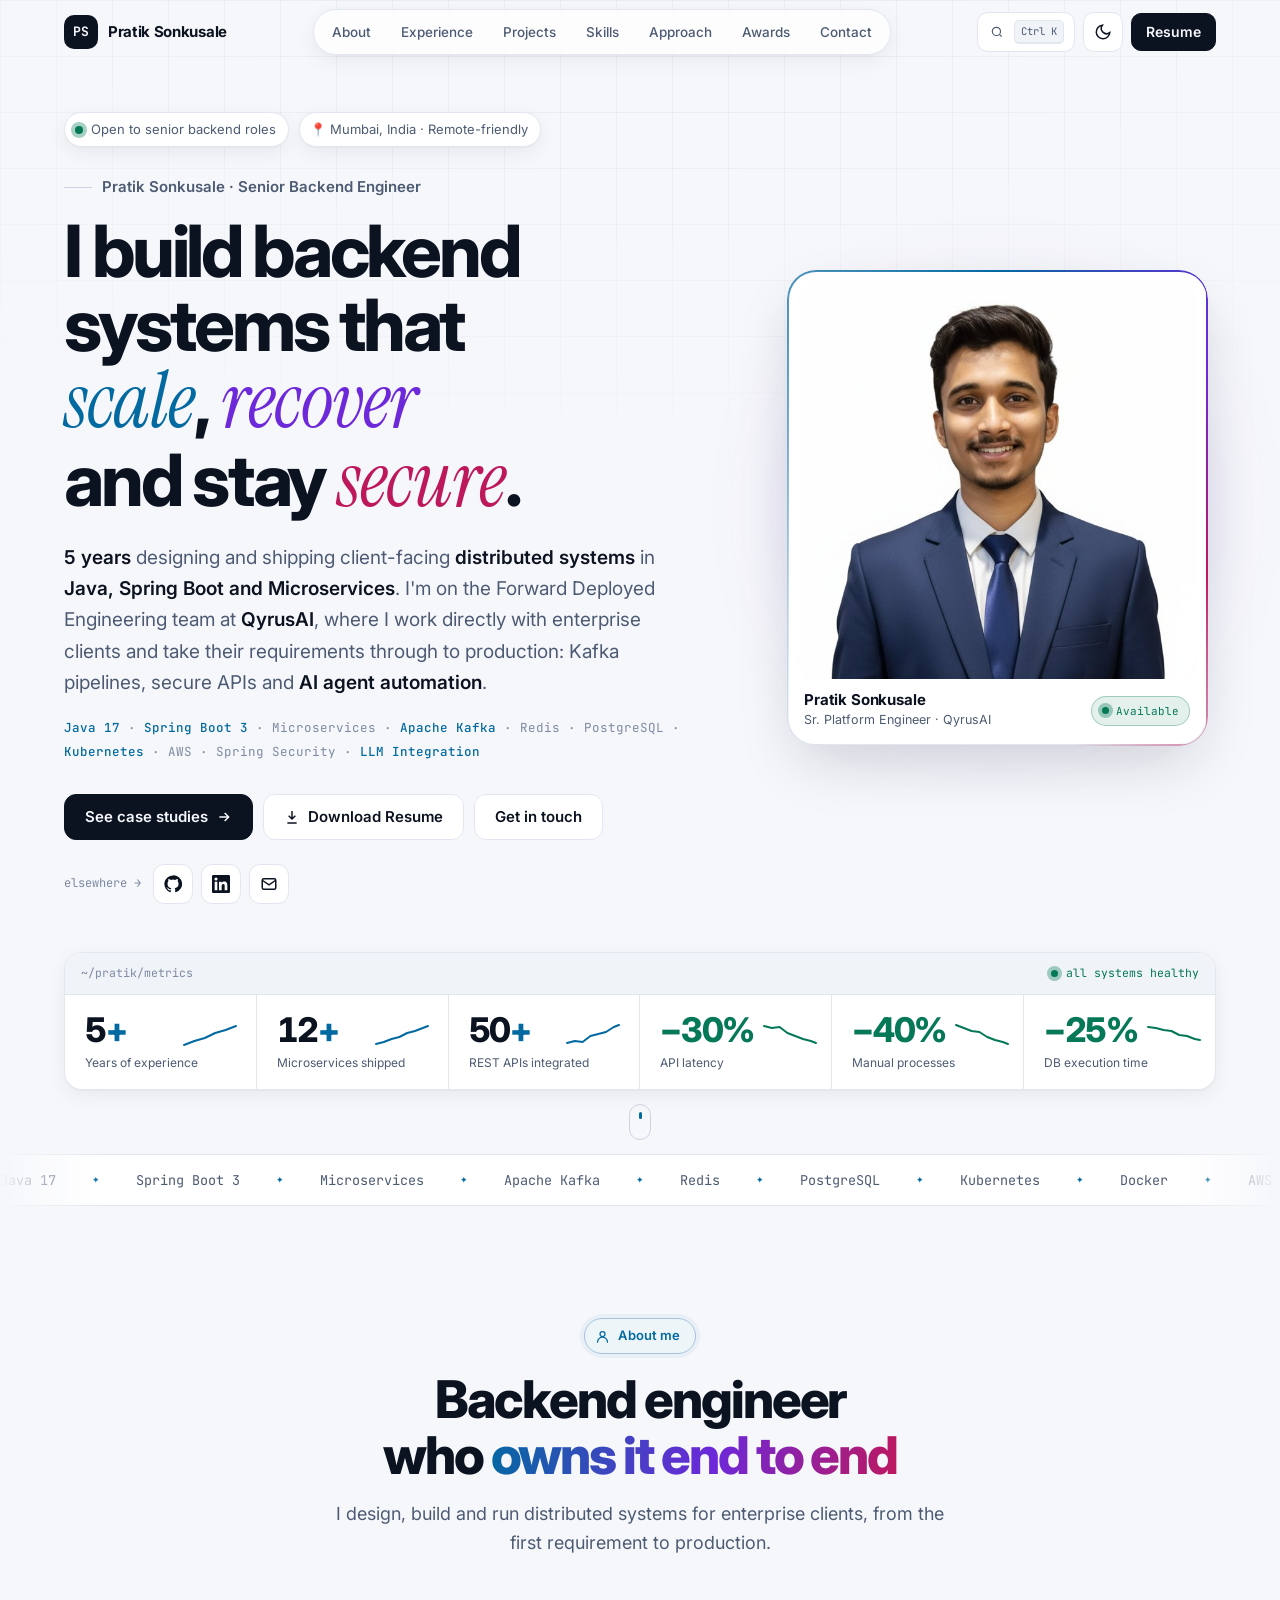
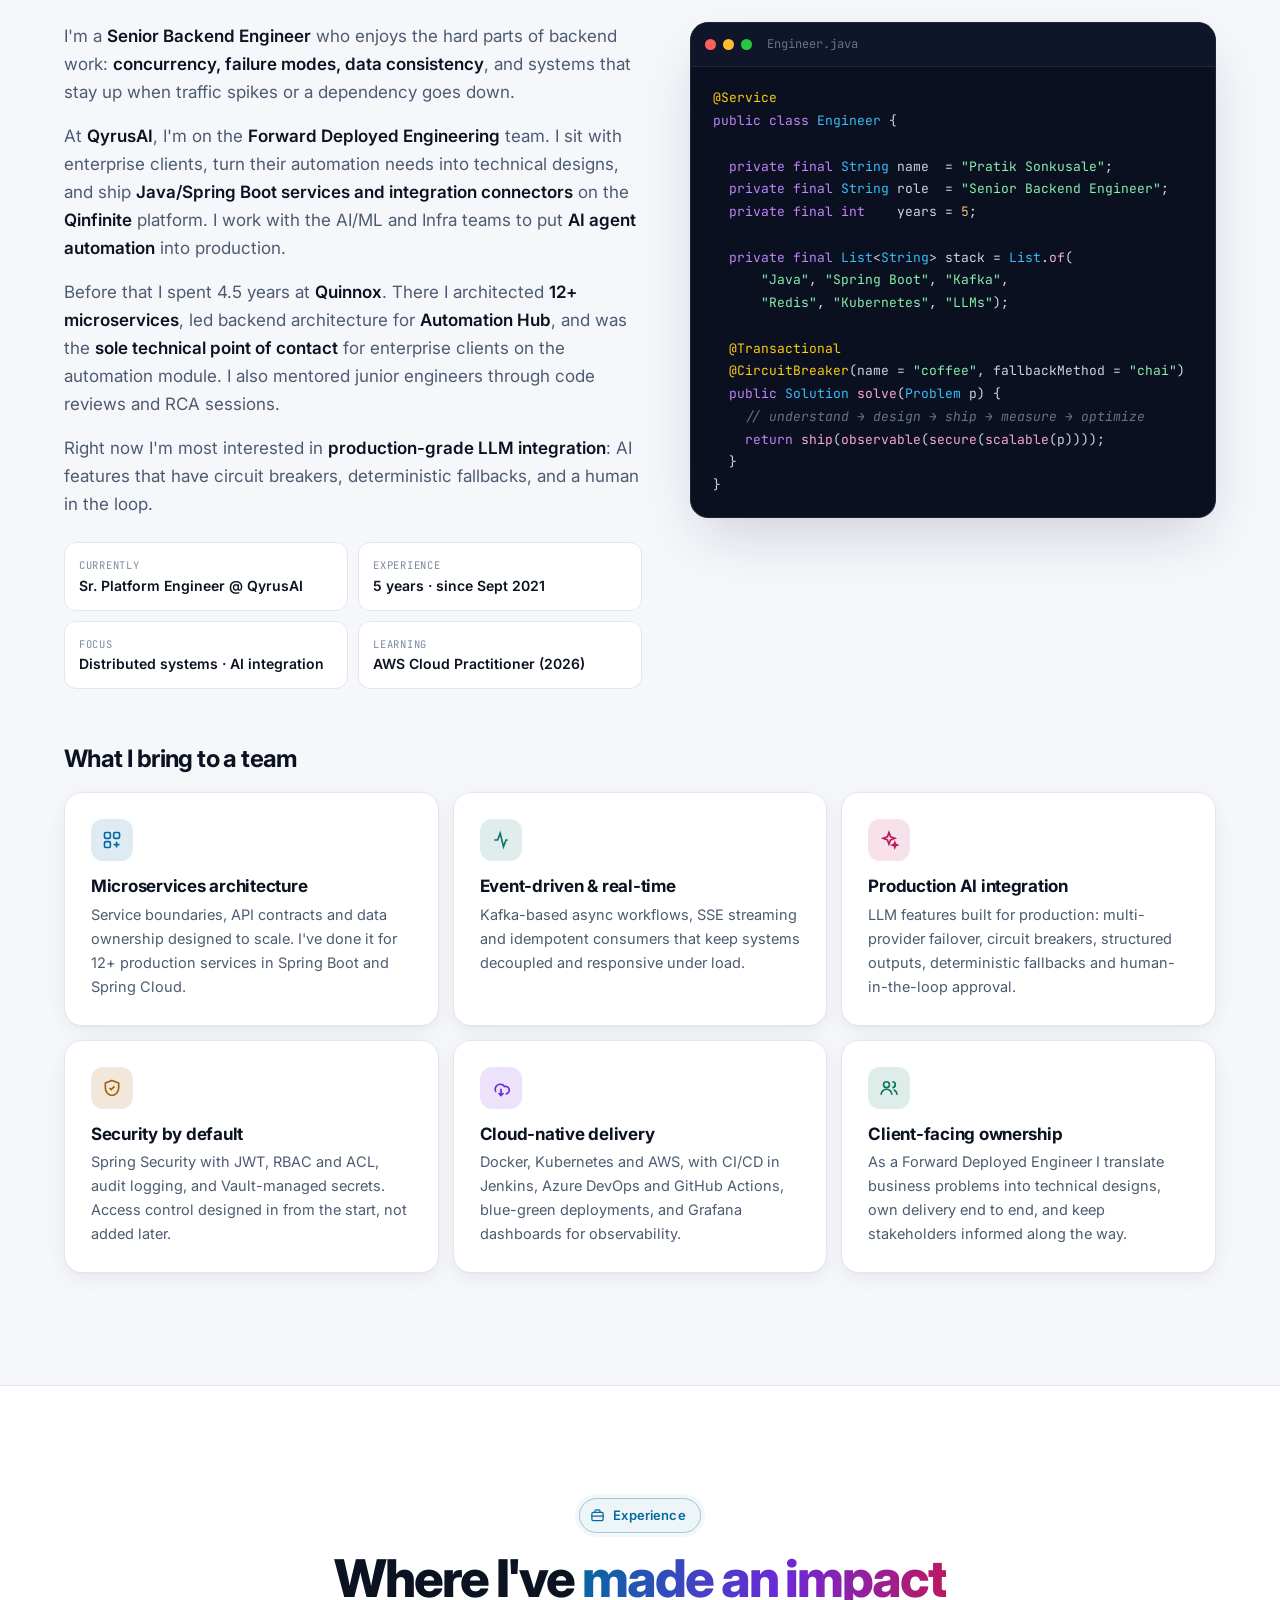
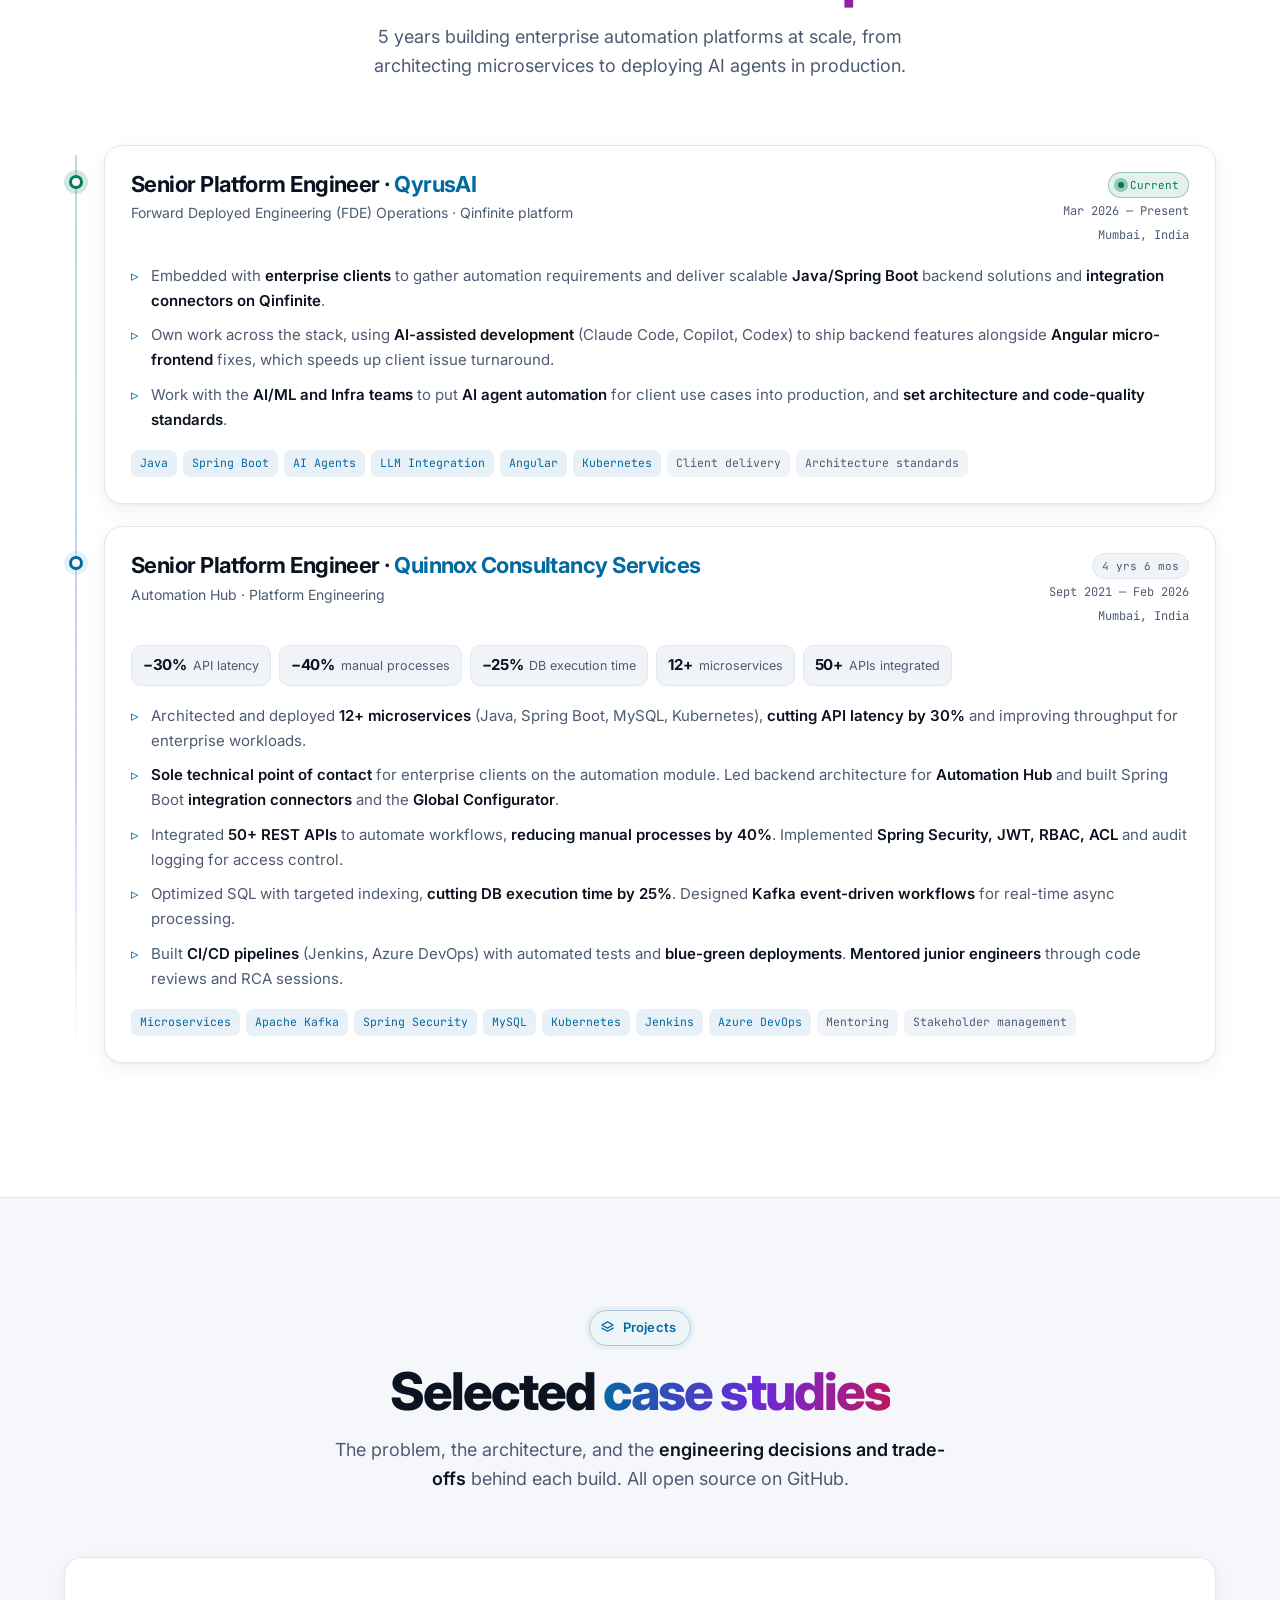
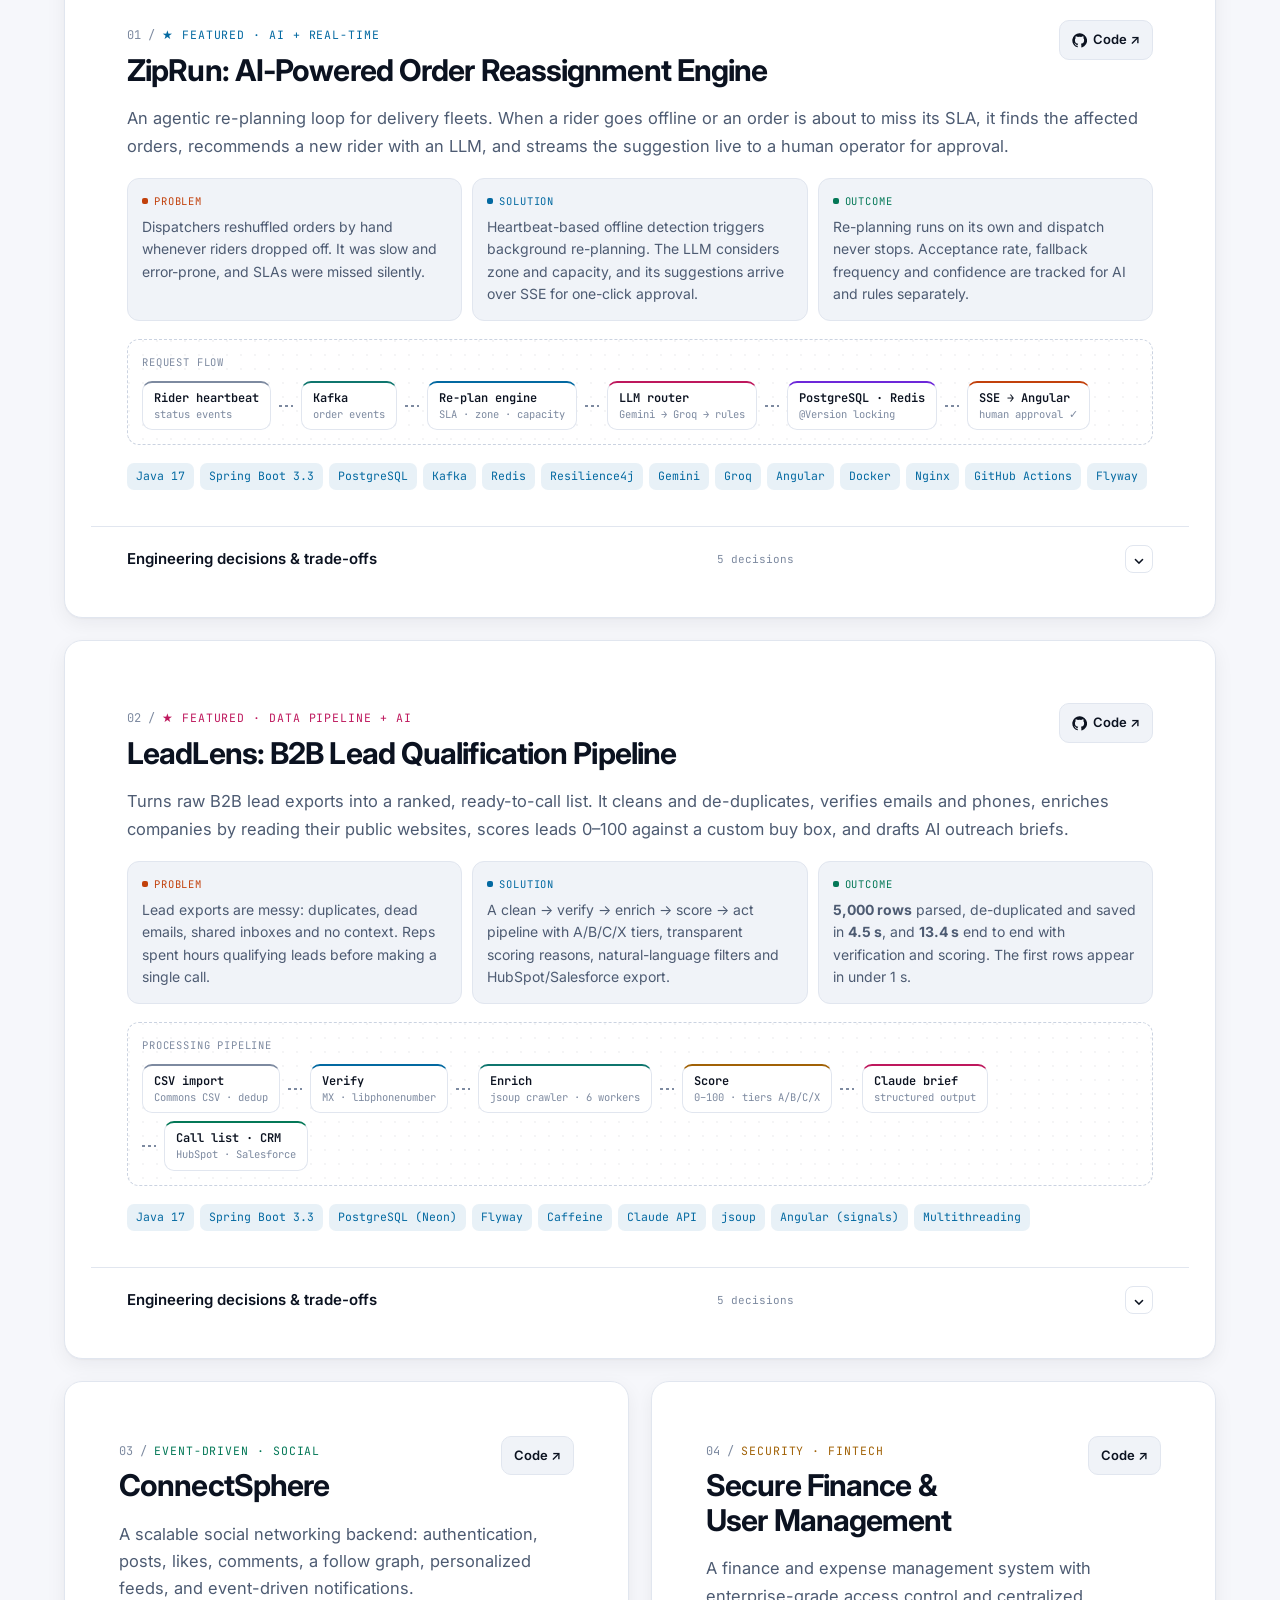
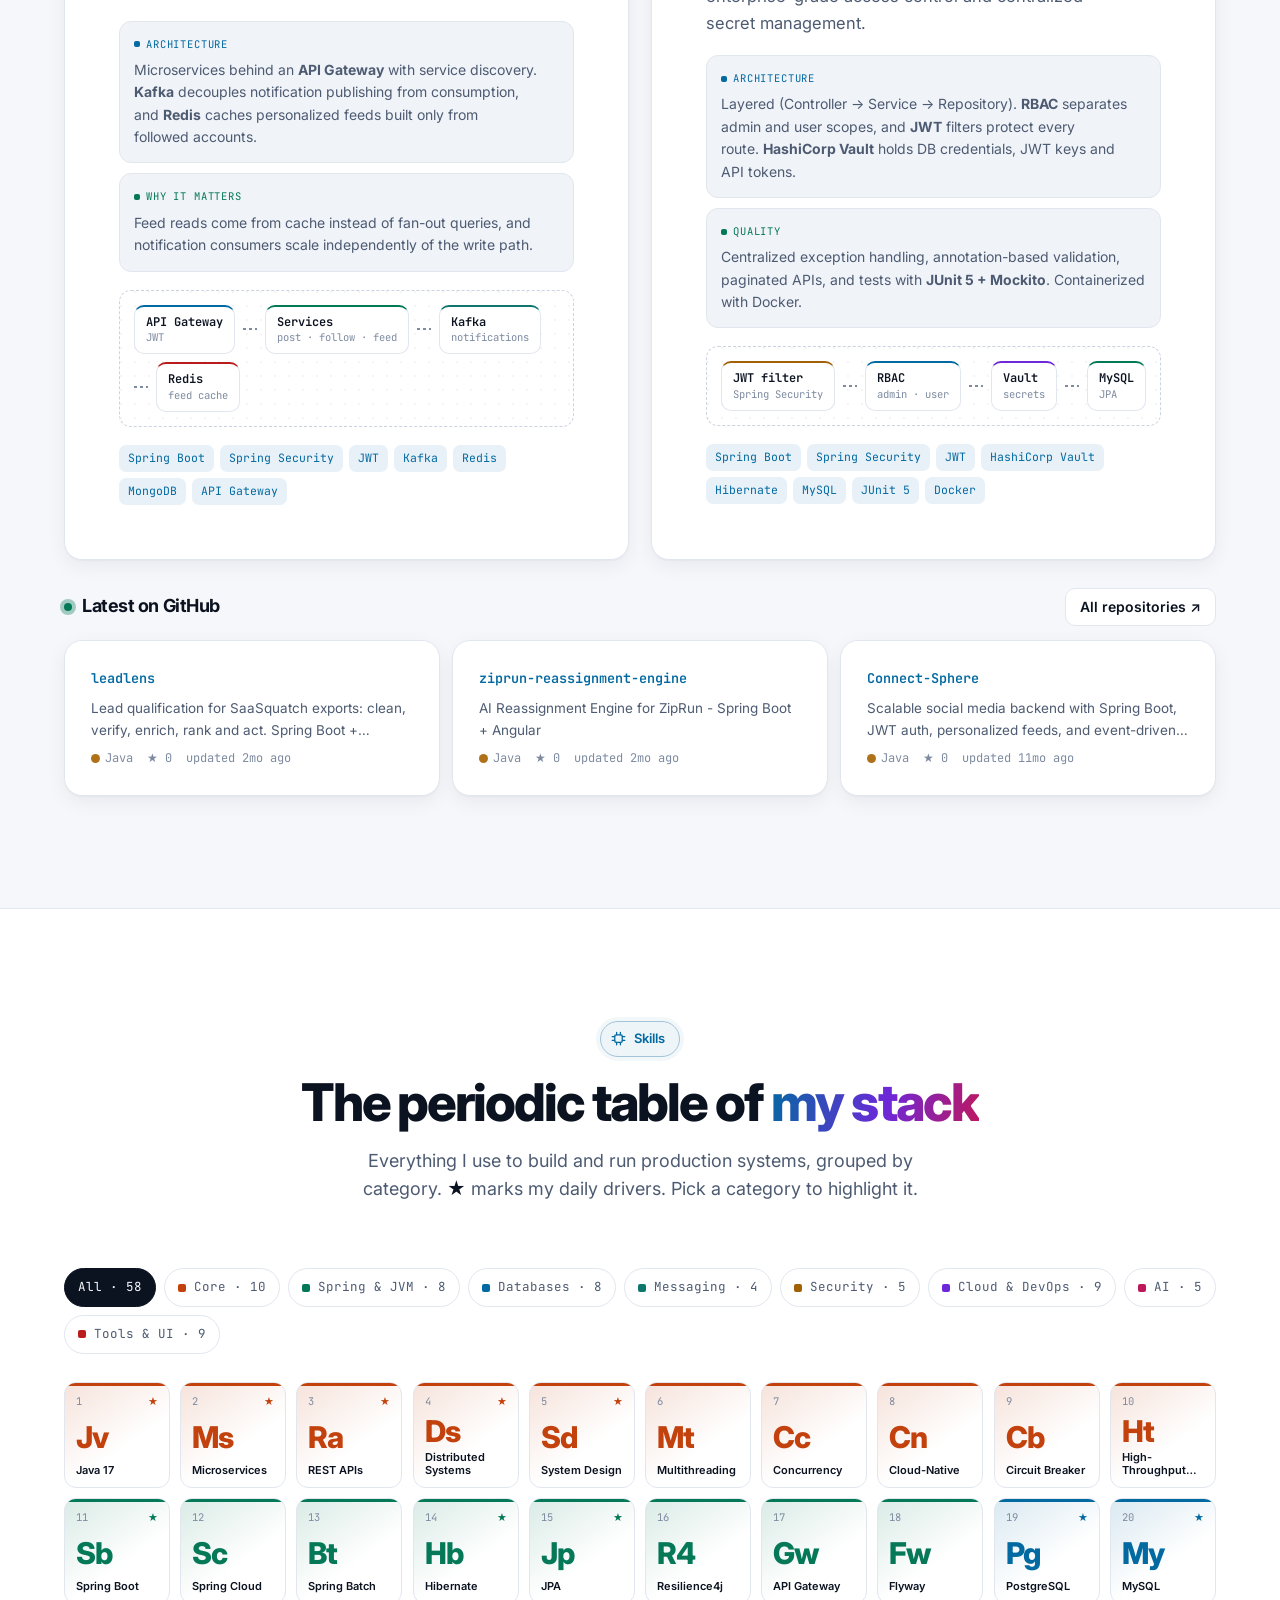
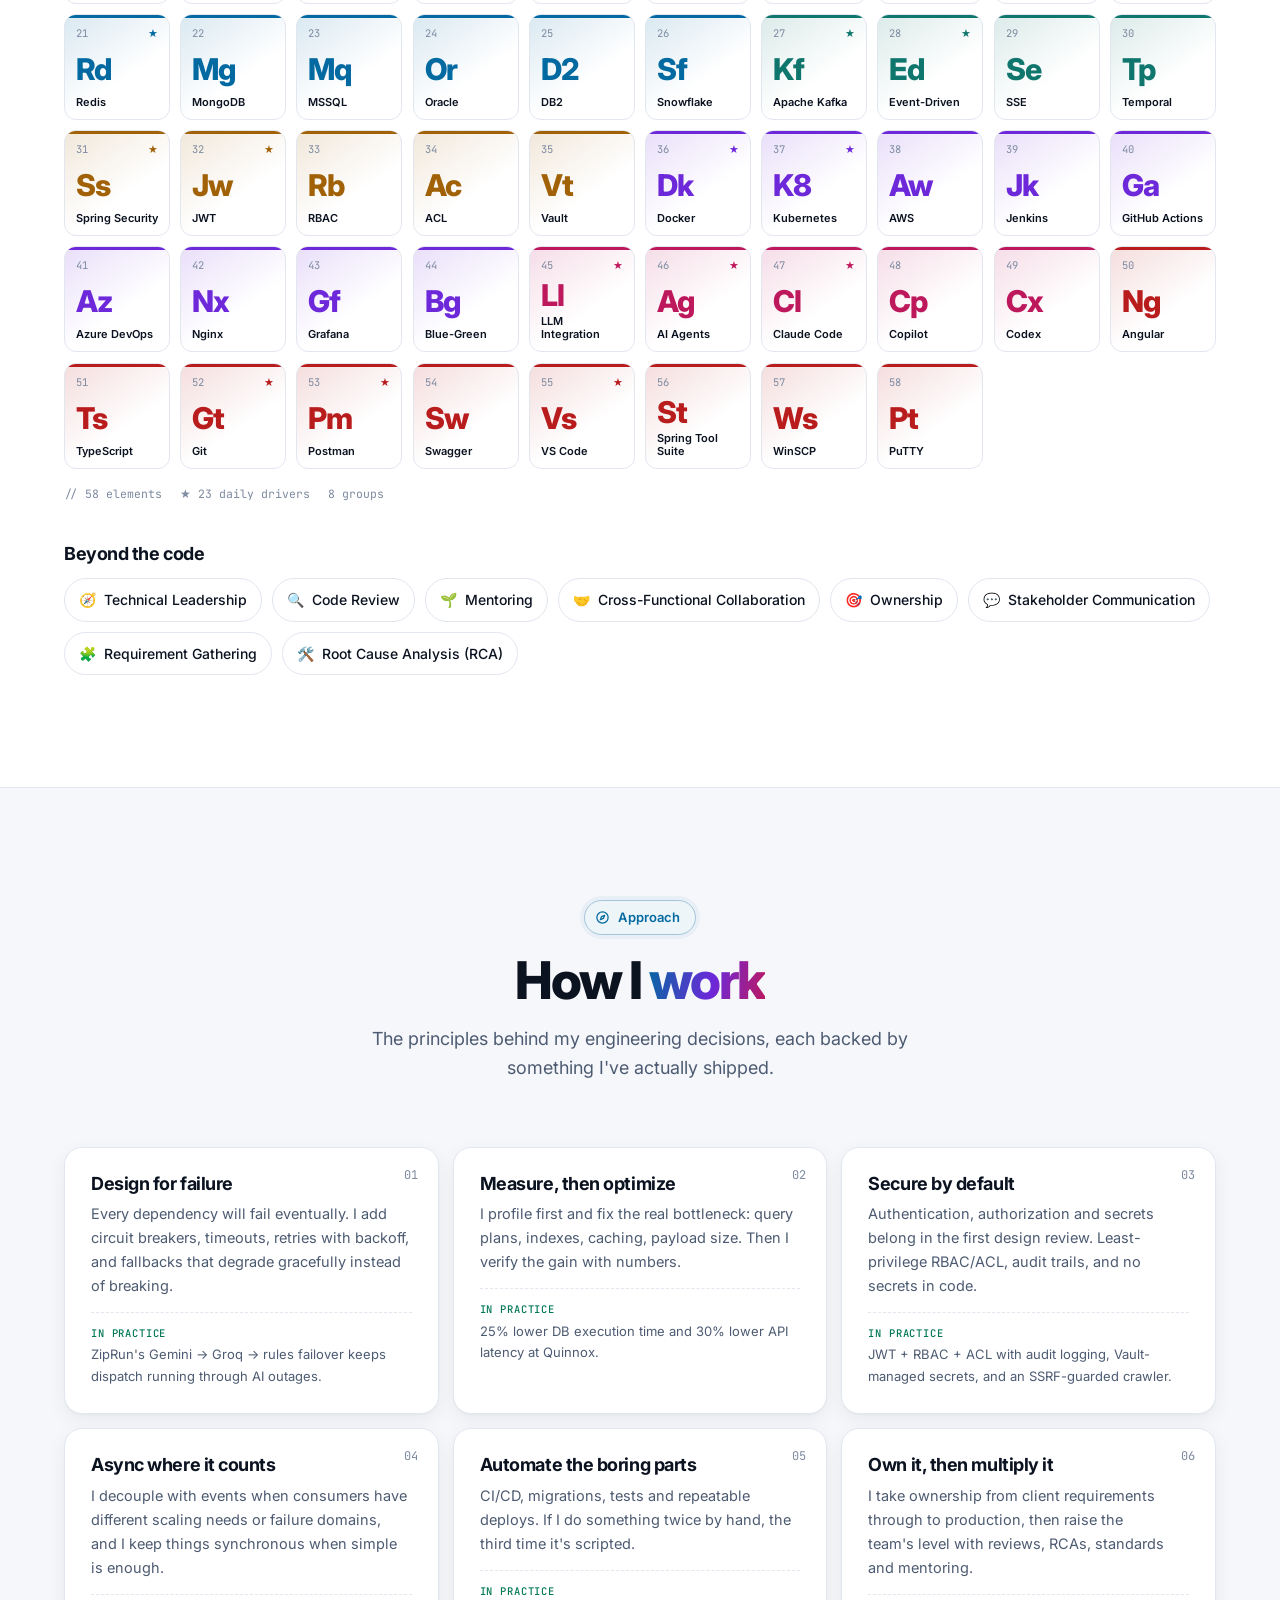
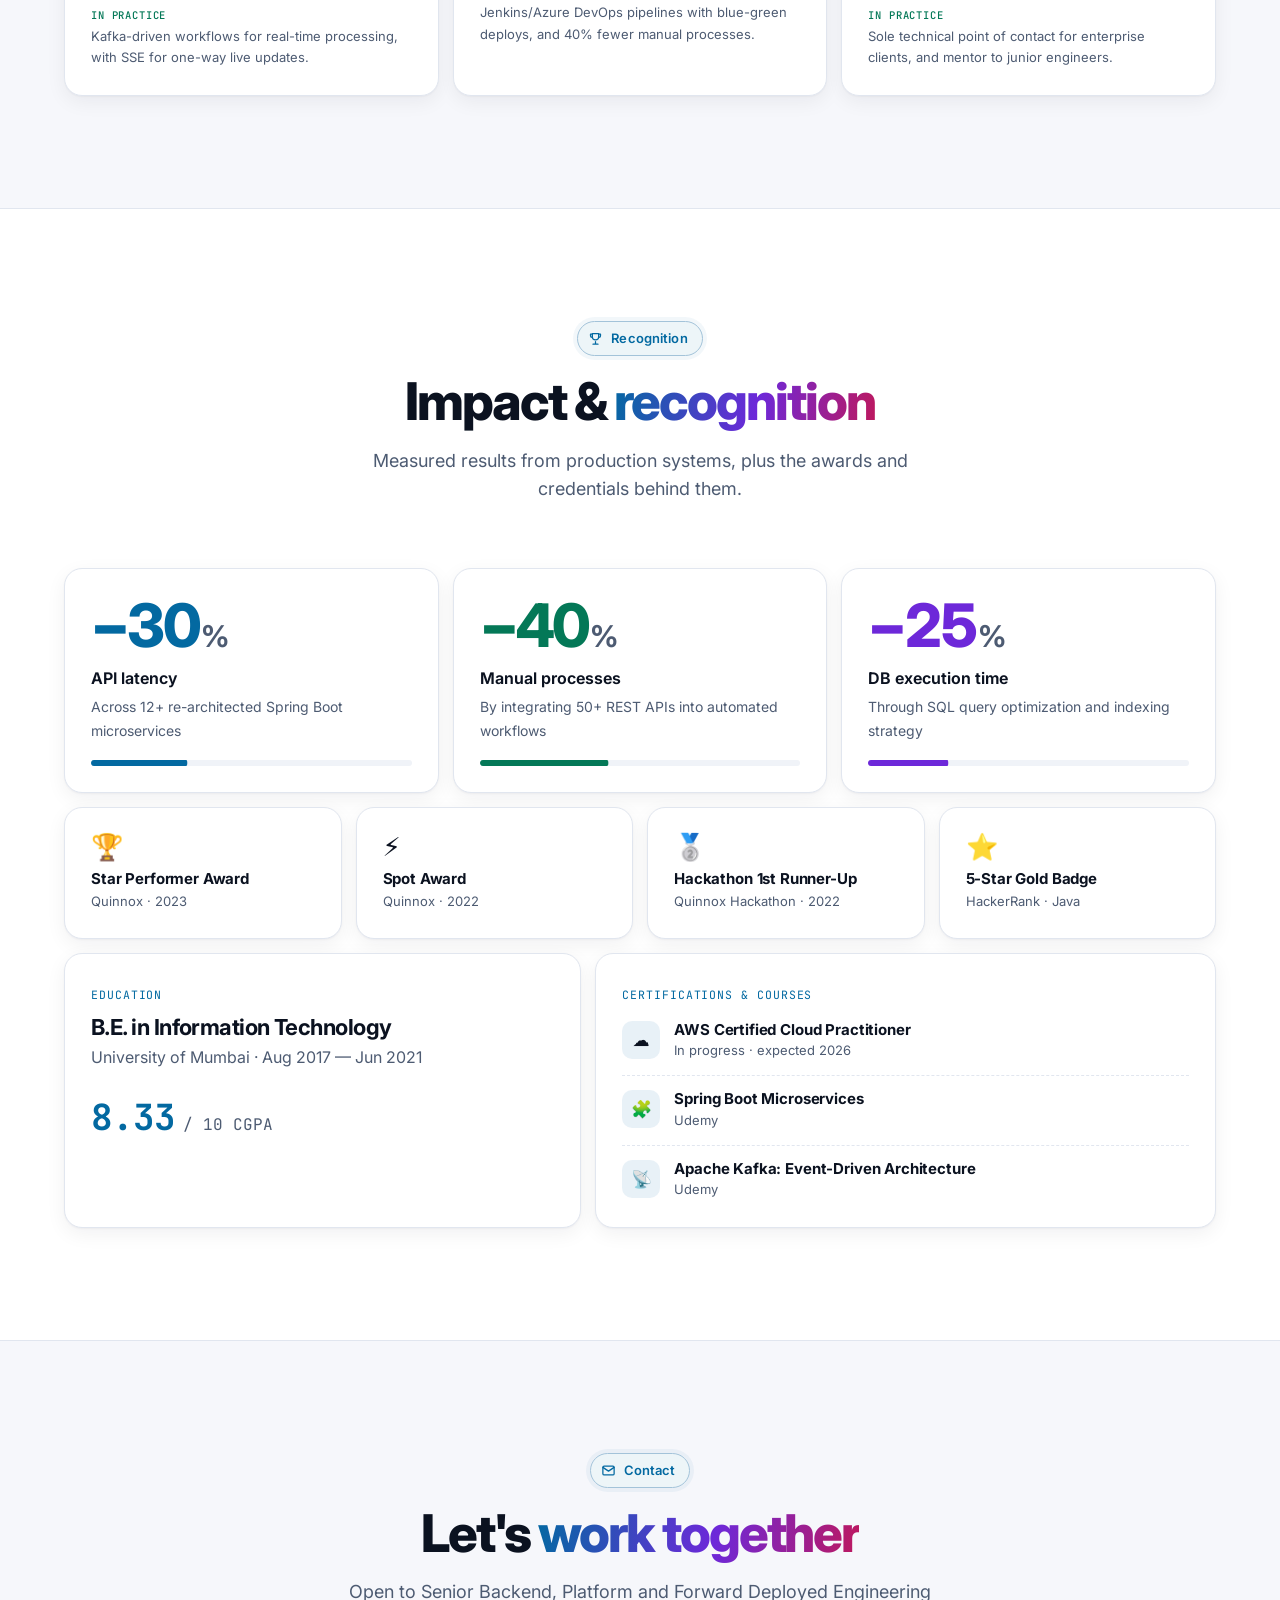
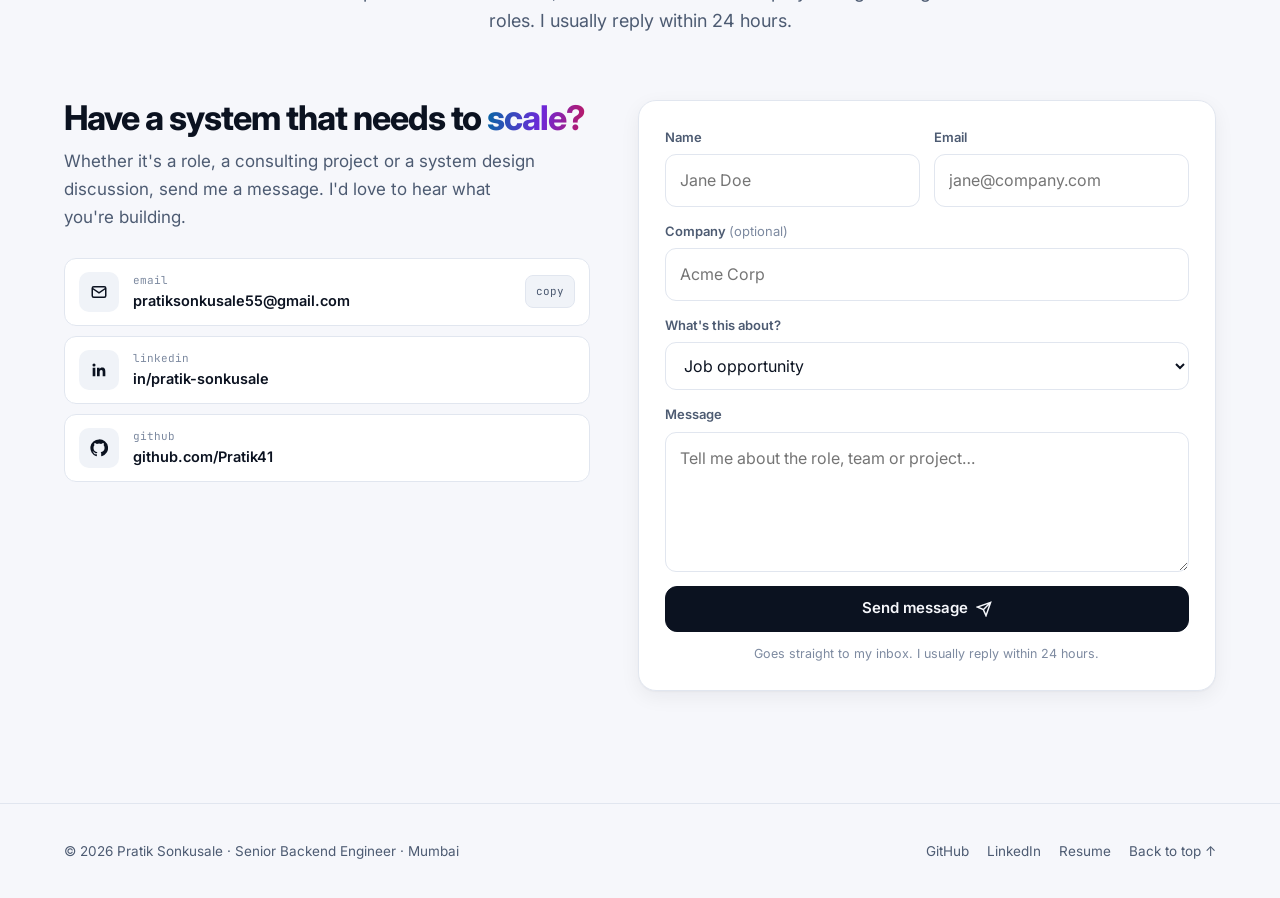
==== index.html @ 1e3109c0 "Portfolio site: Pratik Sonkusale, Senior Backend Engineer Static single-page portfolio (HTML/CSS/van" ====
<!doctype html>
<html lang="en-IN" class="no-js">
<head>
<meta charset="utf-8">
<meta name="viewport" content="width=device-width, initial-scale=1, viewport-fit=cover">
<title>Pratik Sonkusale | Senior Backend Engineer · Java, Spring Boot, Microservices, Kafka</title>
<meta name="description" content="Pratik Sonkusale is a Senior Backend Engineer in Mumbai with 5 years building scalable distributed systems in Java, Spring Boot, Microservices, Apache Kafka, Redis, AWS and Kubernetes. Forward Deployed Engineer at QyrusAI. Open to senior backend roles.">
<meta name="keywords" content="Pratik Sonkusale, Senior Backend Engineer, Senior Software Engineer, Java Developer, Spring Boot, Microservices, Apache Kafka, Redis, Distributed Systems, Event-Driven Architecture, System Design, REST APIs, Spring Security, JWT, RBAC, AWS, Kubernetes, Docker, PostgreSQL, MySQL, LLM Integration, AI Agents, Forward Deployed Engineer, Platform Engineer, Mumbai, India">
<meta name="author" content="Pratik Sonkusale">
<meta name="robots" content="index, follow, max-image-preview:large">
<link rel="canonical" href="https://pratik-sonkusale.vercel.app/">
<meta name="theme-color" content="#f6f7fb" media="(prefers-color-scheme: light)">
<meta name="theme-color" content="#07090f" media="(prefers-color-scheme: dark)">
<meta name="format-detection" content="telephone=no">

<!-- Open Graph / social previews (LinkedIn, WhatsApp, Slack, X) -->
<meta property="og:type" content="profile">
<meta property="og:site_name" content="Pratik Sonkusale">
<meta property="og:title" content="Pratik Sonkusale | Senior Backend Engineer">
<meta property="og:description" content="5 years building scalable distributed systems with Java, Spring Boot, Microservices, Kafka &amp; AI integration. Open to senior backend roles.">
<meta property="og:url" content="https://pratik-sonkusale.vercel.app/">
<meta property="og:image" content="https://pratik-sonkusale.vercel.app/assets/img/og-image.png">
<meta property="og:image:width" content="1200">
<meta property="og:image:height" content="630">
<meta property="og:image:alt" content="Pratik Sonkusale, Senior Backend Engineer">
<meta property="og:locale" content="en_IN">
<meta property="profile:first_name" content="Pratik">
<meta property="profile:last_name" content="Sonkusale">
<meta name="twitter:card" content="summary_large_image">
<meta name="twitter:title" content="Pratik Sonkusale | Senior Backend Engineer">
<meta name="twitter:description" content="Java · Spring Boot · Microservices · Kafka · AI integration. I build backends that scale.">
<meta name="twitter:image" content="https://pratik-sonkusale.vercel.app/assets/img/og-image.png">

<link rel="icon" href="assets/img/favicon.svg" type="image/svg+xml">
<link rel="apple-touch-icon" href="assets/img/apple-touch-icon.png">
<link rel="manifest" href="site.webmanifest">

<link rel="preconnect" href="https://fonts.googleapis.com">
<link rel="preconnect" href="https://fonts.gstatic.com" crossorigin>
<link rel="stylesheet" href="https://fonts.googleapis.com/css2?family=Inter:wght@400;500;600;700;800&family=Instrument+Serif:ital@1&family=JetBrains+Mono:wght@400;500;700&display=swap">
<link rel="preload" as="image" href="assets/img/profile.jpg">
<link rel="stylesheet" href="assets/css/styles.css">

<script>
  // Theme + JS flag before first paint (prevents flash)
  document.documentElement.classList.replace('no-js', 'js');
  try { var t = localStorage.getItem('theme'); if (t === 'light' || t === 'dark') document.documentElement.setAttribute('data-theme', t); } catch (e) {}
</script>
<script src="assets/js/main.js" defer></script>

<script type="application/ld+json">
{
  "@context": "https://schema.org",
  "@graph": [
    {
      "@type": "Person",
      "@id": "https://pratik-sonkusale.vercel.app/#person",
      "name": "Pratik Sonkusale",
      "jobTitle": "Senior Backend Engineer",
      "description": "Senior Backend / Platform Engineer with 5 years building scalable distributed systems using Java, Spring Boot, Microservices, Kafka and AI integration.",
      "image": "https://pratik-sonkusale.vercel.app/assets/img/profile.jpg",
      "url": "https://pratik-sonkusale.vercel.app/",
      "email": "mailto:pratiksonkusale55@gmail.com",
      "address": { "@type": "PostalAddress", "addressLocality": "Mumbai", "addressRegion": "Maharashtra", "addressCountry": "IN" },
      "worksFor": { "@type": "Organization", "name": "QyrusAI" },
      "alumniOf": { "@type": "CollegeOrUniversity", "name": "University of Mumbai" },
      "award": ["Star Performer Award, Quinnox (2023)", "Spot Award, Quinnox (2022)", "First Runner-Up, Quinnox Hackathon (2022)"],
      "sameAs": ["https://github.com/Pratik41", "https://www.linkedin.com/in/pratik-sonkusale-90b287194/"],
      "knowsAbout": ["Java", "Spring Boot", "Spring Cloud", "Spring Security", "Microservices", "Distributed Systems", "System Design", "Event-Driven Architecture", "Apache Kafka", "Redis", "PostgreSQL", "MySQL", "MongoDB", "REST APIs", "JWT", "RBAC", "Resilience4j", "Docker", "Kubernetes", "AWS", "CI/CD", "LLM Integration", "AI Agents"]
    },
    {
      "@type": "WebSite",
      "@id": "https://pratik-sonkusale.vercel.app/#website",
      "url": "https://pratik-sonkusale.vercel.app/",
      "name": "Pratik Sonkusale — Portfolio",
      "author": { "@id": "https://pratik-sonkusale.vercel.app/#person" }
    }
  ]
}
</script>
</head>
<body>
<a class="skip-link" href="#main">Skip to content</a>
<div class="progress" id="progress" aria-hidden="true"></div>
<div class="glow" id="glow" aria-hidden="true"></div>

<!-- ================= NAV ================= -->
<header class="nav" id="nav">
  <nav class="container nav-inner" aria-label="Primary">
    <a href="#top" class="logo" aria-label="Pratik Sonkusale, back to top">
      <span class="logo-mark" aria-hidden="true">PS</span>
      <span class="logo-text">Pratik Sonkusale <span>/ backend</span></span>
    </a>
    <ul class="nav-links" id="navLinks">
      <li class="nav-ind" id="navInd" aria-hidden="true"></li>
      <li><a href="#about"><span class="n">01</span>About</a></li>
      <li><a href="#experience"><span class="n">02</span>Experience</a></li>
      <li><a href="#projects"><span class="n">03</span>Projects</a></li>
      <li><a href="#stack"><span class="n">04</span>Skills</a></li>
      <li><a href="#approach"><span class="n">05</span>Approach</a></li>
      <li><a href="#recognition"><span class="n">06</span>Awards</a></li>
      <li><a href="#contact"><span class="n">07</span>Contact</a></li>
    </ul>
    <div class="nav-actions">
      <button class="kbd-btn" id="openPalette" type="button" aria-label="Open command palette (Ctrl+K)">
        <svg width="14" height="14" viewBox="0 0 24 24" fill="none" stroke="currentColor" stroke-width="2" aria-hidden="true"><circle cx="11" cy="11" r="7"/><path d="m20 20-3.5-3.5"/></svg>
        <span>Search</span><kbd>Ctrl K</kbd>
      </button>
      <button class="icon-btn" id="themeBtn" type="button" aria-label="Toggle dark mode">
        <svg class="theme-icon-moon" viewBox="0 0 24 24" fill="none" stroke="currentColor" stroke-width="2" aria-hidden="true"><path d="M21 12.8A9 9 0 1 1 11.2 3a7 7 0 0 0 9.8 9.8z"/></svg>
        <svg class="theme-icon-sun" viewBox="0 0 24 24" fill="none" stroke="currentColor" stroke-width="2" aria-hidden="true"><circle cx="12" cy="12" r="4"/><path d="M12 2v2M12 20v2M4.9 4.9l1.4 1.4M17.7 17.7l1.4 1.4M2 12h2M20 12h2M4.9 19.1l1.4-1.4M17.7 6.3l1.4-1.4"/></svg>
      </button>
      <a class="btn btn-primary btn-sm nav-cta" href="assets/Pratik_Sonkusale_Resume.pdf" download>Resume</a>
      <button class="icon-btn menu-btn" id="menuBtn" type="button" aria-label="Menu" aria-expanded="false" aria-controls="navLinks">
        <svg class="open-ico" viewBox="0 0 24 24" fill="none" stroke="currentColor" stroke-width="2" aria-hidden="true"><path d="M4 7h16M4 12h16M4 17h16"/></svg>
        <svg class="close-ico" viewBox="0 0 24 24" fill="none" stroke="currentColor" stroke-width="2" aria-hidden="true"><path d="M6 6l12 12M18 6 6 18"/></svg>
      </button>
    </div>
  </nav>
</header>

<main id="main">
<!-- ================= HERO ================= -->
<section class="hero" id="top" aria-label="Introduction">
  <div class="container">
    <div class="hero-grid">
      <div>
        <div class="hero-top reveal">
          <span class="pill"><span class="dot" aria-hidden="true"></span>Open to senior backend roles</span>
          <span class="pill">📍 Mumbai, India · Remote-friendly</span>
        </div>
        <p class="hero-name reveal d1">Pratik Sonkusale · Senior Backend Engineer</p>
        <h1 class="reveal d1">I build backend systems that <span class="serif">scale</span>, <span class="serif v">recover</span> and stay <span class="serif p">secure</span>.</h1>
        <p class="lead reveal d2"><strong>5 years</strong> designing and shipping client-facing <strong>distributed systems</strong> in <strong>Java, Spring Boot and Microservices</strong>. I'm on the Forward Deployed Engineering team at <strong>QyrusAI</strong>, where I work directly with enterprise clients and take their requirements through to production: Kafka pipelines, secure APIs and <strong>AI agent automation</strong>.</p>
        <p class="kw-line reveal d2" aria-label="Core technologies"><b>Java 17</b> · <b>Spring Boot 3</b> · Microservices · <b>Apache Kafka</b> · Redis · PostgreSQL · <b>Kubernetes</b> · AWS · Spring Security · <b>LLM Integration</b></p>
        <div class="cta reveal d3">
          <a href="#projects" class="btn btn-primary">See case studies
            <svg viewBox="0 0 24 24" fill="none" stroke="currentColor" stroke-width="2.2" aria-hidden="true"><path d="M5 12h14M13 6l6 6-6 6"/></svg></a>
          <a href="assets/Pratik_Sonkusale_Resume.pdf" class="btn" download>
            <svg viewBox="0 0 24 24" fill="none" stroke="currentColor" stroke-width="2.2" aria-hidden="true"><path d="M12 3v12M7 10l5 5 5-5M5 21h14"/></svg>Download Resume</a>
          <a href="#contact" class="btn">Get in touch</a>
        </div>
        <div class="socials reveal d3">
          <span class="label">elsewhere →</span>
          <a class="icon-btn" href="https://github.com/Pratik41" target="_blank" rel="noopener noreferrer" aria-label="GitHub profile (opens in new tab)">
            <svg viewBox="0 0 24 24" fill="currentColor" aria-hidden="true"><path d="M12 .5a11.5 11.5 0 0 0-3.64 22.41c.58.1.79-.25.79-.56v-2c-3.2.7-3.88-1.37-3.88-1.37-.52-1.33-1.28-1.69-1.28-1.69-1.05-.71.08-.7.08-.7 1.16.08 1.77 1.19 1.77 1.19 1.03 1.77 2.7 1.26 3.36.96.1-.75.4-1.26.73-1.55-2.55-.29-5.24-1.28-5.24-5.69 0-1.26.45-2.28 1.19-3.09-.12-.29-.52-1.46.11-3.05 0 0 .97-.31 3.17 1.18a10.9 10.9 0 0 1 5.77 0c2.2-1.49 3.17-1.18 3.17-1.18.63 1.59.23 2.76.11 3.05.74.81 1.19 1.83 1.19 3.09 0 4.42-2.69 5.39-5.26 5.68.41.36.78 1.06.78 2.14v3.17c0 .31.21.67.8.56A11.5 11.5 0 0 0 12 .5z"/></svg></a>
          <a class="icon-btn" href="https://www.linkedin.com/in/pratik-sonkusale-90b287194/" target="_blank" rel="noopener noreferrer" aria-label="LinkedIn profile (opens in new tab)">
            <svg viewBox="0 0 24 24" fill="currentColor" aria-hidden="true"><path d="M20.45 20.45h-3.56v-5.57c0-1.33-.02-3.04-1.85-3.04-1.86 0-2.14 1.45-2.14 2.94v5.67H9.34V9h3.42v1.56h.05c.48-.9 1.64-1.85 3.37-1.85 3.6 0 4.27 2.37 4.27 5.46v6.28zM5.34 7.43a2.06 2.06 0 1 1 0-4.13 2.06 2.06 0 0 1 0 4.13zM7.12 20.45H3.56V9h3.56v11.45zM22.22 0H1.77C.79 0 0 .77 0 1.73v20.54C0 23.23.79 24 1.77 24h20.45c.98 0 1.78-.77 1.78-1.73V1.73C24 .77 23.2 0 22.22 0z"/></svg></a>
          <a class="icon-btn" href="mailto:pratiksonkusale55@gmail.com" aria-label="Send email">
            <svg viewBox="0 0 24 24" fill="none" stroke="currentColor" stroke-width="2" aria-hidden="true"><rect x="3" y="5" width="18" height="14" rx="2"/><path d="m3 7 9 6 9-6"/></svg></a>
        </div>
      </div>

      <div class="visual reveal d2">
        <div class="photo-frame" id="tilt">
          <div class="photo-inner">
            <img src="assets/img/profile.jpg" alt="Pratik Sonkusale, Senior Backend Engineer" width="640" height="640" fetchpriority="high" decoding="async">
          </div>
          <div class="photo-foot">
            <div class="who"><span class="nm">Pratik Sonkusale</span><span class="rl">Sr. Platform Engineer · QyrusAI</span></div>
            <span class="avail"><span class="dot" aria-hidden="true"></span>Available</span>
          </div>
        </div>
      </div>
    </div>

    <div class="dash reveal" aria-label="Career metrics">
      <div class="dash-head">
        <span class="mono">~/pratik/metrics</span>
        <span class="dash-ok"><span class="dot" aria-hidden="true"></span>all systems healthy</span>
      </div>
      <dl class="stats">
        <div class="stat"><dt class="lbl">Years of experience</dt><dd><span class="num"><span data-count="5">5</span><em>+</em></span>
          <svg class="spark" viewBox="0 0 100 24" preserveAspectRatio="none" aria-hidden="true"><path d="M0 22 L20 18 L40 15 L60 10 L80 7 L100 3"/></svg></dd></div>
        <div class="stat"><dt class="lbl">Microservices shipped</dt><dd><span class="num"><span data-count="12">12</span><em>+</em></span>
          <svg class="spark" viewBox="0 0 100 24" preserveAspectRatio="none" aria-hidden="true"><path d="M0 21 L15 19 L30 16 L45 14 L60 10 L75 8 L90 5 L100 3"/></svg></dd></div>
        <div class="stat"><dt class="lbl">REST APIs integrated</dt><dd><span class="num"><span data-count="50">50</span><em>+</em></span>
          <svg class="spark" viewBox="0 0 100 24" preserveAspectRatio="none" aria-hidden="true"><path d="M0 20 L15 18 L30 19 L45 13 L60 11 L75 9 L90 4 L100 2"/></svg></dd></div>
        <div class="stat good"><dt class="lbl">API latency</dt><dd><span class="num"><em>−</em><span data-count="30">30</span><em>%</em></span>
          <svg class="spark" viewBox="0 0 100 24" preserveAspectRatio="none" aria-hidden="true"><path d="M0 3 L15 5 L30 4 L45 10 L60 13 L75 16 L90 18 L100 20"/></svg></dd></div>
        <div class="stat good"><dt class="lbl">Manual processes</dt><dd><span class="num"><em>−</em><span data-count="40">40</span><em>%</em></span>
          <svg class="spark" viewBox="0 0 100 24" preserveAspectRatio="none" aria-hidden="true"><path d="M0 2 L15 5 L30 8 L45 9 L60 14 L75 17 L90 19 L100 21"/></svg></dd></div>
        <div class="stat good"><dt class="lbl">DB execution time</dt><dd><span class="num"><em>−</em><span data-count="25">25</span><em>%</em></span>
          <svg class="spark" viewBox="0 0 100 24" preserveAspectRatio="none" aria-hidden="true"><path d="M0 4 L15 5 L30 7 L45 8 L60 12 L75 13 L90 16 L100 17"/></svg></dd></div>
      </dl>
    </div>
    <a href="#about" class="scroll-cue" aria-label="Scroll to About"><span></span></a>
  </div>
</section>

<div class="marquee" aria-hidden="true"><div class="marquee-track" id="marquee"></div></div>

<!-- ================= 01 ABOUT ================= -->
<section class="section" id="about" aria-labelledby="about-h">
  <div class="container">
    <div class="sec-head reveal"><span class="sec-pill"><svg viewBox="0 0 24 24" fill="none" stroke="currentColor" stroke-width="2" stroke-linecap="round" stroke-linejoin="round" aria-hidden="true"><circle cx="12" cy="8" r="4"/><path d="M4 21a8 8 0 0 1 16 0"/></svg>About me</span><h2 id="about-h">Backend engineer who <span class="grad">owns it end to end</span></h2><p class="sec-sub">I design, build and run distributed systems for enterprise clients, from the first requirement to production.</p></div>
    <div class="about-grid">
      <div class="about-text reveal">
        <p>I'm a <strong>Senior Backend Engineer</strong> who enjoys the hard parts of backend work: <strong>concurrency, failure modes, data consistency</strong>, and systems that stay up when traffic spikes or a dependency goes down.</p>
        <p>At <strong>QyrusAI</strong>, I'm on the <strong>Forward Deployed Engineering</strong> team. I sit with enterprise clients, turn their automation needs into technical designs, and ship <strong>Java/Spring Boot services and integration connectors</strong> on the <strong>Qinfinite</strong> platform. I work with the AI/ML and Infra teams to put <strong>AI agent automation</strong> into production.</p>
        <p>Before that I spent 4.5 years at <strong>Quinnox</strong>. There I architected <strong>12+ microservices</strong>, led backend architecture for <strong>Automation Hub</strong>, and was the <strong>sole technical point of contact</strong> for enterprise clients on the automation module. I also mentored junior engineers through code reviews and RCA sessions.</p>
        <p>Right now I'm most interested in <strong>production-grade LLM integration</strong>: AI features that have circuit breakers, deterministic fallbacks, and a human in the loop.</p>
        <div class="facts">
          <div class="fact"><div class="k">Currently</div><div class="v">Sr. Platform Engineer @ QyrusAI</div></div>
          <div class="fact"><div class="k">Experience</div><div class="v">5 years · since Sept 2021</div></div>
          <div class="fact"><div class="k">Focus</div><div class="v">Distributed systems · AI integration</div></div>
          <div class="fact"><div class="k">Learning</div><div class="v">AWS Cloud Practitioner (2026)</div></div>
        </div>
      </div>
      <figure class="terminal reveal d1" style="margin:0">
        <div class="term-bar" aria-hidden="true"><i style="background:#ff5f57"></i><i style="background:#febc2e"></i><i style="background:#28c840"></i><span class="t">Engineer.java</span></div>
<pre class="term-body" aria-label="Java class describing Pratik"><span class="tk-a">@Service</span>
<span class="tk-k">public class</span> <span class="tk-t">Engineer</span> {

  <span class="tk-k">private final</span> <span class="tk-t">String</span> name  = <span class="tk-s">"Pratik Sonkusale"</span>;
  <span class="tk-k">private final</span> <span class="tk-t">String</span> role  = <span class="tk-s">"Senior Backend Engineer"</span>;
  <span class="tk-k">private final int</span>    years = <span class="tk-n">5</span>;

  <span class="tk-k">private final</span> <span class="tk-t">List</span>&lt;<span class="tk-t">String</span>&gt; stack = <span class="tk-t">List</span>.<span class="tk-f">of</span>(
      <span class="tk-s">"Java"</span>, <span class="tk-s">"Spring Boot"</span>, <span class="tk-s">"Kafka"</span>,
      <span class="tk-s">"Redis"</span>, <span class="tk-s">"Kubernetes"</span>, <span class="tk-s">"LLMs"</span>);

  <span class="tk-a">@Transactional</span>
  <span class="tk-a">@CircuitBreaker</span>(name = <span class="tk-s">"coffee"</span>, fallbackMethod = <span class="tk-s">"chai"</span>)
  <span class="tk-k">public</span> <span class="tk-t">Solution</span> <span class="tk-f">solve</span>(<span class="tk-t">Problem</span> p) {
    <span class="tk-c">// understand → design → ship → measure → optimize</span>
    <span class="tk-k">return</span> <span class="tk-f">ship</span>(<span class="tk-f">observable</span>(<span class="tk-f">secure</span>(<span class="tk-f">scalable</span>(p))));
  }
}</pre>
        <figcaption class="visually-hidden">A playful Java class summarising Pratik's role and stack.</figcaption>
      </figure>
    </div>

    <h3 class="bring-head reveal">What I bring to a team</h3>
    <div class="bring">
      <article class="card lift cap reveal">
        <div class="ic" style="background:color-mix(in srgb,var(--accent) 13%,transparent);color:var(--accent)"><svg viewBox="0 0 24 24" fill="none" stroke="currentColor" stroke-width="2" aria-hidden="true"><rect x="3" y="3" width="7" height="7" rx="1.5"/><rect x="14" y="3" width="7" height="7" rx="1.5"/><rect x="3" y="14" width="7" height="7" rx="1.5"/><path d="M17.5 14v7M14 17.5h7"/></svg></div>
        <h3>Microservices architecture</h3>
        <p>Service boundaries, API contracts and data ownership designed to scale. I've done it for 12+ production services in Spring Boot and Spring Cloud.</p>
      </article>
      <article class="card lift cap reveal d1">
        <div class="ic" style="background:color-mix(in srgb,var(--teal) 13%,transparent);color:var(--teal)"><svg viewBox="0 0 24 24" fill="none" stroke="currentColor" stroke-width="2" aria-hidden="true"><path d="M4 12h4l3-8 4 16 3-8h2"/></svg></div>
        <h3>Event-driven &amp; real-time</h3>
        <p>Kafka-based async workflows, SSE streaming and idempotent consumers that keep systems decoupled and responsive under load.</p>
      </article>
      <article class="card lift cap reveal d2">
        <div class="ic" style="background:color-mix(in srgb,var(--pink) 13%,transparent);color:var(--pink)"><svg viewBox="0 0 24 24" fill="none" stroke="currentColor" stroke-width="2" aria-hidden="true"><path d="M12 3l1.9 5.1L19 10l-5.1 1.9L12 17l-1.9-5.1L5 10l5.1-1.9z"/><path d="M19 15l.8 2.2L22 18l-2.2.8L19 21l-.8-2.2L16 18l2.2-.8z"/></svg></div>
        <h3>Production AI integration</h3>
        <p>LLM features built for production: multi-provider failover, circuit breakers, structured outputs, deterministic fallbacks and human-in-the-loop approval.</p>
      </article>
      <article class="card lift cap reveal">
        <div class="ic" style="background:color-mix(in srgb,var(--yellow) 15%,transparent);color:var(--yellow)"><svg viewBox="0 0 24 24" fill="none" stroke="currentColor" stroke-width="2" aria-hidden="true"><path d="M12 3l8 3v6c0 4.5-3.4 8.3-8 9-4.6-.7-8-4.5-8-9V6z"/><path d="m9 12 2 2 4-4"/></svg></div>
        <h3>Security by default</h3>
        <p>Spring Security with JWT, RBAC and ACL, audit logging, and Vault-managed secrets. Access control designed in from the start, not added later.</p>
      </article>
      <article class="card lift cap reveal d1">
        <div class="ic" style="background:color-mix(in srgb,var(--purple) 13%,transparent);color:var(--purple)"><svg viewBox="0 0 24 24" fill="none" stroke="currentColor" stroke-width="2" aria-hidden="true"><path d="M17.5 19a4.5 4.5 0 1 0-1.4-8.8A6 6 0 1 0 6 16.9"/><path d="M12 13v8M9 18l3 3 3-3"/></svg></div>
        <h3>Cloud-native delivery</h3>
        <p>Docker, Kubernetes and AWS, with CI/CD in Jenkins, Azure DevOps and GitHub Actions, blue-green deployments, and Grafana dashboards for observability.</p>
      </article>
      <article class="card lift cap reveal d2">
        <div class="ic" style="background:color-mix(in srgb,var(--green) 13%,transparent);color:var(--green)"><svg viewBox="0 0 24 24" fill="none" stroke="currentColor" stroke-width="2" aria-hidden="true"><circle cx="9" cy="8" r="3.5"/><path d="M2.5 20a6.5 6.5 0 0 1 13 0"/><path d="M16 4.5a3.5 3.5 0 0 1 0 7M21.5 20a6.5 6.5 0 0 0-4-6"/></svg></div>
        <h3>Client-facing ownership</h3>
        <p>As a Forward Deployed Engineer I translate business problems into technical designs, own delivery end to end, and keep stakeholders informed along the way.</p>
      </article>
    </div>
  </div>
</section>

<!-- ================= 02 EXPERIENCE ================= -->
<section class="section alt" id="experience" aria-labelledby="exp-h">
  <div class="container">
    <div class="sec-head reveal"><span class="sec-pill"><svg viewBox="0 0 24 24" fill="none" stroke="currentColor" stroke-width="2" stroke-linecap="round" stroke-linejoin="round" aria-hidden="true"><rect x="3" y="7" width="18" height="13" rx="2"/><path d="M8 7V5a2 2 0 0 1 2-2h4a2 2 0 0 1 2 2v2M3 13h18"/></svg>Experience</span><h2 id="exp-h">Where I've <span class="grad">made an impact</span></h2><p class="sec-sub">5 years building enterprise automation platforms at scale, from architecting microservices to deploying AI agents in production.</p></div>
    <ol class="timeline" style="list-style:none;margin:0">
      <li class="job current reveal">
        <article class="card">
          <div class="job-top">
            <div>
              <h3>Senior Platform Engineer · <span class="co">QyrusAI</span></h3>
              <p class="sub">Forward Deployed Engineering (FDE) Operations · Qinfinite platform</p>
            </div>
            <div class="meta"><span class="badge live"><span class="dot" aria-hidden="true"></span>Current</span><span><time datetime="2026-03">Mar 2026</time> — Present</span><span>Mumbai, India</span></div>
          </div>
          <ul>
            <li>Embedded with <strong>enterprise clients</strong> to gather automation requirements and deliver scalable <strong>Java/Spring Boot</strong> backend solutions and <strong>integration connectors on Qinfinite</strong>.</li>
            <li>Own work across the stack, using <strong>AI-assisted development</strong> (Claude Code, Copilot, Codex) to ship backend features alongside <strong>Angular micro-frontend</strong> fixes, which speeds up client issue turnaround.</li>
            <li>Work with the <strong>AI/ML and Infra teams</strong> to put <strong>AI agent automation</strong> for client use cases into production, and <strong>set architecture and code-quality standards</strong>.</li>
          </ul>
          <div class="tags"><span class="tag">Java</span><span class="tag">Spring Boot</span><span class="tag">AI Agents</span><span class="tag">LLM Integration</span><span class="tag">Angular</span><span class="tag">Kubernetes</span><span class="tag plain">Client delivery</span><span class="tag plain">Architecture standards</span></div>
        </article>
      </li>
      <li class="job reveal">
        <article class="card">
          <div class="job-top">
            <div>
              <h3>Senior Platform Engineer · <span class="co">Quinnox Consultancy Services</span></h3>
              <p class="sub">Automation Hub · Platform Engineering</p>
            </div>
            <div class="meta"><span class="badge">4 yrs 6 mos</span><span><time datetime="2021-09">Sept 2021</time> — <time datetime="2026-02">Feb 2026</time></span><span>Mumbai, India</span></div>
          </div>
          <div class="impact-chips" aria-label="Key results">
            <span class="ichip"><b>−30%</b> API latency</span>
            <span class="ichip"><b>−40%</b> manual processes</span>
            <span class="ichip"><b>−25%</b> DB execution time</span>
            <span class="ichip"><b>12+</b> microservices</span>
            <span class="ichip"><b>50+</b> APIs integrated</span>
          </div>
          <ul>
            <li>Architected and deployed <strong>12+ microservices</strong> (Java, Spring Boot, MySQL, Kubernetes), <strong>cutting API latency by 30%</strong> and improving throughput for enterprise workloads.</li>
            <li><strong>Sole technical point of contact</strong> for enterprise clients on the automation module. Led backend architecture for <strong>Automation Hub</strong> and built Spring Boot <strong>integration connectors</strong> and the <strong>Global Configurator</strong>.</li>
            <li>Integrated <strong>50+ REST APIs</strong> to automate workflows, <strong>reducing manual processes by 40%</strong>. Implemented <strong>Spring Security, JWT, RBAC, ACL</strong> and audit logging for access control.</li>
            <li>Optimized SQL with targeted indexing, <strong>cutting DB execution time by 25%</strong>. Designed <strong>Kafka event-driven workflows</strong> for real-time async processing.</li>
            <li>Built <strong>CI/CD pipelines</strong> (Jenkins, Azure DevOps) with automated tests and <strong>blue-green deployments</strong>. <strong>Mentored junior engineers</strong> through code reviews and RCA sessions.</li>
          </ul>
          <div class="tags"><span class="tag">Microservices</span><span class="tag">Apache Kafka</span><span class="tag">Spring Security</span><span class="tag">MySQL</span><span class="tag">Kubernetes</span><span class="tag">Jenkins</span><span class="tag">Azure DevOps</span><span class="tag plain">Mentoring</span><span class="tag plain">Stakeholder management</span></div>
        </article>
      </li>
    </ol>
  </div>
</section>

<!-- ================= 03 PROJECTS ================= -->
<section class="section" id="projects" aria-labelledby="proj-h">
  <div class="container">
    <div class="sec-head reveal"><span class="sec-pill"><svg viewBox="0 0 24 24" fill="none" stroke="currentColor" stroke-width="2" stroke-linecap="round" stroke-linejoin="round" aria-hidden="true"><path d="m12 3 9 5-9 5-9-5 9-5z"/><path d="m3 13 9 5 9-5"/></svg>Projects</span><h2 id="proj-h">Selected <span class="grad">case studies</span></h2><p class="sec-sub">The problem, the architecture, and the <strong>engineering decisions and trade-offs</strong> behind each build. All open source on GitHub.</p></div>

    <div class="projects">
      <!-- ZipRun -->
      <article class="card proj featured reveal" aria-labelledby="p-ziprun">
        <div class="proj-body">
          <div class="proj-head">
            <div>
              <span class="proj-idx">01 / <span class="eyebrow">★ Featured · AI + real-time</span></span>
              <h3 id="p-ziprun">ZipRun: AI-Powered Order Reassignment Engine</h3>
            </div>
            <a class="gh-link" href="https://github.com/Pratik41/ziprun-reassignment-engine" target="_blank" rel="noopener noreferrer" aria-label="ZipRun source code on GitHub (opens in new tab)">
              <svg viewBox="0 0 24 24" fill="currentColor" aria-hidden="true"><path d="M12 .5a11.5 11.5 0 0 0-3.64 22.41c.58.1.79-.25.79-.56v-2c-3.2.7-3.88-1.37-3.88-1.37-.52-1.33-1.28-1.69-1.28-1.69-1.05-.71.08-.7.08-.7 1.16.08 1.77 1.19 1.77 1.19 1.03 1.77 2.7 1.26 3.36.96.1-.75.4-1.26.73-1.55-2.55-.29-5.24-1.28-5.24-5.69 0-1.26.45-2.28 1.19-3.09-.12-.29-.52-1.46.11-3.05 0 0 .97-.31 3.17 1.18a10.9 10.9 0 0 1 5.77 0c2.2-1.49 3.17-1.18 3.17-1.18.63 1.59.23 2.76.11 3.05.74.81 1.19 1.83 1.19 3.09 0 4.42-2.69 5.39-5.26 5.68.41.36.78 1.06.78 2.14v3.17c0 .31.21.67.8.56A11.5 11.5 0 0 0 12 .5z"/></svg>Code ↗</a>
          </div>
          <p class="one">An agentic re-planning loop for delivery fleets. When a rider goes offline or an order is about to miss its SLA, it finds the affected orders, recommends a new rider with an LLM, and streams the suggestion live to a human operator for approval.</p>
          <div class="psr">
            <div class="p"><div class="lbl">Problem</div><p>Dispatchers reshuffled orders by hand whenever riders dropped off. It was slow and error-prone, and SLAs were missed silently.</p></div>
            <div class="s"><div class="lbl">Solution</div><p>Heartbeat-based offline detection triggers background re-planning. The LLM considers zone and capacity, and its suggestions arrive over SSE for one-click approval.</p></div>
            <div class="r"><div class="lbl">Outcome</div><p>Re-planning runs on its own and dispatch never stops. Acceptance rate, fallback frequency and confidence are tracked for AI and rules separately.</p></div>
          </div>
          <div class="pipeline-wrap">
            <div class="pipeline-title">Request flow</div>
            <ol class="pipeline" aria-label="ZipRun architecture flow">
              <li><span class="node" style="--c:var(--faint)"><b>Rider heartbeat</b><small>status events</small></span></li>
              <li><span class="node" style="--c:var(--teal)"><b>Kafka</b><small>order events</small></span></li>
              <li><span class="node" style="--c:var(--accent)"><b>Re-plan engine</b><small>SLA · zone · capacity</small></span></li>
              <li><span class="node" style="--c:var(--pink)"><b>LLM router</b><small>Gemini → Groq → rules</small></span></li>
              <li><span class="node" style="--c:var(--purple)"><b>PostgreSQL · Redis</b><small>@Version locking</small></span></li>
              <li><span class="node" style="--c:var(--orange)"><b>SSE → Angular</b><small>human approval ✓</small></span></li>
            </ol>
          </div>
          <div class="tags"><span class="tag">Java 17</span><span class="tag">Spring Boot 3.3</span><span class="tag">PostgreSQL</span><span class="tag">Kafka</span><span class="tag">Redis</span><span class="tag">Resilience4j</span><span class="tag">Gemini</span><span class="tag">Groq</span><span class="tag">Angular</span><span class="tag">Docker</span><span class="tag">Nginx</span><span class="tag">GitHub Actions</span><span class="tag">Flyway</span></div>
        </div>
        <details class="decisions">
          <summary>Engineering decisions &amp; trade-offs <span class="hint">5 decisions</span><span class="chev" aria-hidden="true">⌄</span></summary>
          <ol class="dec-list">
            <li><div><strong>Three-tier fallback: Gemini → Groq → deterministic rules</strong>, each behind a Resilience4j circuit breaker, so an AI provider outage never stops dispatch.<span class="tradeoff">rule-based picks are less context-aware, but they're always available</span></div></li>
            <li><div><strong>Human-in-the-loop by design.</strong> The AI recommends and an operator accepts, rejects or reassigns. Every action is logged so AI and rule acceptance rates can be compared.<span class="tradeoff">one extra click per order in exchange for trust and an audit trail</span></div></li>
            <li><div><strong>Optimistic locking (<code>@Version</code>)</strong> stops two concurrent re-plans from double-assigning the same order, without holding row locks.<span class="tradeoff">retries on conflict, which is cheap because contention is rare</span></div></li>
            <li><div><strong>SSE instead of WebSockets</strong> for live suggestions. Server-to-client is the only direction needed, it's simpler to operate, and it passes cleanly through Nginx.<span class="tradeoff">no client→server channel, so REST handles operator actions</span></div></li>
            <li><div><strong>Reproducible from day one.</strong> Flyway migrations, one-command <code>docker compose up</code>, and GitHub Actions CI.<span class="tradeoff">more setup up front, but no environment drift</span></div></li>
          </ol>
        </details>
      </article>

      <!-- LeadLens -->
      <article class="card proj featured reveal" aria-labelledby="p-leadlens">
        <div class="proj-body">
          <div class="proj-head">
            <div>
              <span class="proj-idx">02 / <span class="eyebrow" style="color:var(--pink)">★ Featured · data pipeline + AI</span></span>
              <h3 id="p-leadlens">LeadLens: B2B Lead Qualification Pipeline</h3>
            </div>
            <a class="gh-link" href="https://github.com/Pratik41/leadlens" target="_blank" rel="noopener noreferrer" aria-label="LeadLens source code on GitHub (opens in new tab)">
              <svg viewBox="0 0 24 24" fill="currentColor" aria-hidden="true"><path d="M12 .5a11.5 11.5 0 0 0-3.64 22.41c.58.1.79-.25.79-.56v-2c-3.2.7-3.88-1.37-3.88-1.37-.52-1.33-1.28-1.69-1.28-1.69-1.05-.71.08-.7.08-.7 1.16.08 1.77 1.19 1.77 1.19 1.03 1.77 2.7 1.26 3.36.96.1-.75.4-1.26.73-1.55-2.55-.29-5.24-1.28-5.24-5.69 0-1.26.45-2.28 1.19-3.09-.12-.29-.52-1.46.11-3.05 0 0 .97-.31 3.17 1.18a10.9 10.9 0 0 1 5.77 0c2.2-1.49 3.17-1.18 3.17-1.18.63 1.59.23 2.76.11 3.05.74.81 1.19 1.83 1.19 3.09 0 4.42-2.69 5.39-5.26 5.68.41.36.78 1.06.78 2.14v3.17c0 .31.21.67.8.56A11.5 11.5 0 0 0 12 .5z"/></svg>Code ↗</a>
          </div>
          <p class="one">Turns raw B2B lead exports into a ranked, ready-to-call list. It cleans and de-duplicates, verifies emails and phones, enriches companies by reading their public websites, scores leads 0–100 against a custom buy box, and drafts AI outreach briefs.</p>
          <div class="psr">
            <div class="p"><div class="lbl">Problem</div><p>Lead exports are messy: duplicates, dead emails, shared inboxes and no context. Reps spent hours qualifying leads before making a single call.</p></div>
            <div class="s"><div class="lbl">Solution</div><p>A clean → verify → enrich → score → act pipeline with A/B/C/X tiers, transparent scoring reasons, natural-language filters and HubSpot/Salesforce export.</p></div>
            <div class="r"><div class="lbl">Outcome</div><p><b>5,000 rows</b> parsed, de-duplicated and saved in <b>4.5 s</b>, and <b>13.4 s</b> end to end with verification and scoring. The first rows appear in under 1 s.</p></div>
          </div>
          <div class="pipeline-wrap">
            <div class="pipeline-title">Processing pipeline</div>
            <ol class="pipeline" aria-label="LeadLens pipeline">
              <li><span class="node" style="--c:var(--faint)"><b>CSV import</b><small>Commons CSV · dedup</small></span></li>
              <li><span class="node" style="--c:var(--accent)"><b>Verify</b><small>MX · libphonenumber</small></span></li>
              <li><span class="node" style="--c:var(--teal)"><b>Enrich</b><small>jsoup crawler · 6 workers</small></span></li>
              <li><span class="node" style="--c:var(--yellow)"><b>Score</b><small>0–100 · tiers A/B/C/X</small></span></li>
              <li><span class="node" style="--c:var(--pink)"><b>Claude brief</b><small>structured output</small></span></li>
              <li><span class="node" style="--c:var(--green)"><b>Call list · CRM</b><small>HubSpot · Salesforce</small></span></li>
            </ol>
          </div>
          <div class="tags"><span class="tag">Java 17</span><span class="tag">Spring Boot 3.3</span><span class="tag">PostgreSQL (Neon)</span><span class="tag">Flyway</span><span class="tag">Caffeine</span><span class="tag">Claude API</span><span class="tag">jsoup</span><span class="tag">Angular (signals)</span><span class="tag">Multithreading</span></div>
        </div>
        <details class="decisions">
          <summary>Engineering decisions &amp; trade-offs <span class="hint">5 decisions</span><span class="chev" aria-hidden="true">⌄</span></summary>
          <ol class="dec-list">
            <li><div><strong>Fixed worker pool (6 threads), with network I/O kept outside DB transactions</strong>, so slow websites never hold database connections or block imports.<span class="tradeoff">bounded throughput, but predictable resource usage</span></div></li>
            <li><div><strong>Tiered Caffeine caching:</strong> MX results 24h, robots.txt 6h, enrichment 24h per domain. This removes repeated network calls for leads that share a company.<span class="tradeoff">data can be up to a day old, which is fine for qualification</span></div></li>
            <li><div><strong>LLM with structured outputs plus a template fallback.</strong> Briefs are always generated, even when the AI call fails or returns malformed output.<span class="tradeoff">fallback briefs are generic but never block the user</span></div></li>
            <li><div><strong>An ethical, secure crawler.</strong> It respects robots.txt and <code>Retry-After</code>, never bypasses bot challenges, verifies email by DNS only (no SMTP probing), and guards against <strong>SSRF</strong>.<span class="tradeoff">some sites can't be enriched, which is the right call</span></div></li>
            <li><div><strong>Single deployable.</strong> The Angular SPA (~93 kB gzipped) is bundled into the Spring Boot jar and served from the same origin. That means no CORS and one artifact to ship.<span class="tradeoff">frontend and backend release together</span></div></li>
          </ol>
        </details>
      </article>

      <!-- ConnectSphere -->
      <article class="card proj reveal" aria-labelledby="p-connect">
        <div class="proj-body">
          <div class="proj-head">
            <div>
              <span class="proj-idx">03 / <span class="eyebrow" style="color:var(--green)">Event-driven · social</span></span>
              <h3 id="p-connect">ConnectSphere</h3>
            </div>
            <a class="gh-link" href="https://github.com/Pratik41/Connect-Sphere" target="_blank" rel="noopener noreferrer" aria-label="ConnectSphere source code on GitHub (opens in new tab)">Code ↗</a>
          </div>
          <p class="one">A scalable social networking backend: authentication, posts, likes, comments, a follow graph, personalized feeds, and event-driven notifications.</p>
          <div class="psr">
            <div class="s"><div class="lbl">Architecture</div><p>Microservices behind an <strong>API Gateway</strong> with service discovery. <strong>Kafka</strong> decouples notification publishing from consumption, and <strong>Redis</strong> caches personalized feeds built only from followed accounts.</p></div>
            <div class="r"><div class="lbl">Why it matters</div><p>Feed reads come from cache instead of fan-out queries, and notification consumers scale independently of the write path.</p></div>
          </div>
          <div class="pipeline-wrap">
            <ol class="pipeline" aria-label="ConnectSphere flow">
              <li><span class="node" style="--c:var(--accent)"><b>API Gateway</b><small>JWT</small></span></li>
              <li><span class="node" style="--c:var(--green)"><b>Services</b><small>post · follow · feed</small></span></li>
              <li><span class="node" style="--c:var(--teal)"><b>Kafka</b><small>notifications</small></span></li>
              <li><span class="node" style="--c:var(--red)"><b>Redis</b><small>feed cache</small></span></li>
            </ol>
          </div>
          <div class="tags"><span class="tag">Spring Boot</span><span class="tag">Spring Security</span><span class="tag">JWT</span><span class="tag">Kafka</span><span class="tag">Redis</span><span class="tag">MongoDB</span><span class="tag">API Gateway</span></div>
        </div>
      </article>

      <!-- Secure Finance -->
      <article class="card proj reveal d1" aria-labelledby="p-finance">
        <div class="proj-body">
          <div class="proj-head">
            <div>
              <span class="proj-idx">04 / <span class="eyebrow" style="color:var(--yellow)">Security · fintech</span></span>
              <h3 id="p-finance">Secure Finance &amp; User Management</h3>
            </div>
            <a class="gh-link" href="https://github.com/Pratik41/secure-finance-user-management" target="_blank" rel="noopener noreferrer" aria-label="Secure Finance source code on GitHub (opens in new tab)">Code ↗</a>
          </div>
          <p class="one">A finance and expense management system with enterprise-grade access control and centralized secret management.</p>
          <div class="psr">
            <div class="s"><div class="lbl">Architecture</div><p>Layered (Controller → Service → Repository). <strong>RBAC</strong> separates admin and user scopes, and <strong>JWT</strong> filters protect every route. <strong>HashiCorp Vault</strong> holds DB credentials, JWT keys and API tokens.</p></div>
            <div class="r"><div class="lbl">Quality</div><p>Centralized exception handling, annotation-based validation, paginated APIs, and tests with <strong>JUnit 5 + Mockito</strong>. Containerized with Docker.</p></div>
          </div>
          <div class="pipeline-wrap">
            <ol class="pipeline" aria-label="Secure Finance request flow">
              <li><span class="node" style="--c:var(--yellow)"><b>JWT filter</b><small>Spring Security</small></span></li>
              <li><span class="node" style="--c:var(--accent)"><b>RBAC</b><small>admin · user</small></span></li>
              <li><span class="node" style="--c:var(--purple)"><b>Vault</b><small>secrets</small></span></li>
              <li><span class="node" style="--c:var(--green)"><b>MySQL</b><small>JPA</small></span></li>
            </ol>
          </div>
          <div class="tags"><span class="tag">Spring Boot</span><span class="tag">Spring Security</span><span class="tag">JWT</span><span class="tag">HashiCorp Vault</span><span class="tag">Hibernate</span><span class="tag">MySQL</span><span class="tag">JUnit 5</span><span class="tag">Docker</span></div>
        </div>
      </article>
    </div>

    <!-- Live GitHub repos -->
    <div class="gh-live" aria-labelledby="gh-h">
      <div class="gh-live-head reveal">
        <h3 id="gh-h"><span class="dot" aria-hidden="true"></span>Latest on GitHub</h3>
        <a class="btn btn-sm" href="https://github.com/Pratik41?tab=repositories" target="_blank" rel="noopener noreferrer">All repositories ↗</a>
      </div>
      <div class="repo-grid" id="repoGrid" aria-live="polite">
        <div class="skeleton"></div><div class="skeleton"></div><div class="skeleton"></div>
      </div>
    </div>
  </div>
</section>

<!-- ================= 04 STACK ================= -->
<section class="section alt" id="stack" aria-labelledby="stack-h">
  <div class="container">
    <div class="sec-head reveal"><span class="sec-pill"><svg viewBox="0 0 24 24" fill="none" stroke="currentColor" stroke-width="2" stroke-linecap="round" stroke-linejoin="round" aria-hidden="true"><rect x="6" y="6" width="12" height="12" rx="2"/><path d="M9 2v4M15 2v4M9 18v4M15 18v4M2 9h4M2 15h4M18 9h4M18 15h4"/></svg>Skills</span><h2 id="stack-h">The periodic table of <span class="grad">my stack</span></h2><p class="sec-sub">Everything I use to build and run production systems, grouped by category. <strong>★</strong> marks my daily drivers. Pick a category to highlight it.</p></div>
    <div class="filters reveal" id="filters" role="toolbar" aria-label="Filter skills by category"></div>
    <ul class="ptable reveal" id="ptable" style="list-style:none;margin:0;padding:0" aria-label="Technical skills">
      <!-- Rendered by JS; static fallback for no-JS/SEO crawlers below -->
    </ul>
    <noscript><p class="sec-sub">Java 17, Spring Boot, Spring Cloud, Spring Batch, Spring Security, Hibernate, JPA, Microservices, REST APIs, Distributed Systems, System Design, Multithreading, Concurrency, Resilience4j, API Gateway, Flyway, PostgreSQL, MySQL, MongoDB, Redis, MSSQL, Oracle, DB2, Snowflake, Apache Kafka, Event-Driven Architecture, SSE, Temporal, JWT, RBAC, ACL, HashiCorp Vault, AWS, Docker, Kubernetes, Jenkins, GitHub Actions, Azure DevOps, Nginx, Grafana, Blue-Green Deployments, LLM Integration, AI Agents, Claude Code, GitHub Copilot, Codex, Angular, TypeScript, Git, Postman, Swagger, VS Code, Spring Tool Suite, WinSCP, PuTTY, Cloud-Native, Circuit Breaker Pattern, High-Throughput Systems.</p></noscript>
    <div class="legend" id="legend"></div>

    <div class="soft reveal">
      <h3 class="soft-h">Beyond the code</h3>
      <ul class="soft-list">
        <li><span aria-hidden="true">🧭</span>Technical Leadership</li>
        <li><span aria-hidden="true">🔍</span>Code Review</li>
        <li><span aria-hidden="true">🌱</span>Mentoring</li>
        <li><span aria-hidden="true">🤝</span>Cross-Functional Collaboration</li>
        <li><span aria-hidden="true">🎯</span>Ownership</li>
        <li><span aria-hidden="true">💬</span>Stakeholder Communication</li>
        <li><span aria-hidden="true">🧩</span>Requirement Gathering</li>
        <li><span aria-hidden="true">🛠️</span>Root Cause Analysis (RCA)</li>
      </ul>
    </div>
  </div>
</section>

<!-- ================= 05 APPROACH ================= -->
<section class="section" id="approach" aria-labelledby="appr-h">
  <div class="container">
    <div class="sec-head reveal"><span class="sec-pill"><svg viewBox="0 0 24 24" fill="none" stroke="currentColor" stroke-width="2" stroke-linecap="round" stroke-linejoin="round" aria-hidden="true"><circle cx="12" cy="12" r="9"/><path d="m15.5 8.5-2 5-5 2 2-5 5-2z"/></svg>Approach</span><h2 id="appr-h">How I <span class="grad">work</span></h2><p class="sec-sub">The principles behind my engineering decisions, each backed by something I've actually shipped.</p></div>
    <div class="principles">
      <article class="card principle reveal">
        <h3>Design for failure</h3>
        <p>Every dependency will fail eventually. I add circuit breakers, timeouts, retries with backoff, and fallbacks that degrade gracefully instead of breaking.</p>
        <p class="proof"><b>In practice</b>ZipRun's Gemini → Groq → rules failover keeps dispatch running through AI outages.</p>
      </article>
      <article class="card principle reveal d1">
        <h3>Measure, then optimize</h3>
        <p>I profile first and fix the real bottleneck: query plans, indexes, caching, payload size. Then I verify the gain with numbers.</p>
        <p class="proof"><b>In practice</b>25% lower DB execution time and 30% lower API latency at Quinnox.</p>
      </article>
      <article class="card principle reveal d2">
        <h3>Secure by default</h3>
        <p>Authentication, authorization and secrets belong in the first design review. Least-privilege RBAC/ACL, audit trails, and no secrets in code.</p>
        <p class="proof"><b>In practice</b>JWT + RBAC + ACL with audit logging, Vault-managed secrets, and an SSRF-guarded crawler.</p>
      </article>
      <article class="card principle reveal">
        <h3>Async where it counts</h3>
        <p>I decouple with events when consumers have different scaling needs or failure domains, and I keep things synchronous when simple is enough.</p>
        <p class="proof"><b>In practice</b>Kafka-driven workflows for real-time processing, with SSE for one-way live updates.</p>
      </article>
      <article class="card principle reveal d1">
        <h3>Automate the boring parts</h3>
        <p>CI/CD, migrations, tests and repeatable deploys. If I do something twice by hand, the third time it's scripted.</p>
        <p class="proof"><b>In practice</b>Jenkins/Azure DevOps pipelines with blue-green deploys, and 40% fewer manual processes.</p>
      </article>
      <article class="card principle reveal d2">
        <h3>Own it, then multiply it</h3>
        <p>I take ownership from client requirements through to production, then raise the team's level with reviews, RCAs, standards and mentoring.</p>
        <p class="proof"><b>In practice</b>Sole technical point of contact for enterprise clients, and mentor to junior engineers.</p>
      </article>
    </div>
  </div>
</section>

<!-- ================= 06 RECOGNITION ================= -->
<section class="section alt" id="recognition" aria-labelledby="rec-h">
  <div class="container">
    <div class="sec-head reveal"><span class="sec-pill"><svg viewBox="0 0 24 24" fill="none" stroke="currentColor" stroke-width="2" stroke-linecap="round" stroke-linejoin="round" aria-hidden="true"><path d="M8 21h8M12 17v4M7 4h10v5a5 5 0 0 1-10 0V4z"/><path d="M17 5h3v2a3 3 0 0 1-3 3M7 5H4v2a3 3 0 0 0 3 3"/></svg>Recognition</span><h2 id="rec-h">Impact &amp; <span class="grad">recognition</span></h2><p class="sec-sub">Measured results from production systems, plus the awards and credentials behind them.</p></div>
    <div class="impact">
      <div class="card metric reveal">
        <div class="big" style="color:var(--accent)">−<span data-count="30">30</span><small>%</small></div>
        <div class="what">API latency</div>
        <div class="how">Across 12+ re-architected Spring Boot microservices</div>
        <div class="bar" aria-hidden="true"><span data-w="30" style="background:var(--accent)"></span></div>
      </div>
      <div class="card metric reveal d1">
        <div class="big" style="color:var(--green)">−<span data-count="40">40</span><small>%</small></div>
        <div class="what">Manual processes</div>
        <div class="how">By integrating 50+ REST APIs into automated workflows</div>
        <div class="bar" aria-hidden="true"><span data-w="40" style="background:var(--green)"></span></div>
      </div>
      <div class="card metric reveal d2">
        <div class="big" style="color:var(--purple)">−<span data-count="25">25</span><small>%</small></div>
        <div class="what">DB execution time</div>
        <div class="how">Through SQL query optimization and indexing strategy</div>
        <div class="bar" aria-hidden="true"><span data-w="25" style="background:var(--purple)"></span></div>
      </div>
    </div>
    <div class="awards">
      <div class="card lift award reveal"><div class="em" aria-hidden="true">🏆</div><h3>Star Performer Award</h3><p>Quinnox · 2023</p></div>
      <div class="card lift award reveal d1"><div class="em" aria-hidden="true">⚡</div><h3>Spot Award</h3><p>Quinnox · 2022</p></div>
      <div class="card lift award reveal d2"><div class="em" aria-hidden="true">🥈</div><h3>Hackathon 1st Runner-Up</h3><p>Quinnox Hackathon · 2022</p></div>
      <div class="card lift award reveal d3"><div class="em" aria-hidden="true">⭐</div><h3>5-Star Gold Badge</h3><p>HackerRank · Java</p></div>
    </div>
    <div class="creds">
      <div class="card edu reveal">
        <span class="eyebrow">Education</span>
        <h3>B.E. in Information Technology</h3>
        <p style="color:var(--muted)">University of Mumbai · <time datetime="2017-08">Aug 2017</time> — <time datetime="2021-06">Jun 2021</time></p>
        <div class="gpa"><b>8.33</b><span style="color:var(--muted)">/ 10 CGPA</span></div>
      </div>
      <div class="card reveal d1">
        <span class="eyebrow">Certifications &amp; courses</span>
        <div class="cert"><div class="ci" aria-hidden="true">☁️</div><div><h4>AWS Certified Cloud Practitioner</h4><p>In progress · expected 2026</p></div></div>
        <div class="cert"><div class="ci" aria-hidden="true">🧩</div><div><h4>Spring Boot Microservices</h4><p>Udemy</p></div></div>
        <div class="cert"><div class="ci" aria-hidden="true">📡</div><div><h4>Apache Kafka: Event-Driven Architecture</h4><p>Udemy</p></div></div>
      </div>
    </div>
  </div>
</section>

<!-- ================= 07 CONTACT ================= -->
<section class="section" id="contact" aria-labelledby="contact-h">
  <div class="container">
    <div class="sec-head reveal"><span class="sec-pill"><svg viewBox="0 0 24 24" fill="none" stroke="currentColor" stroke-width="2" stroke-linecap="round" stroke-linejoin="round" aria-hidden="true"><rect x="3" y="5" width="18" height="14" rx="2"/><path d="m3 7 9 6 9-6"/></svg>Contact</span><h2 id="contact-h">Let's <span class="grad">work together</span></h2><p class="sec-sub">Open to Senior Backend, Platform and Forward Deployed Engineering roles. I usually reply within 24 hours.</p></div>
    <div class="contact-grid">
      <div class="reveal">
        <p class="contact-big">Have a system that needs to <span class="grad">scale?</span></p>
        <p class="contact-lead">Whether it's a role, a consulting project or a system design discussion, send me a message. I'd love to hear what you're building.</p>
        <div class="c-list">
          <div class="c-item">
            <span class="ci" aria-hidden="true"><svg viewBox="0 0 24 24" fill="none" stroke="currentColor" stroke-width="2"><rect x="3" y="5" width="18" height="14" rx="2"/><path d="m3 7 9 6 9-6"/></svg></span>
            <a class="txt" href="mailto:pratiksonkusale55@gmail.com"><span class="k">email</span><span class="v">pratiksonkusale55@gmail.com</span></a>
            <button class="copy-btn" type="button" data-copy="pratiksonkusale55@gmail.com" aria-label="Copy email address">copy</button>
          </div>
          <a class="c-item" href="https://www.linkedin.com/in/pratik-sonkusale-90b287194/" target="_blank" rel="noopener noreferrer">
            <span class="ci" aria-hidden="true"><svg viewBox="0 0 24 24" fill="currentColor"><path d="M20.45 20.45h-3.56v-5.57c0-1.33-.02-3.04-1.85-3.04-1.86 0-2.14 1.45-2.14 2.94v5.67H9.34V9h3.42v1.56h.05c.48-.9 1.64-1.85 3.37-1.85 3.6 0 4.27 2.37 4.27 5.46v6.28zM5.34 7.43a2.06 2.06 0 1 1 0-4.13 2.06 2.06 0 0 1 0 4.13zM7.12 20.45H3.56V9h3.56v11.45z"/></svg></span>
            <span class="txt"><span class="k">linkedin</span><span class="v">in/pratik-sonkusale</span></span>
          </a>
          <a class="c-item" href="https://github.com/Pratik41" target="_blank" rel="noopener noreferrer">
            <span class="ci" aria-hidden="true"><svg viewBox="0 0 24 24" fill="currentColor"><path d="M12 .5a11.5 11.5 0 0 0-3.64 22.41c.58.1.79-.25.79-.56v-2c-3.2.7-3.88-1.37-3.88-1.37-.52-1.33-1.28-1.69-1.28-1.69-1.05-.71.08-.7.08-.7 1.16.08 1.77 1.19 1.77 1.19 1.03 1.77 2.7 1.26 3.36.96.1-.75.4-1.26.73-1.55-2.55-.29-5.24-1.28-5.24-5.69 0-1.26.45-2.28 1.19-3.09-.12-.29-.52-1.46.11-3.05 0 0 .97-.31 3.17 1.18a10.9 10.9 0 0 1 5.77 0c2.2-1.49 3.17-1.18 3.17-1.18.63 1.59.23 2.76.11 3.05.74.81 1.19 1.83 1.19 3.09 0 4.42-2.69 5.39-5.26 5.68.41.36.78 1.06.78 2.14v3.17c0 .31.21.67.8.56A11.5 11.5 0 0 0 12 .5z"/></svg></span>
            <span class="txt"><span class="k">github</span><span class="v">github.com/Pratik41</span></span>
          </a>
        </div>
      </div>
      <form class="card reveal d1" id="contactForm" action="https://formsubmit.co/pratiksonkusale55@gmail.com" method="POST" novalidate>
        <!-- Delivered by FormSubmit (formsubmit.co); these hidden fields configure the email you receive -->
        <input type="hidden" name="_subject" value="New message from your portfolio">
        <input type="hidden" name="_template" value="table">
        <input type="hidden" name="_captcha" value="false">
        <!-- Spam trap: hidden from people, bots fill it in and get dropped -->
        <input type="text" name="_honey" class="visually-hidden" tabindex="-1" autocomplete="off" aria-hidden="true">
        <div class="form-row">
          <div class="field"><label for="fName">Name</label><input id="fName" name="name" required placeholder="Jane Doe" autocomplete="name"></div>
          <div class="field"><label for="fEmail">Email</label><input id="fEmail" name="email" type="email" required placeholder="jane@company.com" autocomplete="email" inputmode="email"></div>
        </div>
        <div class="field"><label for="fCompany">Company <span style="color:var(--faint);font-weight:400">(optional)</span></label><input id="fCompany" name="company" placeholder="Acme Corp" autocomplete="organization"></div>
        <div class="field"><label for="fTopic">What's this about?</label>
          <select id="fTopic" name="topic">
            <option>Job opportunity</option><option>Freelance / consulting</option><option>Collaboration</option><option>Just saying hi</option>
          </select>
        </div>
        <div class="field"><label for="fMsg">Message</label><textarea id="fMsg" name="message" required placeholder="Tell me about the role, team or project…"></textarea></div>
        <button class="btn btn-primary" type="submit" id="sendBtn" style="width:100%"><span class="send-label">Send message</span>
          <svg viewBox="0 0 24 24" fill="none" stroke="currentColor" stroke-width="2.2" aria-hidden="true"><path d="M22 2 11 13M22 2l-7 20-4-9-9-4 20-7z"/></svg></button>
        <div class="form-status" id="formStatus" role="status" aria-live="polite" hidden></div>
        <p class="form-note">Goes straight to my inbox. I usually reply within 24 hours.</p>
      </form>
    </div>
  </div>
</section>
</main>

<footer class="footer">
  <div class="container foot">
    <span>© <span id="year">2026</span> Pratik Sonkusale · Senior Backend Engineer · Mumbai</span>
    <nav class="foot-links" aria-label="Footer">
      <a href="https://github.com/Pratik41" target="_blank" rel="noopener noreferrer">GitHub</a>
      <a href="https://www.linkedin.com/in/pratik-sonkusale-90b287194/" target="_blank" rel="noopener noreferrer">LinkedIn</a>
      <a href="assets/Pratik_Sonkusale_Resume.pdf" download>Resume</a>
      <a href="#top">Back to top ↑</a>
    </nav>
  </div>
</footer>

<!-- Command palette -->
<div class="palette-bg" id="paletteBg">
  <div class="palette" role="dialog" aria-modal="true" aria-label="Command palette">
    <div class="palette-search">
      <svg viewBox="0 0 24 24" fill="none" stroke="currentColor" stroke-width="2" aria-hidden="true"><circle cx="11" cy="11" r="7"/><path d="m20 20-3.5-3.5"/></svg>
      <input id="paletteInput" placeholder="Jump to a section, copy email, download resume…" autocomplete="off" role="combobox" aria-expanded="true" aria-controls="paletteList" aria-label="Search commands">
    </div>
    <ul id="paletteList" role="listbox"></ul>
    <div class="palette-foot"><span><kbd>↑</kbd> <kbd>↓</kbd> navigate</span><span><kbd>↵</kbd> select</span><span><kbd>esc</kbd> close</span></div>
  </div>
</div>
<div class="toast" id="toast" role="status" aria-live="polite"></div>
</body>
</html>
---- assets/css/styles.css ----
/* =========================================================
   Pratik Sonkusale — Portfolio
   Mobile-first. Breakpoints: 640 · 900 · 1100 · 1600
   ========================================================= */

/* ---------- Design tokens ---------- */
:root {
  --bg: #f6f7fb;
  --bg-2: #ffffff;
  --surface: #ffffff;
  --surface-2: #f0f3f8;
  --border: #e1e6ef;
  --border-strong: #cbd3e1;
  --text: #0b1220;
  --muted: #4d5b72;
  --faint: #7d8aa0;
  --accent: #0369a1;
  --accent-2: #6d28d9;
  --accent-soft: rgba(3,105,161,.09);
  --green: #047857; --purple: #6d28d9; --orange: #c2410c; --pink: #be185d;
  --yellow: #a16207; --red: #b91c1c; --teal: #0f766e;
  --shadow: 0 1px 2px rgba(15,23,42,.04), 0 6px 20px rgba(15,23,42,.06);
  --shadow-lg: 0 24px 60px -12px rgba(15,23,42,.18);
  --grid-line: rgba(15,23,42,.045);
  --term-bg: #0b1020;
  --radius: 18px;
  --radius-sm: 12px;
  --maxw: 1200px;
  --gutter: 16px;
  --nav-h: 64px;
  --sans: 'Inter', system-ui, -apple-system, 'Segoe UI', Roboto, sans-serif;
  --serif: 'Instrument Serif', Georgia, 'Times New Roman', serif;
  --mono: 'JetBrains Mono', ui-monospace, SFMono-Regular, Menlo, Consolas, monospace;
  --ease: cubic-bezier(.2,.8,.2,1);
  color-scheme: light;
}
@media (prefers-color-scheme: dark) {
  :root:not([data-theme="light"]) {
    --bg: #07090f; --bg-2: #0b0f19; --surface: #0f1522; --surface-2: #151d2e;
    --border: #1c2639; --border-strong: #2a3750;
    --text: #e8eef8; --muted: #9eabc2; --faint: #6b7a93;
    --accent: #38bdf8; --accent-2: #a78bfa; --accent-soft: rgba(56,189,248,.11);
    --green: #34d399; --purple: #a78bfa; --orange: #fb923c; --pink: #f472b6;
    --yellow: #facc15; --red: #f87171; --teal: #2dd4bf;
    --shadow: 0 1px 2px rgba(0,0,0,.35), 0 8px 24px rgba(0,0,0,.25);
    --shadow-lg: 0 30px 70px -15px rgba(0,0,0,.6);
    --grid-line: rgba(148,163,184,.055);
    color-scheme: dark;
  }
}
:root[data-theme="dark"] {
  --bg: #07090f; --bg-2: #0b0f19; --surface: #0f1522; --surface-2: #151d2e;
  --border: #1c2639; --border-strong: #2a3750;
  --text: #e8eef8; --muted: #9eabc2; --faint: #6b7a93;
  --accent: #38bdf8; --accent-2: #a78bfa; --accent-soft: rgba(56,189,248,.11);
  --green: #34d399; --purple: #a78bfa; --orange: #fb923c; --pink: #f472b6;
  --yellow: #facc15; --red: #f87171; --teal: #2dd4bf;
  --shadow: 0 1px 2px rgba(0,0,0,.35), 0 8px 24px rgba(0,0,0,.25);
  --shadow-lg: 0 30px 70px -15px rgba(0,0,0,.6);
  --grid-line: rgba(148,163,184,.055);
  color-scheme: dark;
}

/* ---------- Base ---------- */
*, *::before, *::after { box-sizing: border-box; }
html { -webkit-text-size-adjust: 100%; text-size-adjust: 100%; scroll-behavior: smooth; scroll-padding-top: calc(var(--nav-h) + 16px); }
body {
  margin: 0; min-height: 100vh; background: var(--bg); color: var(--text);
  font-family: var(--sans); font-size: 16px; line-height: 1.65;
  -webkit-font-smoothing: antialiased; -moz-osx-font-smoothing: grayscale;
  overflow-x: hidden; overflow-x: clip; text-rendering: optimizeLegibility;
}
body::before {
  content: ""; position: fixed; inset: 0; z-index: -2; pointer-events: none;
  background-image: linear-gradient(var(--grid-line) 1px, transparent 1px), linear-gradient(90deg, var(--grid-line) 1px, transparent 1px);
  background-size: 56px 56px;
  -webkit-mask-image: radial-gradient(ellipse 90% 55% at 50% 0%, #000 25%, transparent 100%);
  mask-image: radial-gradient(ellipse 90% 55% at 50% 0%, #000 25%, transparent 100%);
}
h1, h2, h3, h4 { margin: 0; line-height: 1.15; letter-spacing: -.025em; text-wrap: balance; }
p { margin: 0; text-wrap: pretty; }
a { color: inherit; text-decoration: none; }
img, svg { max-width: 100%; display: block; }
button { font: inherit; }
::selection { background: var(--accent); color: #fff; }
:focus-visible { outline: 2px solid var(--accent); outline-offset: 3px; border-radius: 6px; }
.container { width: 100%; max-width: var(--maxw); margin-inline: auto; padding-inline: max(var(--gutter), env(safe-area-inset-left)) max(var(--gutter), env(safe-area-inset-right)); }
.mono { font-family: var(--mono); }
.serif { font-family: var(--serif); font-style: italic; font-weight: 400; letter-spacing: -.01em; }
.visually-hidden { position: absolute !important; width: 1px; height: 1px; padding: 0; margin: -1px; overflow: hidden; clip: rect(0,0,0,0); white-space: nowrap; border: 0; }
.skip-link { position: fixed; top: -100px; left: 16px; z-index: 1000; background: var(--text); color: var(--bg); padding: 10px 16px; border-radius: 10px; font-weight: 600; }
.skip-link:focus { top: 12px; }

/* ---------- Ambient ---------- */
.progress { position: fixed; top: 0; left: 0; height: 2px; width: 100%; transform: scaleX(0); transform-origin: 0 50%; z-index: 120;
  background: linear-gradient(90deg, var(--accent), var(--accent-2), var(--pink)); }
.glow { position: fixed; z-index: -1; pointer-events: none; width: 600px; height: 600px; border-radius: 50%; top: 0; left: 0;
  background: radial-gradient(circle, var(--accent-soft), transparent 62%); transform: translate3d(-50%,-50%,0); opacity: 0; transition: opacity .4s; }
.glow.on { opacity: 1; }

/* ---------- Nav ---------- */
.nav { position: fixed; inset: 0 0 auto 0; z-index: 100; height: var(--nav-h); border-bottom: 1px solid transparent; transition: background .3s, border-color .3s; padding-top: env(safe-area-inset-top); }
.nav.scrolled, .nav.menu-open { background: color-mix(in srgb, var(--bg) 82%, transparent); -webkit-backdrop-filter: saturate(160%) blur(16px); backdrop-filter: saturate(160%) blur(16px); border-bottom-color: var(--border); }
.nav-inner { display: flex; align-items: center; justify-content: space-between; height: var(--nav-h); gap: 12px; }
.logo { display: inline-flex; align-items: center; gap: 10px; font-weight: 700; letter-spacing: -.02em; white-space: nowrap; flex: none; }
.logo-mark { width: 34px; height: 34px; border-radius: 10px; display: grid; place-items: center; font-family: var(--mono); font-size: 13px; font-weight: 700;
  background: var(--text); color: var(--bg); }
.logo-text { font-size: 15px; display: none; }
.logo-text span { color: var(--faint); font-weight: 500; display: none; }
.nav-links { list-style: none; margin: 0; padding: 0; }
.nav-links a { display: block; color: var(--muted); font-size: 14px; font-weight: 500; padding: 8px 10px; border-radius: 8px; transition: color .2s, background .2s; }
.nav-links a:hover, .nav-links a.active { color: var(--text); background: var(--surface-2); }
.nav-links .n { font-family: var(--mono); font-size: 10.5px; color: var(--accent); margin-right: 5px; }
.nav-actions { display: flex; align-items: center; gap: 8px; }
.icon-btn { width: 40px; height: 40px; border-radius: 11px; border: 1px solid var(--border); background: var(--surface); color: var(--text);
  display: inline-grid; place-items: center; cursor: pointer; transition: border-color .2s, transform .2s, background .2s; flex: none; }
.icon-btn:hover { border-color: var(--border-strong); background: var(--surface-2); }
.icon-btn svg { width: 18px; height: 18px; }
.kbd-btn { display: none; align-items: center; gap: 10px; height: 40px; padding: 0 10px 0 12px; border-radius: 11px; border: 1px solid var(--border);
  background: var(--surface); color: var(--muted); font-size: 13px; cursor: pointer; transition: border-color .2s, color .2s; }
.kbd-btn:hover { border-color: var(--border-strong); color: var(--text); }
kbd { white-space: nowrap; font-family: var(--mono); font-size: 10.5px; padding: 2px 6px; border-radius: 5px; border: 1px solid var(--border); border-bottom-width: 2px; background: var(--surface-2); color: var(--muted); }
.nav-actions .nav-cta { display: none; }
.theme-icon-sun { display: none; }
:root[data-theme="dark"] .theme-icon-sun { display: block; }
:root[data-theme="dark"] .theme-icon-moon { display: none; }
@media (prefers-color-scheme: dark) {
  :root:not([data-theme="light"]) .theme-icon-sun { display: block; }
  :root:not([data-theme="light"]) .theme-icon-moon { display: none; }
}

/* mobile drawer */
.nav-links { position: fixed; top: calc(var(--nav-h) + env(safe-area-inset-top)); left: 0; right: 0; background: var(--bg); border-bottom: 1px solid var(--border);
  padding: 8px var(--gutter) 20px; display: grid; gap: 2px; transform: translateY(-8px); opacity: 0; visibility: hidden; transition: opacity .25s, transform .25s, visibility .25s;
  max-height: calc(100dvh - var(--nav-h)); overflow-y: auto; box-shadow: var(--shadow-lg); }
.nav-links.open { transform: none; opacity: 1; visibility: visible; }
.nav-links a { padding: 13px 12px; font-size: 16px; }
.menu-btn .close-ico { display: none; }
.menu-btn[aria-expanded="true"] .close-ico { display: block; }
.menu-btn[aria-expanded="true"] .open-ico { display: none; }

/* ---------- Buttons ---------- */
.btn { display: inline-flex; align-items: center; justify-content: center; gap: 8px; min-height: 46px; padding: 0 20px; border-radius: 12px;
  font-weight: 600; font-size: 15px; border: 1px solid var(--border); background: var(--surface); color: var(--text); cursor: pointer;
  transition: transform .2s var(--ease), box-shadow .2s, border-color .2s, background .2s, color .2s; white-space: nowrap; }
.btn:hover { border-color: var(--border-strong); box-shadow: var(--shadow); }
.btn svg { width: 16px; height: 16px; flex: none; }
.btn-primary { background: var(--text); color: var(--bg); border-color: var(--text); }
.btn-primary:hover { background: var(--accent); border-color: var(--accent); color: #fff; }
.btn-sm { min-height: 38px; padding: 0 14px; font-size: 14px; border-radius: 10px; }
@media (hover: hover) { .btn:hover { transform: translateY(-2px); } }

/* ---------- Hero ---------- */
.hero { position: relative; padding: calc(var(--nav-h) + 40px) 0 56px; }
.hero-grid { display: grid; gap: 40px; align-items: center; }
.hero-top { display: flex; flex-wrap: wrap; gap: 10px; align-items: center; }
.pill { display: inline-flex; align-items: center; gap: 8px; padding: 6px 12px 6px 10px; border-radius: 999px; border: 1px solid var(--border);
  background: var(--surface); font-size: 13px; color: var(--muted); box-shadow: var(--shadow); }
.dot { width: 8px; height: 8px; border-radius: 50%; background: var(--green); position: relative; flex: none; }
.dot::after { content: ""; position: absolute; inset: -4px; border-radius: 50%; background: var(--green); opacity: .35; animation: ping 2s infinite; }
@keyframes ping { 0% { transform: scale(.6); opacity: .55; } 100% { transform: scale(1.9); opacity: 0; } }
.hero-name { font-size: 15px; font-weight: 600; color: var(--muted); margin-top: 28px; display: flex; align-items: center; gap: 10px; }
.hero-name::before { content: ""; width: 28px; height: 1px; background: var(--border-strong); }
.hero h1 { font-size: clamp(34px, min(8.4vw, 9.2vh), 72px); font-weight: 750; line-height: 1.02; letter-spacing: -.045em; margin-top: 14px; }
.hero h1 .serif { font-size: 1.08em; color: var(--accent); }
.hero h1 .serif.v { color: var(--accent-2); }
.hero h1 .serif.p { color: var(--pink); }
.hero .lead { font-size: clamp(16px, 2.2vw, 19px); color: var(--muted); max-width: 600px; margin-top: 22px; }
.hero .lead strong { color: var(--text); font-weight: 600; }
.kw-line { font-family: var(--mono); font-size: 12.5px; color: var(--faint); margin-top: 18px; line-height: 1.9; }
.kw-line b { color: var(--accent); font-weight: 500; }
.cta { display: grid; grid-template-columns: 1fr; gap: 10px; margin-top: 30px; }
.socials { display: flex; gap: 8px; margin-top: 24px; align-items: center; flex-wrap: wrap; }
.socials .label { font-size: 12px; color: var(--faint); font-family: var(--mono); margin-right: 4px; }

/* profile visual */

/* stats */

/* marquee */
.marquee { border-block: 1px solid var(--border); background: var(--bg-2); overflow: hidden; padding: 14px 0; position: relative;
  -webkit-mask-image: linear-gradient(90deg, transparent, #000 8%, #000 92%, transparent); mask-image: linear-gradient(90deg, transparent, #000 8%, #000 92%, transparent); }
.marquee-track { display: flex; width: max-content; animation: marquee 50s linear infinite; }
.marquee:hover .marquee-track { animation-play-state: paused; }
.marquee-track span { font-family: var(--mono); font-size: 13.5px; color: var(--muted); white-space: nowrap; display: inline-flex; align-items: center; gap: 36px; padding-right: 36px; }
.marquee-track span::after { content: "✦"; color: var(--accent); font-size: 9px; }
@keyframes marquee { to { transform: translateX(-50%); } }

/* ---------- Sections ---------- */
.section { padding: 80px 0; position: relative; }
.section.alt { background: var(--bg-2); border-block: 1px solid var(--border); }
.sec-head { display: flex; align-items: baseline; gap: 14px; margin-bottom: 14px; }
.sec-num { font-family: var(--mono); color: var(--accent); font-size: 13px; flex: none; }
.sec-head h2 { font-size: clamp(28px, 5.5vw, 48px); font-weight: 750; letter-spacing: -.04em; }
.sec-head .line { flex: 1; height: 1px; background: linear-gradient(90deg, var(--border-strong), transparent); min-width: 24px; align-self: center; }
.sec-sub { color: var(--muted); font-size: clamp(15.5px, 2vw, 17.5px); max-width: 680px; margin-bottom: 40px; }
.eyebrow { font-family: var(--mono); font-size: 11.5px; color: var(--accent); letter-spacing: .08em; text-transform: uppercase; }
.card { border: 1px solid var(--border); background: var(--surface); border-radius: var(--radius); padding: 22px; box-shadow: var(--shadow); transition: border-color .25s, transform .3s var(--ease), box-shadow .3s; }
@media (hover: hover) { .card.lift:hover { transform: translateY(-4px); border-color: var(--border-strong); box-shadow: var(--shadow-lg); } }
.tags { display: flex; flex-wrap: wrap; gap: 6px; }
.tag { font-family: var(--mono); font-size: 11.5px; padding: 4px 9px; border-radius: 7px; background: var(--accent-soft); color: var(--accent); white-space: nowrap; }
.tag.plain { background: var(--surface-2); color: var(--muted); }

/* ---------- About ---------- */
.about-grid { display: grid; gap: 32px; }
.about-text p { color: var(--muted); font-size: clamp(15.5px, 1.8vw, 17px); margin-bottom: 16px; }
.about-text p strong { color: var(--text); font-weight: 600; }
.facts { display: grid; grid-template-columns: 1fr 1fr; gap: 10px; margin-top: 24px; }
.fact { padding: 14px; border: 1px solid var(--border); border-radius: var(--radius-sm); background: var(--surface); }
.fact .k { font-family: var(--mono); font-size: 10.5px; color: var(--faint); text-transform: uppercase; letter-spacing: .07em; }
.fact .v { font-weight: 600; margin-top: 2px; font-size: 14px; line-height: 1.35; }
.terminal { border-radius: var(--radius); border: 1px solid #1c2639; background: var(--term-bg); box-shadow: var(--shadow-lg); overflow: hidden; color: #cbd5e1; min-width: 0; }
.term-bar { display: flex; align-items: center; gap: 7px; padding: 12px 14px; background: #0f1629; border-bottom: 1px solid #1d2742; }
.term-bar i { width: 11px; height: 11px; border-radius: 50%; display: inline-block; }
.term-bar .t { margin-left: 8px; font-family: var(--mono); font-size: 12px; color: #64748b; }
.term-body { margin: 0; padding: 18px; font-family: var(--mono); font-size: 12px; line-height: 1.75; overflow-x: auto; white-space: pre; -webkit-overflow-scrolling: touch; }
.tk-k { color: #c084fc; } .tk-t { color: #38bdf8; } .tk-s { color: #86efac; } .tk-n { color: #fdba74; } .tk-c { color: #64748b; font-style: italic; } .tk-a { color: #facc15; } .tk-f { color: #f9a8d4; }

.bring-head { margin: 56px 0 20px; font-size: clamp(20px, 3vw, 24px); font-weight: 700; }
.bring { display: grid; gap: 14px; }
.cap { position: relative; overflow: hidden; }
.cap .ic { width: 42px; height: 42px; border-radius: 12px; display: grid; place-items: center; margin-bottom: 16px; }
.cap .ic svg { width: 20px; height: 20px; }
.cap h3 { font-size: 17px; margin-bottom: 6px; letter-spacing: -.015em; }
.cap p { color: var(--muted); font-size: 14.5px; }

/* ---------- Experience ---------- */
.timeline { position: relative; padding-left: 26px; }
.timeline::before { content: ""; position: absolute; left: 6px; top: 10px; bottom: 10px; width: 2px; border-radius: 2px; background: linear-gradient(var(--green), var(--accent) 40%, var(--accent-2), transparent); }
.job { position: relative; margin-bottom: 22px; }
.job::before { content: ""; position: absolute; left: -26px; top: 26px; width: 14px; height: 14px; border-radius: 50%; background: var(--bg); border: 3px solid var(--accent); box-shadow: 0 0 0 5px var(--accent-soft); }
.job.current::before { border-color: var(--green); box-shadow: 0 0 0 5px color-mix(in srgb, var(--green) 18%, transparent); }
.job-top { display: flex; flex-direction: column; gap: 10px; }
.job h3 { font-size: clamp(18px, 2.6vw, 22px); }
.job .co { color: var(--accent); }
.job .sub { color: var(--muted); font-size: 14px; margin-top: 4px; }
.job .meta { font-family: var(--mono); font-size: 12px; color: var(--muted); display: flex; flex-wrap: wrap; gap: 6px 12px; align-items: center; }
.badge { display: inline-flex; align-items: center; gap: 6px; font-family: var(--mono); font-size: 11px; padding: 3px 9px; border-radius: 999px; border: 1px solid var(--border); color: var(--muted); background: var(--surface-2); white-space: nowrap; }
.badge.live { color: var(--green); border-color: color-mix(in srgb, var(--green) 35%, transparent); background: color-mix(in srgb, var(--green) 10%, transparent); }
.badge .dot { width: 6px; height: 6px; }
.impact-chips { display: flex; flex-wrap: wrap; gap: 8px; margin-top: 18px; }
.ichip { display: inline-flex; align-items: baseline; gap: 6px; padding: 7px 11px; border-radius: 10px; border: 1px solid var(--border); background: var(--surface-2); font-size: 12.5px; color: var(--muted); }
.ichip b { font-size: 15px; color: var(--text); letter-spacing: -.02em; }
.job ul { margin: 18px 0; padding: 0; list-style: none; }
.job li { position: relative; padding-left: 20px; color: var(--muted); margin-bottom: 10px; font-size: 15px; }
.job li::before { content: "▹"; position: absolute; left: 0; color: var(--accent); }
.job li strong { color: var(--text); font-weight: 600; }

/* ---------- Projects / case studies ---------- */
.projects { display: grid; gap: 22px; }
.proj { padding: 0; overflow: hidden; display: flex; flex-direction: column; }
.proj-body { padding: 22px; display: flex; flex-direction: column; gap: 18px; flex: 1; }
.proj-head { display: flex; justify-content: space-between; gap: 12px; align-items: flex-start; }
.proj-idx { font-family: var(--mono); font-size: 12px; color: var(--faint); }
.proj h3 { font-size: clamp(21px, 3.4vw, 30px); letter-spacing: -.03em; margin-top: 6px; }
.proj .one { color: var(--muted); font-size: clamp(15px, 1.8vw, 16.5px); }
.gh-link { display: inline-flex; align-items: center; gap: 6px; font-size: 13px; font-weight: 600; padding: 8px 12px; border-radius: 10px; border: 1px solid var(--border); background: var(--surface-2); white-space: nowrap; transition: border-color .2s, color .2s; flex: none; }
.gh-link:hover { border-color: var(--accent); color: var(--accent); }
.gh-link svg { width: 15px; height: 15px; }
.psr { display: grid; gap: 10px; }
.psr > div { padding: 14px; border-radius: var(--radius-sm); background: var(--surface-2); border: 1px solid var(--border); }
.psr .lbl { font-family: var(--mono); font-size: 10.5px; text-transform: uppercase; letter-spacing: .08em; margin-bottom: 6px; display: flex; align-items: center; gap: 6px; }
.psr .lbl::before { content: ""; width: 6px; height: 6px; border-radius: 2px; background: currentColor; }
.psr p { font-size: 14px; color: var(--muted); line-height: 1.6; }
.psr .p .lbl { color: var(--orange); } .psr .s .lbl { color: var(--accent); } .psr .r .lbl { color: var(--green); }

/* pipeline (architecture flow) */
.pipeline-wrap { border-radius: var(--radius-sm); border: 1px dashed var(--border-strong); padding: 14px; background:
  radial-gradient(circle at 1px 1px, var(--grid-line) 1px, transparent 0) 0 0 / 14px 14px, var(--bg-2); }
.pipeline-title { font-family: var(--mono); font-size: 10.5px; color: var(--faint); text-transform: uppercase; letter-spacing: .08em; margin-bottom: 10px; }
.pipeline { display: flex; flex-wrap: wrap; align-items: stretch; gap: 8px; list-style: none; margin: 0; padding: 0; }
.pipeline li { position: relative; display: flex; align-items: center; gap: 8px; }
.pipeline li + li::before { content: ""; width: 14px; height: 2px; background: linear-gradient(90deg, var(--faint) 50%, transparent 0) 0 0 / 6px 2px; animation: flow 1s linear infinite; flex: none; }
@keyframes flow { to { background-position: 6px 0; } }
.node { padding: 8px 11px; border-radius: 10px; background: var(--surface); border: 1px solid var(--border); font-family: var(--mono); font-size: 11.5px; line-height: 1.3; --c: var(--accent); border-top: 2px solid var(--c); }
.node b { display: block; font-weight: 600; color: var(--text); font-size: 12px; }
.node small { color: var(--faint); font-size: 10.5px; }

/* decisions */
details.decisions { border-top: 1px solid var(--border); }
details.decisions summary { list-style: none; cursor: pointer; padding: 16px 22px; display: flex; align-items: center; justify-content: space-between; gap: 12px; font-weight: 600; font-size: 15px; transition: background .2s; }
details.decisions summary::-webkit-details-marker { display: none; }
details.decisions summary:hover { background: var(--surface-2); }
details.decisions summary .chev { width: 28px; height: 28px; border-radius: 8px; border: 1px solid var(--border); display: grid; place-items: center; transition: transform .3s var(--ease); flex: none; }
details.decisions[open] summary .chev { transform: rotate(180deg); }
details.decisions summary .hint { font-family: var(--mono); font-size: 11px; color: var(--faint); font-weight: 400; margin-left: 8px; }
.dec-list { padding: 4px 22px 22px; display: grid; gap: 12px; margin: 0; list-style: none; counter-reset: dec; }
.dec-list li { counter-increment: dec; display: grid; grid-template-columns: 30px 1fr; gap: 10px; font-size: 14.5px; color: var(--muted); }
.dec-list li::before { content: counter(dec, decimal-leading-zero); font-family: var(--mono); font-size: 12px; color: var(--accent); padding-top: 2px; }
.dec-list li strong { color: var(--text); font-weight: 600; }
.dec-list .tradeoff { display: block; margin-top: 4px; font-size: 13px; color: var(--faint); }
.dec-list .tradeoff::before { content: "trade-off → "; font-family: var(--mono); color: var(--orange); font-size: 11.5px; }

.gh-live { margin-top: 28px; }
.gh-live-head { display: flex; justify-content: space-between; align-items: center; gap: 12px; flex-wrap: wrap; margin-bottom: 14px; }
.gh-live-head h3 { font-size: 18px; display: flex; align-items: center; gap: 10px; }
.repo-grid { display: grid; gap: 12px; }
.repo { display: flex; flex-direction: column; gap: 8px; padding: 16px; }
.repo .rn { font-family: var(--mono); font-size: 13.5px; font-weight: 600; color: var(--accent); word-break: break-word; }
.repo .rd { font-size: 13.5px; color: var(--muted); flex: 1; display: -webkit-box; -webkit-line-clamp: 2; -webkit-box-orient: vertical; overflow: hidden; }
.repo .rm { display: flex; gap: 14px; font-size: 12px; color: var(--faint); font-family: var(--mono); align-items: center; }
.repo .lang-dot { width: 9px; height: 9px; border-radius: 50%; display: inline-block; margin-right: 5px; vertical-align: -1px; }
.skeleton { height: 112px; border-radius: var(--radius); background: linear-gradient(90deg, var(--surface) 25%, var(--surface-2) 50%, var(--surface) 75%) 0 0 / 200% 100%; animation: shimmer 1.4s infinite; border: 1px solid var(--border); }
@keyframes shimmer { to { background-position: -200% 0; } }

/* ---------- Stack: periodic table ---------- */
.filters { display: flex; gap: 8px; margin-bottom: 22px; overflow-x: auto; padding-bottom: 6px; scrollbar-width: none; -webkit-overflow-scrolling: touch; margin-inline: calc(var(--gutter) * -1); padding-inline: var(--gutter); }
.filters::-webkit-scrollbar { display: none; }
.filter { font-family: var(--mono); font-size: 12.5px; padding: 8px 13px; border-radius: 999px; border: 1px solid var(--border); background: var(--surface); color: var(--muted);
  cursor: pointer; transition: all .2s; display: inline-flex; align-items: center; gap: 8px; white-space: nowrap; flex: none; min-height: 38px; }
.filter i { width: 8px; height: 8px; border-radius: 2px; display: inline-block; }
.filter:hover { color: var(--text); border-color: var(--border-strong); }
.filter[aria-pressed="true"] { background: var(--text); color: var(--bg); border-color: var(--text); }
.ptable { display: grid; grid-template-columns: repeat(auto-fill, minmax(78px, 1fr)); gap: 8px; }
.el { --c: var(--accent); position: relative; aspect-ratio: 1; border-radius: 12px; border: 1px solid var(--border); background: var(--surface); padding: 8px 9px;
  display: flex; flex-direction: column; justify-content: space-between; transition: transform .25s var(--ease), opacity .3s, border-color .25s, box-shadow .25s, filter .3s; overflow: hidden; min-width: 0; }
.el::before { content: ""; position: absolute; inset: 0; background: linear-gradient(145deg, color-mix(in srgb, var(--c) 15%, transparent), transparent 60%); }
.el::after { content: ""; position: absolute; left: 0; right: 0; top: 0; height: 3px; background: var(--c); }
.el > * { position: relative; }
.el .no { font-family: var(--mono); font-size: 9.5px; color: var(--faint); display: flex; justify-content: space-between; }
.el .no .core { color: var(--c); }
.el .sym { font-size: 22px; font-weight: 800; letter-spacing: -.04em; color: var(--c); line-height: 1; }
.el .nm { font-size: 10px; font-weight: 600; line-height: 1.2; color: var(--text); overflow: hidden; text-overflow: ellipsis; display: -webkit-box; -webkit-line-clamp: 2; -webkit-box-orient: vertical; }
@media (hover: hover) { .el:hover { transform: translateY(-4px) scale(1.04); border-color: var(--c); box-shadow: 0 14px 30px -6px color-mix(in srgb, var(--c) 35%, transparent); z-index: 2; } }
.el.dim { opacity: .13; filter: grayscale(1); transform: scale(.95); }
.legend { display: flex; flex-wrap: wrap; gap: 8px 18px; margin-top: 16px; font-family: var(--mono); font-size: 11.5px; color: var(--faint); }

/* ---------- Approach ---------- */
.principles { display: grid; gap: 14px; counter-reset: pr; }
.principle { counter-increment: pr; position: relative; }
.principle::before { content: counter(pr, decimal-leading-zero); position: absolute; top: 18px; right: 20px; font-family: var(--mono); font-size: 12px; color: var(--faint); }
.principle h3 { font-size: 18px; margin-bottom: 8px; padding-right: 30px; }
.principle p { color: var(--muted); font-size: 14.5px; }
.principle .proof { margin-top: 14px; padding-top: 12px; border-top: 1px dashed var(--border); font-size: 13px; color: var(--muted); }
.principle .proof b { font-family: var(--mono); font-size: 10.5px; text-transform: uppercase; letter-spacing: .08em; color: var(--green); display: block; margin-bottom: 2px; font-weight: 500; }

/* ---------- Recognition ---------- */
.impact { display: grid; gap: 14px; margin-bottom: 14px; }
.metric .big { font-size: clamp(44px, 9vw, 60px); font-weight: 800; letter-spacing: -.05em; line-height: 1; font-variant-numeric: tabular-nums; }
.metric .big small { font-size: .5em; color: var(--muted); font-weight: 700; margin-left: 2px; }
.metric .what { font-weight: 650; margin-top: 10px; }
.metric .how { color: var(--muted); font-size: 14px; margin-top: 4px; }
.metric .bar { height: 6px; border-radius: 6px; background: var(--surface-2); margin-top: 18px; overflow: hidden; }
.metric .bar span { display: block; height: 100%; width: 100%; transform: scaleX(0); transform-origin: left; border-radius: 6px; transition: transform 1.6s var(--ease); }
.awards { display: grid; grid-template-columns: 1fr 1fr; gap: 14px; margin-bottom: 14px; }
.award { padding: 18px; }
.award .em { font-size: 26px; margin-bottom: 10px; line-height: 1; }
.award h3 { font-size: 15px; margin-bottom: 4px; letter-spacing: -.01em; }
.award p { color: var(--muted); font-size: 13px; }
.creds { display: grid; gap: 14px; }
.edu h3 { margin: 8px 0 4px; font-size: clamp(19px, 2.6vw, 22px); }
.edu .gpa { display: flex; align-items: baseline; gap: 8px; margin-top: 18px; font-family: var(--mono); }
.edu .gpa b { font-size: 36px; color: var(--accent); letter-spacing: -.03em; }
.cert { display: flex; gap: 14px; align-items: flex-start; padding: 14px 0; border-bottom: 1px dashed var(--border); }
.cert:last-child { border-bottom: 0; padding-bottom: 0; }
.cert .ci { width: 38px; height: 38px; flex: none; border-radius: 10px; display: grid; place-items: center; background: var(--accent-soft); font-size: 17px; }
.cert h4 { font-size: 15px; letter-spacing: -.01em; }
.cert p { margin-top: 2px; font-size: 13px; color: var(--muted); }

/* ---------- Contact ---------- */
.contact-grid { display: grid; gap: 28px; }
.contact-big { font-size: clamp(32px, 6.5vw, 58px); font-weight: 780; letter-spacing: -.045em; line-height: 1.04; margin-bottom: 18px; }
.contact-big .serif { color: var(--accent); }
.contact-lead { color: var(--muted); font-size: clamp(15.5px, 2vw, 17px); }
.c-list { display: grid; gap: 10px; margin-top: 26px; }
.c-item { display: flex; align-items: center; gap: 14px; padding: 12px 14px; border: 1px solid var(--border); border-radius: var(--radius-sm); background: var(--surface); transition: border-color .2s, transform .2s; min-width: 0; }
.c-item:hover { border-color: var(--accent); }
@media (hover: hover) { .c-item:hover { transform: translateX(4px); } }
.c-item .ci { width: 40px; height: 40px; border-radius: 10px; display: grid; place-items: center; background: var(--surface-2); flex: none; }
.c-item .ci svg { width: 18px; height: 18px; }
.c-item .txt { min-width: 0; flex: 1; }
.c-item .k { font-size: 11px; color: var(--faint); font-family: var(--mono); display: block; }
.c-item .v { font-weight: 600; font-size: 14.5px; display: block; overflow: hidden; text-overflow: ellipsis; white-space: nowrap; }
.copy-btn { font-family: var(--mono); font-size: 11px; color: var(--muted); border: 1px solid var(--border); background: var(--surface-2); padding: 6px 10px; border-radius: 8px; cursor: pointer; flex: none; min-height: 32px; }
.copy-btn:hover { color: var(--text); border-color: var(--border-strong); }
.form-row { display: grid; gap: 0 14px; }
.field { display: flex; flex-direction: column; gap: 6px; margin-bottom: 14px; }
.field label { font-size: 13px; font-weight: 600; color: var(--muted); }
.field input, .field textarea, .field select { font: inherit; font-size: 16px; padding: 12px 14px; border-radius: 11px; border: 1px solid var(--border); background: var(--bg-2); color: var(--text); width: 100%; transition: border-color .2s, box-shadow .2s; min-height: 48px; }
.field textarea { min-height: 140px; resize: vertical; }
.field input:focus, .field textarea:focus, .field select:focus { outline: none; border-color: var(--accent); box-shadow: 0 0 0 4px var(--accent-soft); }
.field input:user-invalid, .field textarea:user-invalid { border-color: var(--red); }
.form-note { font-size: 12.5px; color: var(--faint); margin-top: 12px; text-align: center; }

/* ---------- Footer ---------- */
.footer { border-top: 1px solid var(--border); padding: 36px 0 calc(36px + env(safe-area-inset-bottom)); color: var(--muted); font-size: 13.5px; }
.foot { display: flex; flex-direction: column; gap: 14px; }
.foot-links { display: flex; flex-wrap: wrap; gap: 6px 18px; }
.foot-links a:hover { color: var(--accent); }

/* ---------- Command palette ---------- */
.palette-bg { position: fixed; inset: 0; z-index: 200; background: rgba(2,6,23,.55); -webkit-backdrop-filter: blur(4px); backdrop-filter: blur(4px); display: none; align-items: flex-start; justify-content: center; padding: 12vh 16px 16px; }
.palette-bg.open { display: flex; }
.palette { width: 100%; max-width: 580px; background: var(--surface); border: 1px solid var(--border); border-radius: 16px; box-shadow: var(--shadow-lg); overflow: hidden; animation: pop .18s var(--ease); }
@keyframes pop { from { transform: translateY(-8px) scale(.98); opacity: 0; } }
.palette-search { display: flex; align-items: center; gap: 10px; padding: 0 16px; border-bottom: 1px solid var(--border); }
.palette-search svg { width: 18px; height: 18px; color: var(--faint); flex: none; }
.palette input { width: 100%; border: 0; background: transparent; color: var(--text); font: inherit; font-size: 16px; padding: 16px 0; outline: none; }
.palette ul { list-style: none; margin: 0; padding: 8px; max-height: min(360px, 55vh); overflow-y: auto; }
.palette li { display: flex; align-items: center; gap: 12px; padding: 11px 12px; border-radius: 10px; cursor: pointer; font-size: 14.5px; }
.palette li .pi { width: 26px; text-align: center; }
.palette li .hint { margin-left: auto; font-family: var(--mono); font-size: 11px; color: var(--faint); }
.palette li[aria-selected="true"] { background: var(--accent-soft); color: var(--accent); }
.palette-foot { display: flex; gap: 14px; padding: 10px 16px; border-top: 1px solid var(--border); font-size: 11.5px; color: var(--faint); }
.toast { position: fixed; bottom: calc(24px + env(safe-area-inset-bottom)); left: 50%; transform: translate(-50%, 20px); opacity: 0; z-index: 300; background: var(--text); color: var(--bg);
  padding: 10px 18px; border-radius: 10px; font-size: 14px; font-weight: 600; transition: all .3s var(--ease); pointer-events: none; max-width: calc(100vw - 32px); text-align: center; }
.toast.show { opacity: 1; transform: translate(-50%, 0); }

/* ---------- Reveal ---------- */
.js .reveal { opacity: 0; transform: translateY(22px); transition: opacity .8s var(--ease), transform .8s var(--ease); }
.js .reveal.in { opacity: 1; transform: none; }
.js .reveal.d1 { transition-delay: .07s; } .js .reveal.d2 { transition-delay: .14s; } .js .reveal.d3 { transition-delay: .21s; }

/* =========================================================
   ≥ 640px — large phones landscape / small tablets
   ========================================================= */
@media (min-width: 640px) {
  :root { --gutter: 24px; }
  .logo-text { display: inline; }
  .cta { display: flex; flex-wrap: wrap; }
  .bring, .repo-grid, .principles, .impact { grid-template-columns: repeat(2, 1fr); }
  .awards { grid-template-columns: repeat(4, 1fr); }
  .psr { grid-template-columns: repeat(3, 1fr); }
  .form-row { grid-template-columns: 1fr 1fr; }
  .card { padding: 26px; }
  .proj-body { padding: 28px; }
  details.decisions summary { padding: 18px 28px; }
  .dec-list { padding: 4px 28px 26px; }
  .ptable { grid-template-columns: repeat(auto-fill, minmax(96px, 1fr)); gap: 10px; }
  .el { padding: 10px 11px; }
  .el .sym { font-size: 28px; }
  .el .nm { font-size: 11px; }
  .el .no { font-size: 10.5px; }
  .term-body { font-size: 13px; padding: 20px 22px; }
  .job-top { flex-direction: row; justify-content: space-between; align-items: flex-start; }
  .job .meta { flex-direction: column; align-items: flex-end; text-align: right; gap: 4px; flex: none; }
  .foot { flex-direction: row; justify-content: space-between; align-items: center; flex-wrap: wrap; }
  .filters { flex-wrap: wrap; overflow: visible; margin-inline: 0; padding-inline: 0; }
}

/* =========================================================
   ≥ 900px — tablets landscape / small laptops
   ========================================================= */
@media (min-width: 900px) {
  .section { padding: 112px 0; }
  .hero { min-height: 100vh; min-height: 100svh; display: flex; align-items: center; padding: calc(var(--nav-h) + 48px) 0 64px; }
  .hero > .container { width: 100%; }
  .hero-grid { grid-template-columns: minmax(0, 1.35fr) minmax(0, .9fr); gap: 56px; }
  .visual { max-width: 420px; margin-right: 0; }
  .about-grid { grid-template-columns: minmax(0, 1.1fr) minmax(0, 1fr); gap: 48px; align-items: start; }
  .terminal { position: sticky; top: calc(var(--nav-h) + 24px); }
  .bring { grid-template-columns: repeat(3, 1fr); }
  .principles { grid-template-columns: repeat(3, 1fr); }
  .impact { grid-template-columns: repeat(3, 1fr); }
  .repo-grid { grid-template-columns: repeat(3, 1fr); }
  .creds { grid-template-columns: 1fr 1.2fr; }
  .contact-grid { grid-template-columns: minmax(0, 1fr) minmax(0, 1.1fr); gap: 48px; align-items: start; }
  .timeline { padding-left: 40px; }
  .timeline::before { left: 11px; }
  .job::before { left: -35px; top: 30px; }
  .projects { grid-template-columns: 1fr 1fr; }
  .proj.featured { grid-column: 1 / -1; }
  .proj.featured .proj-body { padding: 36px; }
  .proj.featured details.decisions summary { padding: 18px 36px; }
  .proj.featured .dec-list { padding: 4px 36px 30px; grid-template-columns: 1fr 1fr; column-gap: 32px; }
  .proj:not(.featured) .psr { grid-template-columns: 1fr; }
}

/* =========================================================
   ≥ 1100px — laptops / desktops: full nav
   ========================================================= */
@media (min-width: 1100px) {
  .menu-btn { display: none; }
  .nav-links { position: static; display: flex; gap: 2px; padding: 0; background: none; border: 0; box-shadow: none; transform: none; opacity: 1; visibility: visible; max-height: none; overflow: visible; }
  .nav-links a { padding: 8px 10px; font-size: 13.5px; }
  .kbd-btn { display: inline-flex; }
  .nav-actions .nav-cta { display: inline-flex; }
  .ptable { grid-template-columns: repeat(auto-fill, minmax(104px, 1fr)); }
  .el .sym { font-size: 30px; }
}

/* =========================================================
   ≥ 1600px — large monitors
   ========================================================= */
@media (min-width: 1600px) {
  :root { --maxw: 1320px; }
  html { font-size: 17px; }
  body { font-size: 17px; }
}

/* short landscape phones */
@media (max-height: 520px) and (orientation: landscape) and (max-width: 900px) {
  .hero { padding-top: calc(var(--nav-h) + 24px); }
  .visual { max-width: 280px; }
}

/* ---------- Motion & print ---------- */
@media (prefers-reduced-motion: reduce) {
  *, *::before, *::after { animation-duration: .001ms !important; animation-iteration-count: 1 !important; transition-duration: .001ms !important; }
  html { scroll-behavior: auto; }
  .js .reveal { opacity: 1; transform: none; }
}
@media print {
  .nav, .progress, .glow, .marquee, .palette-bg, .toast, .socials, form, .gh-live, .menu-btn { display: none !important; }
  body { background: #fff; color: #000; }
  .section { padding: 24px 0; }
  .card { box-shadow: none; break-inside: avoid; }
  details.decisions > *:not(summary) { display: block; }
  .js .reveal { opacity: 1; transform: none; }
}

/* wide desktops: show logo subtitle */
@media (min-width: 1280px) { .logo-text span { display: inline; } }

/* small phones: tighten density */
@media (max-width: 639px) {
  .visual { max-width: 330px; }
  .timeline { padding-left: 20px; }
  .timeline::before { left: 4px; }
  .job::before { left: -22px; width: 12px; height: 12px; border-width: 2.5px; box-shadow: 0 0 0 4px var(--accent-soft); }
  .job .card { padding: 18px; }
  .impact-chips { display: grid; grid-template-columns: 1fr 1fr; gap: 6px; }
  .ichip { padding: 7px 9px; font-size: 11.5px; flex-direction: column; gap: 0; }
  .ichip b { font-size: 16px; }
  .cap { padding: 18px; }
  .cap .ic { margin-bottom: 12px; }
  .job li { font-size: 14.5px; }
}

/* =========================================================
   v3: hero visual, metrics dashboard, nav pill, motion
   ========================================================= */

/* ---------- Photo frame (no overlays on the face) ---------- */
@property --ang { syntax: "<angle>"; initial-value: 0deg; inherits: false; }
.visual { position: relative; width: 100%; margin-inline: auto; perspective: 1000px; padding: 18px 0; }
.photo-frame { position: relative; border-radius: 28px; padding: 10px; background: var(--surface); border: 1px solid var(--border);
  box-shadow: var(--shadow-lg); transform-style: preserve-3d; transition: transform .5s var(--ease); will-change: transform; }
.photo-frame::before { content: ""; position: absolute; inset: -1.5px; border-radius: 29px; z-index: -1;
  background: conic-gradient(from var(--ang), var(--accent), var(--accent-2), var(--pink), transparent 45%, transparent 60%, var(--accent));
  animation: ang 6s linear infinite; }
.photo-frame::after { content: ""; position: absolute; inset: 10%; z-index: -2; border-radius: 50%; filter: blur(60px); opacity: .45;
  background: radial-gradient(circle, var(--accent), var(--accent-2) 60%, transparent 70%); }
@keyframes ang { to { --ang: 360deg; } }
.photo-inner { position: relative; border-radius: 20px; overflow: hidden; aspect-ratio: 1 / 1; background: linear-gradient(180deg, #f3f6fb, #e3eaf4); }
.photo-inner img { width: 100%; height: 100%; object-fit: cover; object-position: center 18%; transition: transform .8s var(--ease); }
.photo-frame:hover .photo-inner img { transform: scale(1.03); }
.photo-foot { display: flex; align-items: center; justify-content: space-between; gap: 10px; padding: 12px 6px 4px; }
.photo-foot .who { display: flex; flex-direction: column; min-width: 0; }
.photo-foot .nm { font-weight: 700; font-size: 15px; letter-spacing: -.01em; line-height: 1.25; }
.photo-foot .rl { font-size: 12.5px; color: var(--muted); white-space: nowrap; overflow: hidden; text-overflow: ellipsis; }
.avail { display: inline-flex; align-items: center; gap: 7px; flex: none; font-family: var(--mono); font-size: 11px; padding: 5px 10px; border-radius: 999px;
  color: var(--green); background: color-mix(in srgb, var(--green) 11%, transparent); border: 1px solid color-mix(in srgb, var(--green) 30%, transparent); }
.avail .dot { width: 7px; height: 7px; }

/* ---------- Metrics dashboard ---------- */
.dash { margin-top: 48px; border: 1px solid var(--border); border-radius: var(--radius); background: var(--surface); box-shadow: var(--shadow); overflow: hidden; }
.dash-head { display: flex; justify-content: space-between; align-items: center; gap: 10px; padding: 11px 16px; border-bottom: 1px solid var(--border);
  font-size: 11.5px; color: var(--faint); background: var(--surface-2); }
.dash-ok { display: inline-flex; align-items: center; gap: 8px; color: var(--green); font-family: var(--mono); }
.dash-ok .dot { width: 7px; height: 7px; }
.stats { display: grid; grid-template-columns: repeat(2, 1fr); gap: 1px; background: var(--border); margin: 0; }
.stat { background: var(--surface); padding: 16px; display: flex; flex-direction: column; gap: 8px; transition: background .25s; }
.stat:hover { background: var(--surface-2); }
.stat dd { margin: 0; display: flex; align-items: flex-end; justify-content: space-between; gap: 10px; order: 1; }
.stat dt { order: 2; font-size: 12px; color: var(--muted); line-height: 1.35; }
.stat .num { font-size: clamp(26px, 5vw, 34px); font-weight: 800; letter-spacing: -.04em; line-height: 1; font-variant-numeric: tabular-nums; }
.stat .num em { font-style: normal; color: var(--accent); }
.stat.good .num, .stat.good .num em { color: var(--green); }
.spark { width: 56px; height: 24px; flex: none; overflow: visible; }
.spark path { fill: none; stroke: var(--accent); stroke-width: 2; stroke-linecap: round; stroke-linejoin: round; stroke-dasharray: 160; stroke-dashoffset: 160;
  transition: stroke-dashoffset 1.8s var(--ease) .3s; vector-effect: non-scaling-stroke; }
.stat.good .spark path { stroke: var(--green); }
.dash.in .spark path, .no-js .spark path { stroke-dashoffset: 0; }
@media (min-width: 640px) { .stats { grid-template-columns: repeat(3, 1fr); } .stat { padding: 18px 20px; } .spark { width: 70px; } }
@media (min-width: 1100px) { .stats { grid-template-columns: repeat(6, 1fr); } .spark { width: 52px; } }

.scroll-cue { display: none; }
@media (min-width: 900px) and (min-height: 760px) {
  .scroll-cue { display: block; position: absolute; left: 50%; bottom: 14px; width: 22px; height: 36px; margin-left: -11px; border-radius: 12px; border: 1.5px solid var(--border-strong); }
  .scroll-cue span { position: absolute; left: 50%; top: 7px; width: 3px; height: 7px; margin-left: -1.5px; border-radius: 2px; background: var(--accent); animation: wheel 1.8s ease-in-out infinite; }
}
@keyframes wheel { 0% { opacity: 0; transform: translateY(0); } 30% { opacity: 1; } 100% { opacity: 0; transform: translateY(12px); } }

/* ---------- Nav: floating pill with sliding indicator ---------- */
.nav-ind { display: none; }
@media (min-width: 1100px) {
  .nav-links { position: relative; padding: 4px; border-radius: 999px; border: 1px solid var(--border);
    background: color-mix(in srgb, var(--surface) 72%, transparent); -webkit-backdrop-filter: blur(12px); backdrop-filter: blur(12px); box-shadow: var(--shadow); }
  .nav-links li { position: relative; z-index: 1; }
  .nav-links a { border-radius: 999px; padding: 7px 14px; font-size: 13.5px; color: var(--muted); transition: color .25s; }
  .nav-links a:hover, .nav-links a.active { background: transparent; color: var(--text); }
  .nav-links .n { display: none; }
  .nav-links .nav-ind { display: block; position: absolute; z-index: 0; top: 4px; bottom: 4px; left: 0; width: 0; border-radius: 999px; list-style: none;
    background: var(--surface-2); border: 1px solid var(--border-strong); opacity: 0;
    transition: transform .4s var(--ease), width .4s var(--ease), opacity .25s; }
  .nav-links .nav-ind.on { opacity: 1; }
}
@media (min-width: 1100px) and (max-width: 1279px) { .nav-links a { padding: 7px 11px; font-size: 13px; } }

/* ---------- Headline word reveal ---------- */
.hero h1 .w { display: inline-block; opacity: 0; transform: translateY(.45em) rotate(2deg); filter: blur(6px);
  animation: wordIn .9s var(--ease) forwards; animation-delay: calc(var(--i) * 70ms + 150ms); }
@keyframes wordIn { to { opacity: 1; transform: none; filter: blur(0); } }
.js .hero h1.split { opacity: 1; transform: none; }

/* ---------- Buttons: shine sweep ---------- */
.btn { position: relative; overflow: hidden; isolation: isolate; }
.btn-primary::after { content: ""; position: absolute; inset: 0; z-index: -1; transform: translateX(-120%) skewX(-20deg);
  background: linear-gradient(90deg, transparent, rgba(255,255,255,.35), transparent); transition: transform .7s var(--ease); }
.btn-primary:hover::after { transform: translateX(120%) skewX(-20deg); }

/* ---------- Card spotlight following the cursor ---------- */
@media (hover: hover) and (pointer: fine) {
  .card { background-image: radial-gradient(420px circle at var(--mx, -999px) var(--my, -999px), var(--accent-soft), transparent 45%); }
}

/* ---------- Section heading line draws in ---------- */
.js .sec-head.reveal .line { transform: scaleX(0); transform-origin: left; transition: transform 1.2s var(--ease) .25s; }
.js .sec-head.reveal.in .line { transform: scaleX(1); }

/* ---------- Timeline fills as you scroll ---------- */
.timeline::before { opacity: .25; }
.timeline::after { content: ""; position: absolute; left: 6px; top: 10px; width: 2px; height: calc((100% - 20px) * var(--tl, 0)); border-radius: 2px;
  background: linear-gradient(var(--green), var(--accent) 50%, var(--accent-2)); }
@media (min-width: 900px) { .timeline::after { left: 11px; } }
@media (max-width: 639px) { .timeline::after { left: 4px; } }

/* ---------- Periodic table stagger ---------- */
.js .ptable.reveal { opacity: 1; transform: none; }
.js .ptable .el { opacity: 0; transform: translateY(14px) scale(.94); }
.js .ptable.in .el { animation: tileIn .55s var(--ease) forwards; animation-delay: calc(var(--n) * 18ms); }
@keyframes tileIn { to { opacity: 1; transform: none; } }
.js .ptable.in .el.dim { animation: none; opacity: .13; transform: scale(.95); }

/* ---------- Soft skills ---------- */
.soft { margin-top: 40px; }
.soft-h { font-size: 18px; margin-bottom: 14px; }
.soft-list { list-style: none; margin: 0; padding: 0; display: flex; flex-wrap: wrap; gap: 10px; }
.soft-list li { display: inline-flex; align-items: center; gap: 8px; padding: 9px 14px; border-radius: 999px; border: 1px solid var(--border);
  background: var(--surface); font-size: 14px; font-weight: 500; transition: transform .25s var(--ease), border-color .25s; }
@media (hover: hover) { .soft-list li:hover { transform: translateY(-3px); border-color: var(--accent); } }

/* ---------- Micro-interactions ---------- */
.tag { transition: transform .2s var(--ease); }
@media (hover: hover) {
  .tag:hover { transform: translateY(-2px); }
  .node { transition: transform .25s var(--ease), box-shadow .25s; }
  .node:hover { transform: translateY(-3px); box-shadow: var(--shadow); }
}

@media (prefers-reduced-motion: reduce) {
  .hero h1 .w { opacity: 1; transform: none; filter: none; }
  .js .ptable .el { opacity: 1; transform: none; }
  .photo-frame { transform: none !important; }
  .spark path { stroke-dashoffset: 0; }
}

/* v3 fixes */
@media (min-width: 1100px) {
  .nav-links { top: auto; left: auto; right: auto; }
}
@media (min-width: 1100px) and (max-width: 1439px) {
  .logo-text span { display: none; }
  .kbd-btn > span { display: none; }
}
.photo-frame::before {
  z-index: 3; pointer-events: none; padding: 1.5px;
  -webkit-mask: linear-gradient(#000 0 0) content-box, linear-gradient(#000 0 0);
  -webkit-mask-composite: xor; mask-composite: exclude;
}
.photo-frame::after { display: none; }
.visual::before { content: ""; position: absolute; inset: 15%; z-index: -1; border-radius: 50%; filter: blur(70px); opacity: .35; pointer-events: none;
  background: radial-gradient(circle, var(--accent), var(--accent-2) 60%, transparent 72%); }
/* reserve space for live repo cards to avoid layout shift */
.repo { min-height: 156px; }
.skeleton { height: 156px; }

/* Section headings: eyebrow label above a descriptive headline */
.sec-head { flex-direction: column; align-items: flex-start; gap: 12px; margin-bottom: 18px; }
.sec-head .sec-num { display: inline-flex; align-items: center; gap: 12px; margin: 0; font-family: var(--mono); font-size: 12px; font-weight: 500;
  letter-spacing: .14em; text-transform: uppercase; color: var(--accent); }
.sec-head .sec-num::before { content: ""; width: 28px; height: 1.5px; border-radius: 2px; background: currentColor; transform-origin: left; }
.js .sec-head.reveal .sec-num::before { transform: scaleX(0); transition: transform .9s var(--ease) .2s; }
.js .sec-head.reveal.in .sec-num::before { transform: scaleX(1); }
.sec-head h2 { max-width: 900px; }
.sec-head h2 .serif { color: var(--accent); font-size: 1.04em; }

/* Never let grid children force the page wider than the viewport */
.hero-grid { grid-template-columns: minmax(0, 1fr); }
.hero-grid > *, .about-grid > *, .contact-grid > *, .creds > *, .projects > * { min-width: 0; }
@media (min-width: 900px) { .hero-grid { grid-template-columns: minmax(0, 1.35fr) minmax(0, .9fr); } }
@media (max-width: 359px) {
  :root { --gutter: 14px; }
  .hero h1 { font-size: 31px; }
  .pill { font-size: 12px; }
  .btn { padding: 0 14px; }
  .stat .num { font-size: 24px; }
  .spark { width: 40px; }
}

/* =========================================================
   Section headers: centered pill + short headline + subtitle
   ========================================================= */
.sec-head { display: flex; flex-direction: column; align-items: center; text-align: center; gap: 0; max-width: 760px; margin: 0 auto 48px; }
.sec-pill { display: inline-flex; align-items: center; gap: 8px; padding: 6px 14px 6px 10px; border-radius: 999px;
  border: 1px solid color-mix(in srgb, var(--accent) 28%, var(--border)); background: color-mix(in srgb, var(--accent) 7%, var(--surface));
  color: var(--accent); font-size: 13px; font-weight: 600; letter-spacing: .01em; box-shadow: 0 0 0 4px color-mix(in srgb, var(--accent) 5%, transparent); }
.sec-pill svg { width: 15px; height: 15px; flex: none; }
.sec-head h2 { margin-top: 18px; font-size: clamp(30px, 5.2vw, 52px); font-weight: 800; letter-spacing: -.04em; line-height: 1.08; max-width: 720px; }
.grad { background: linear-gradient(100deg, var(--accent) 0%, var(--accent-2) 55%, var(--pink) 100%); -webkit-background-clip: text; background-clip: text;
  color: transparent; -webkit-box-decoration-break: clone; box-decoration-break: clone; padding-bottom: .06em; }
.sec-head .sec-sub { margin: 16px auto 0; max-width: 620px; font-size: clamp(15.5px, 1.9vw, 18px); color: var(--muted); line-height: 1.6; }
.sec-head .sec-sub strong { color: var(--text); font-weight: 600; }
@media (min-width: 900px) { .sec-head { margin-bottom: 64px; } }

/* entrance: pill drops in, headline rises */
.js .sec-head.reveal { opacity: 1; transform: none; }
.js .sec-head.reveal > * { opacity: 0; transform: translateY(16px); transition: opacity .7s var(--ease), transform .7s var(--ease); }
.js .sec-head.reveal .sec-pill { transform: translateY(-8px) scale(.96); }
.js .sec-head.reveal > h2 { transition-delay: .08s; }
.js .sec-head.reveal > .sec-sub { transition-delay: .16s; }
.js .sec-head.reveal.in > * { opacity: 1; transform: none; }

/* contact lead-in sits under the centered header, so keep it modest */
.contact-big { font-size: clamp(24px, 3.4vw, 34px); font-weight: 750; letter-spacing: -.03em; margin-bottom: 12px; }

@media (prefers-reduced-motion: reduce) { .js .sec-head.reveal > * { opacity: 1; transform: none; } }
/* show the full email on narrow screens instead of truncating */
.c-item .v { white-space: normal; overflow-wrap: anywhere; text-overflow: clip; }

/* Contact form status */
.form-status { margin-top: 12px; padding: 12px 14px; border-radius: 11px; font-size: 14px; line-height: 1.5; border: 1px solid; animation: pop .25s var(--ease); }
.form-status.ok { color: var(--green); border-color: color-mix(in srgb, var(--green) 35%, transparent); background: color-mix(in srgb, var(--green) 9%, transparent); }
.form-status.err { color: var(--red); border-color: color-mix(in srgb, var(--red) 35%, transparent); background: color-mix(in srgb, var(--red) 8%, transparent); }
.form-status a { text-decoration: underline; color: inherit; font-weight: 600; }
.btn[disabled] { opacity: .7; cursor: progress; transform: none; }
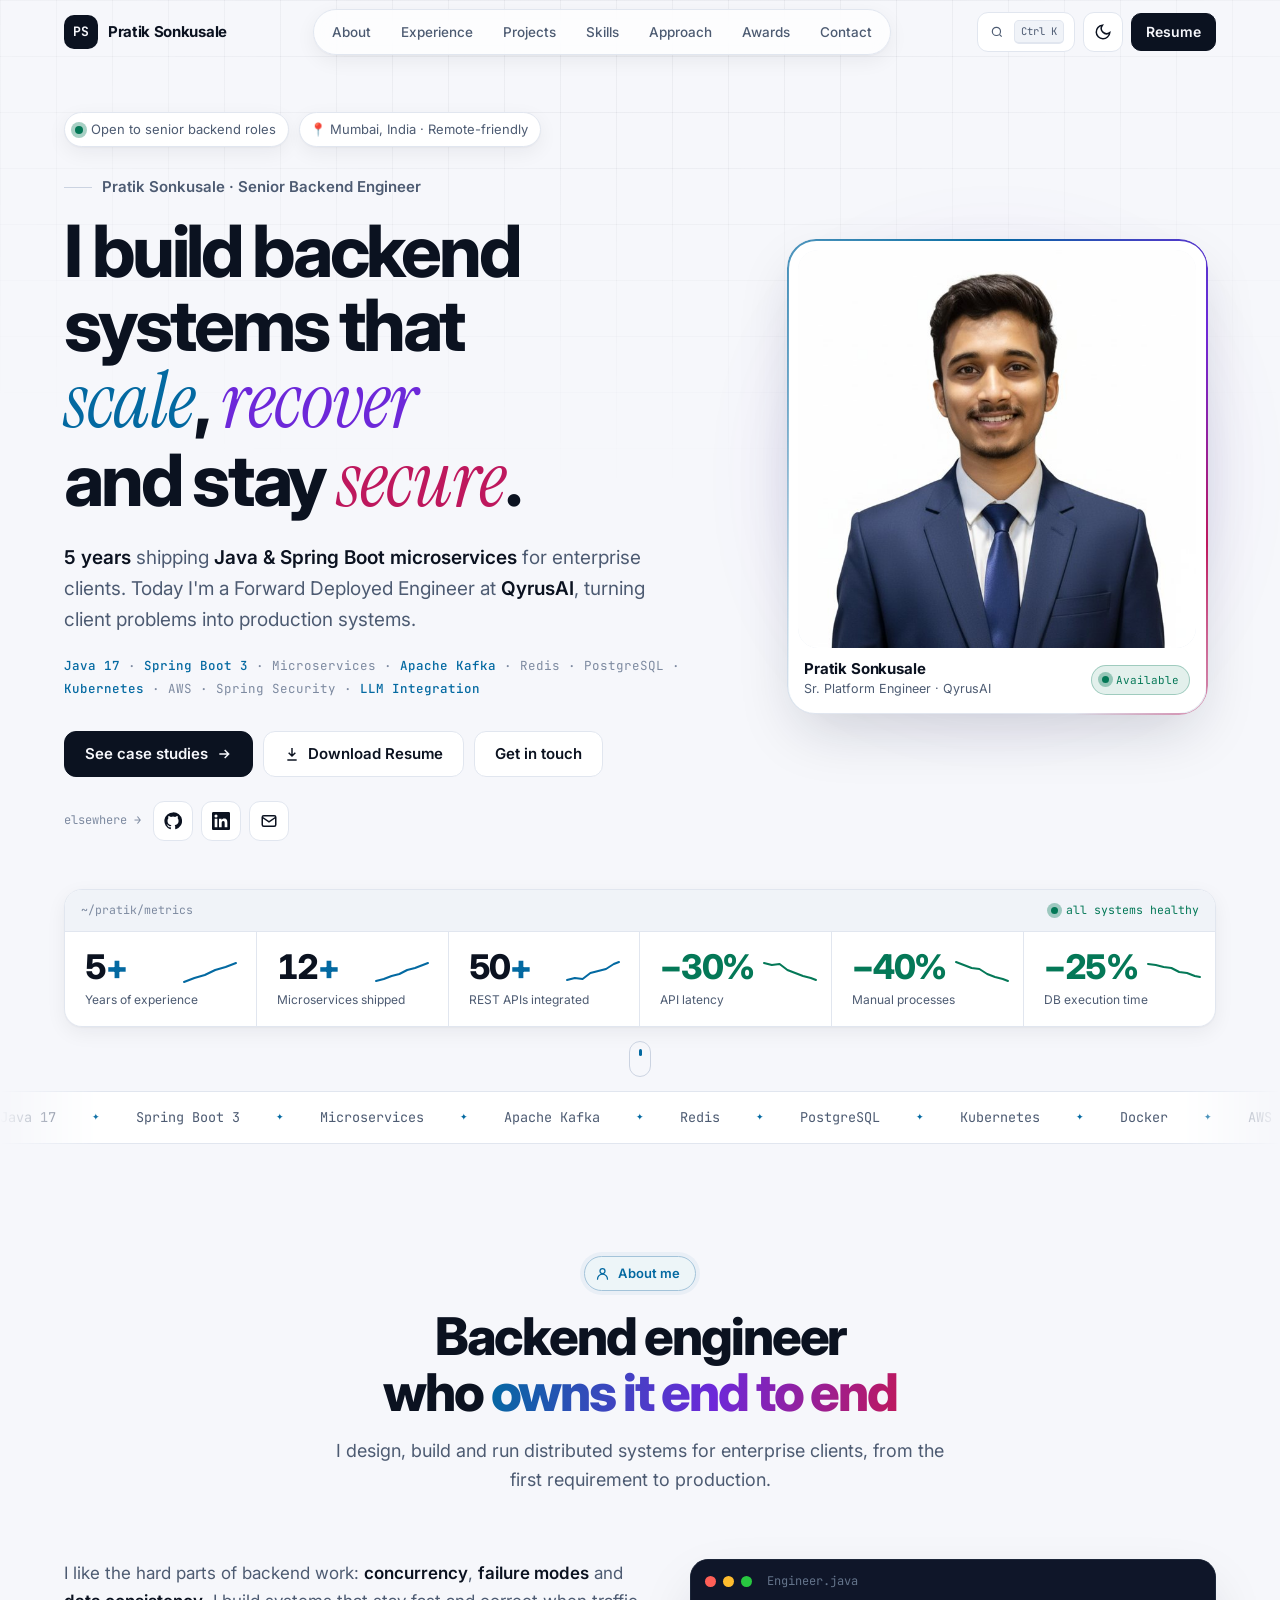
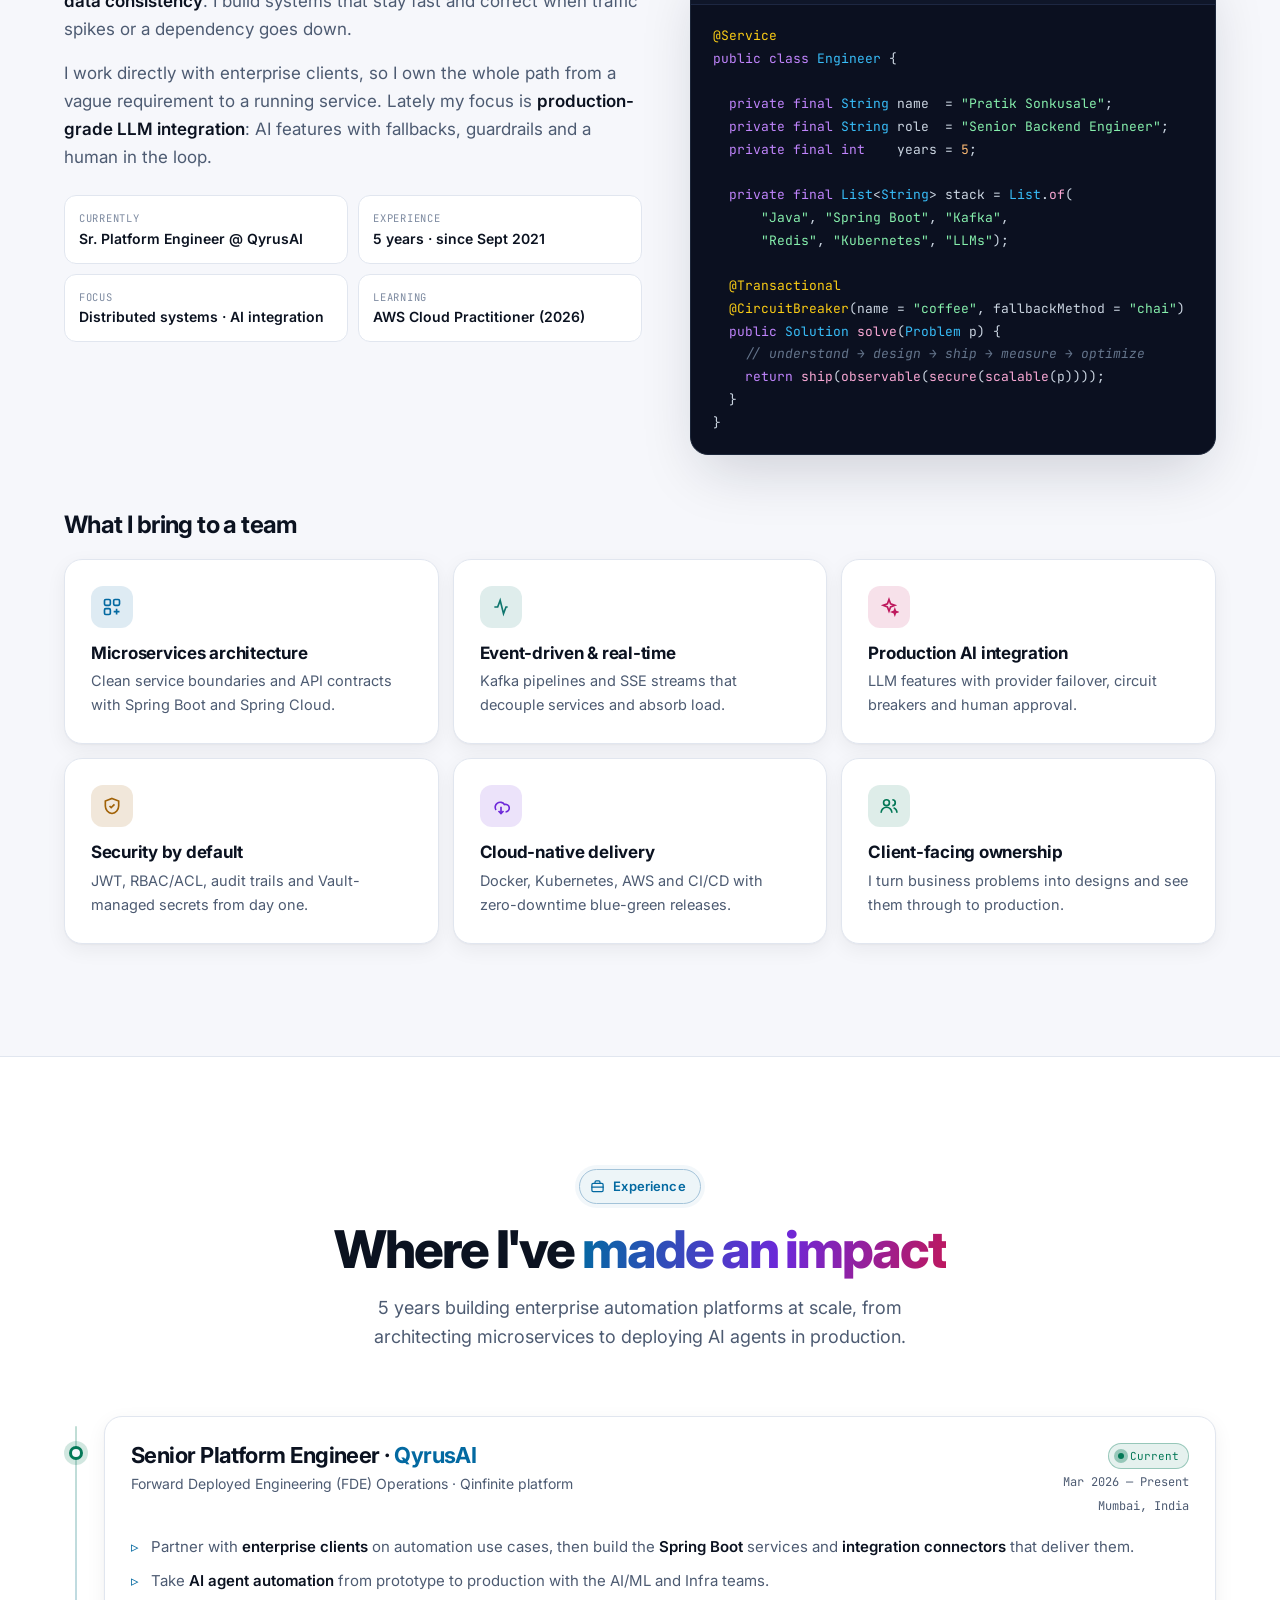
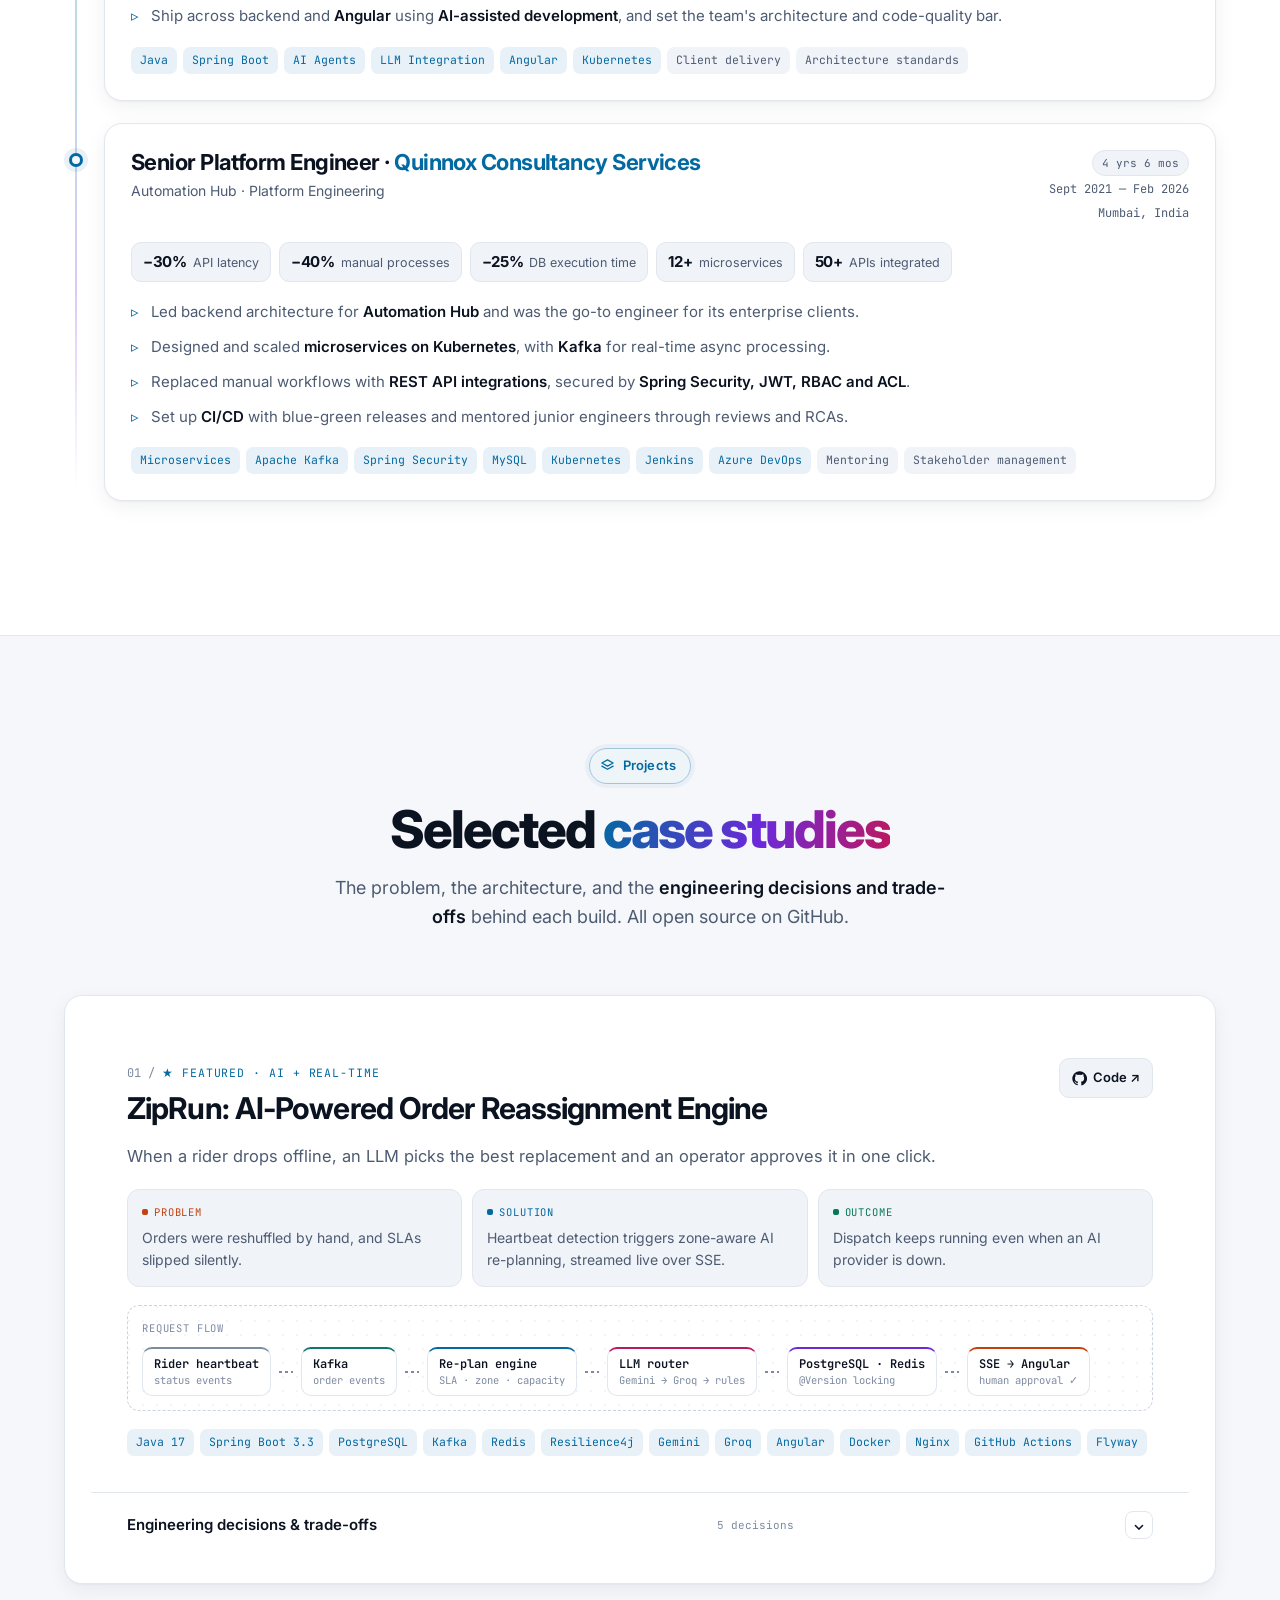
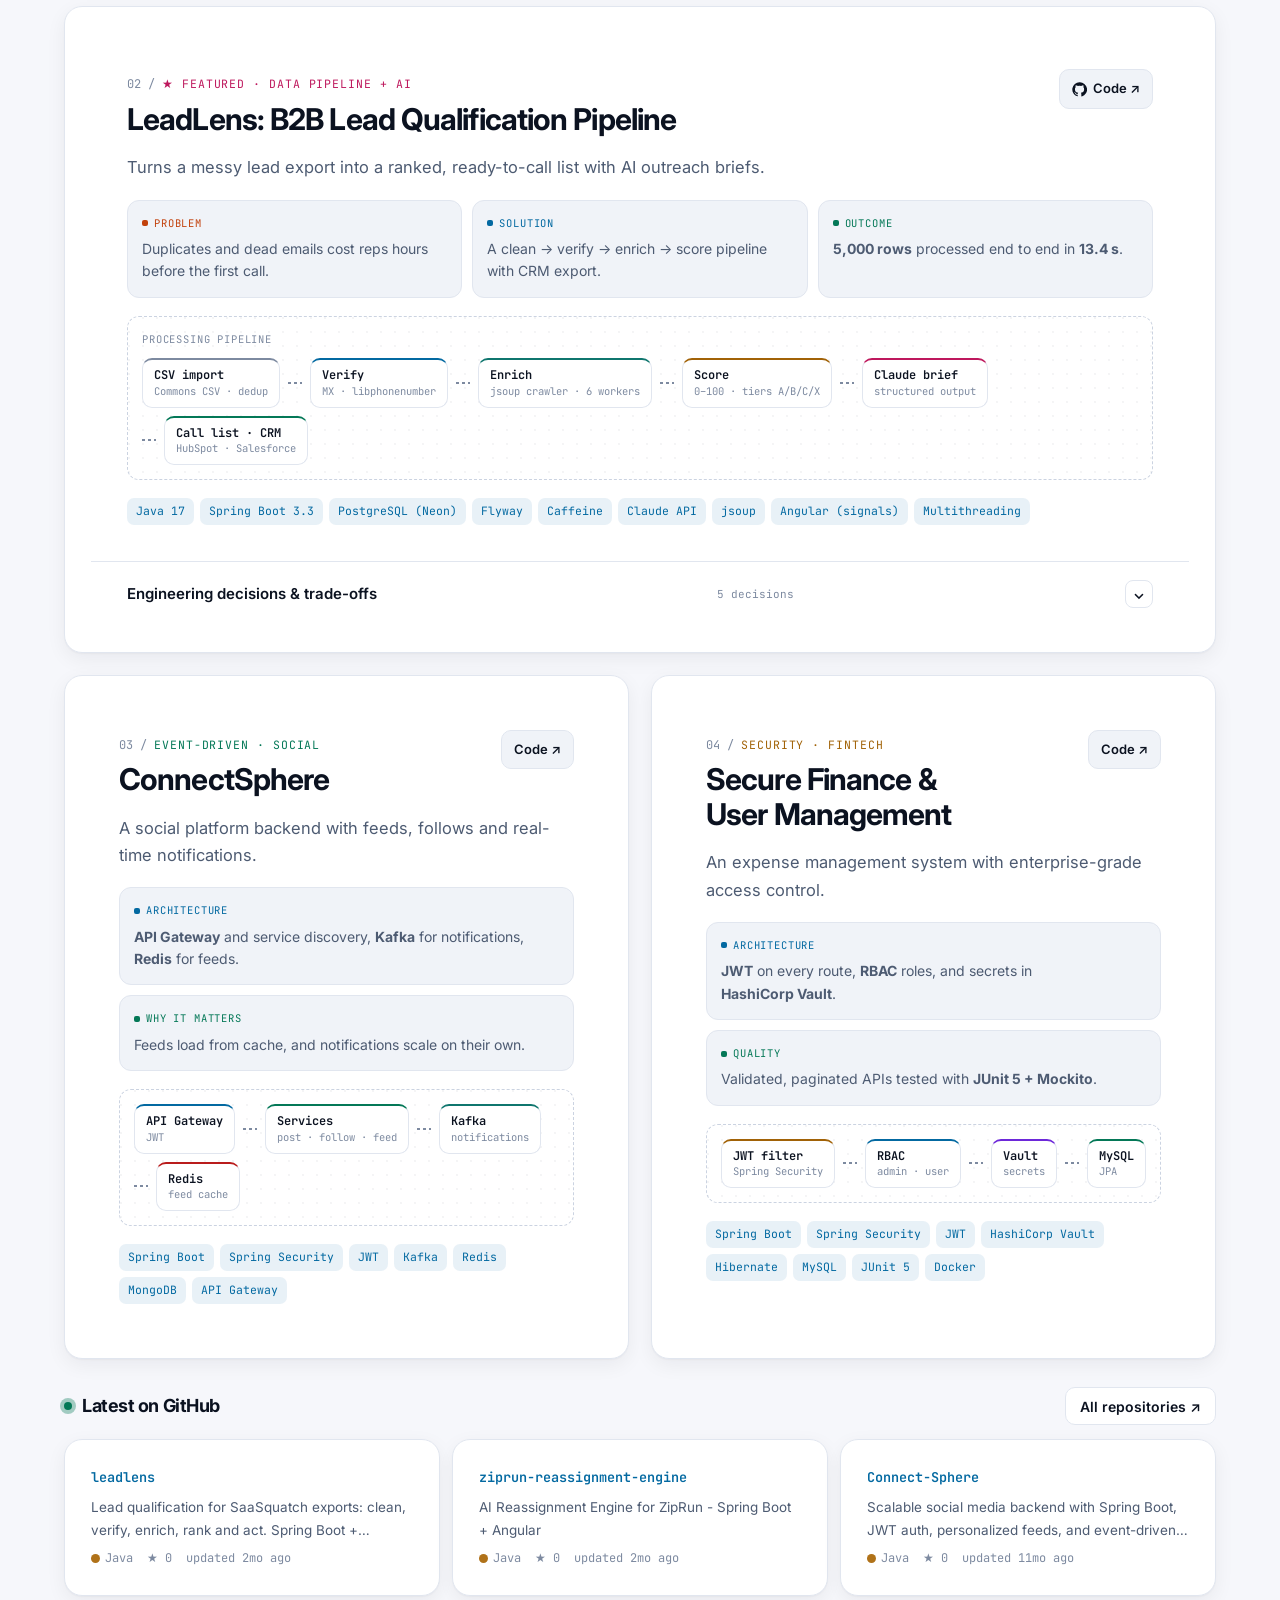
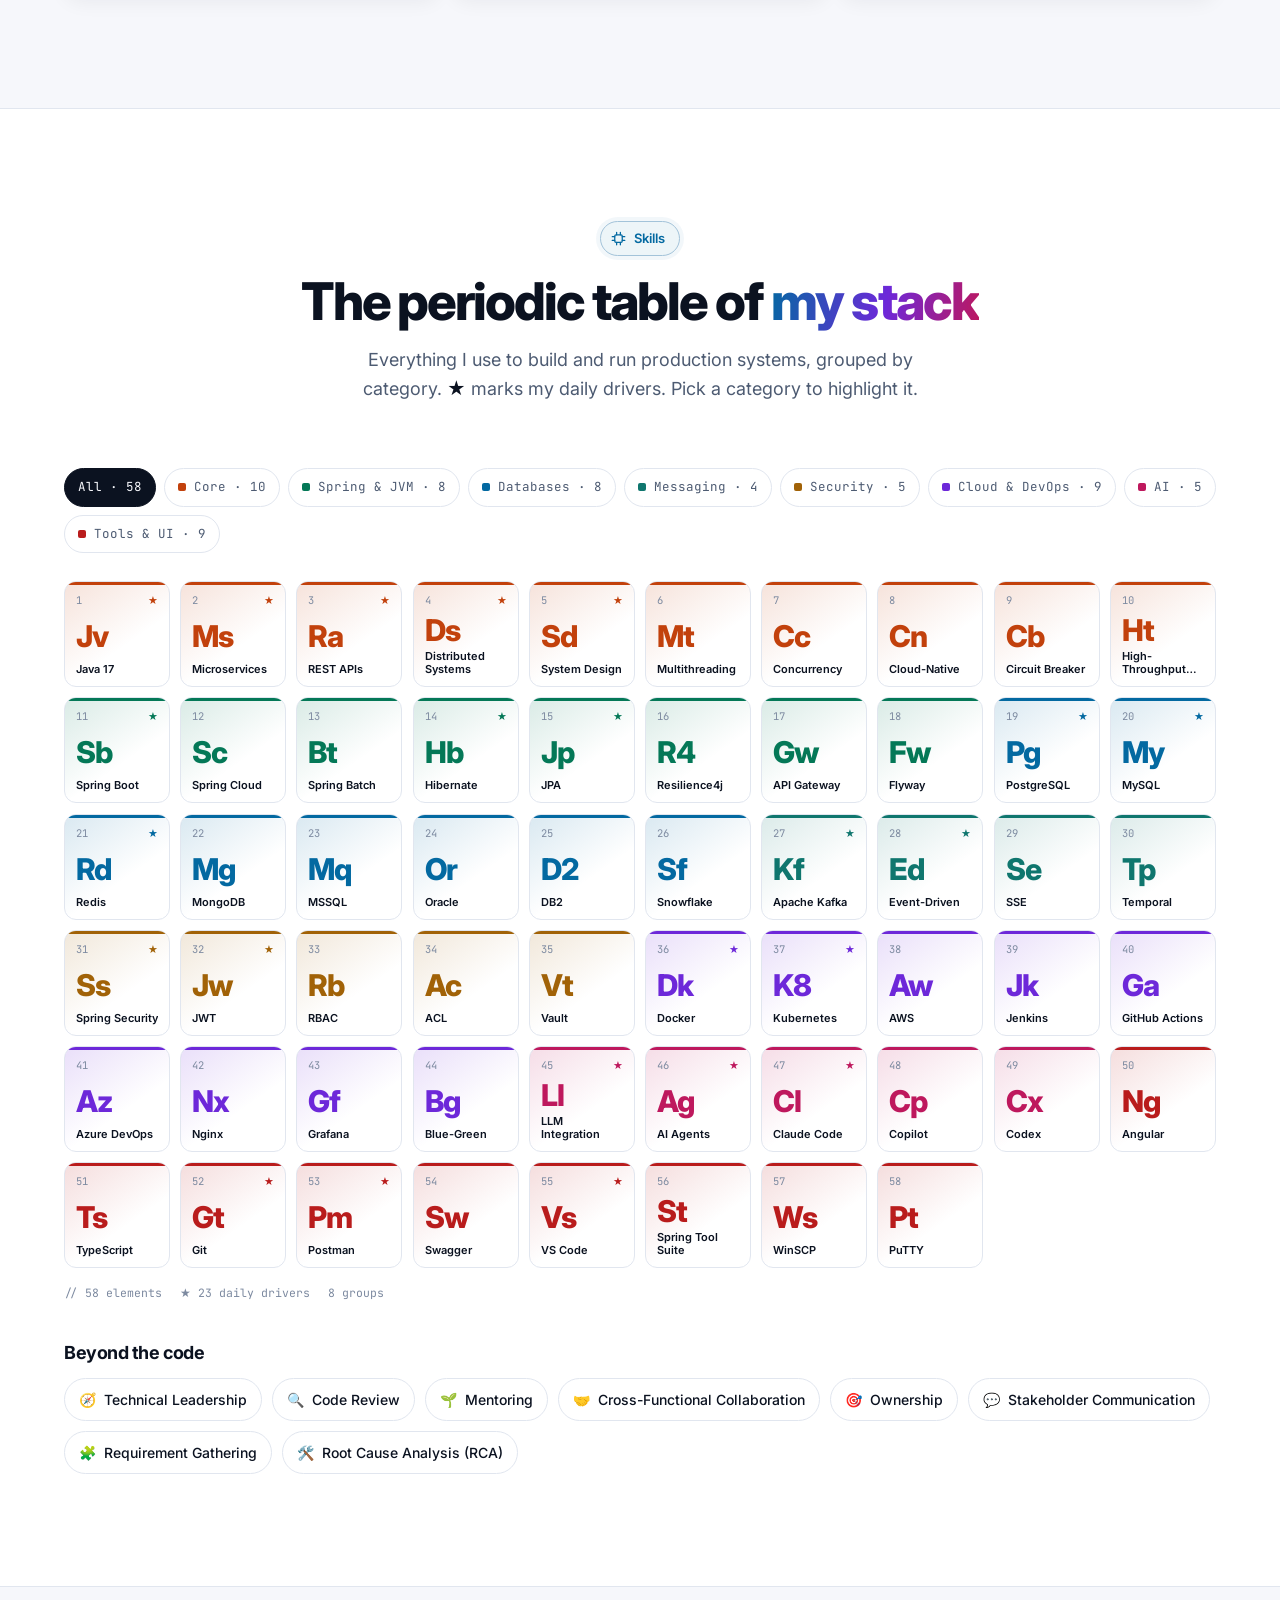
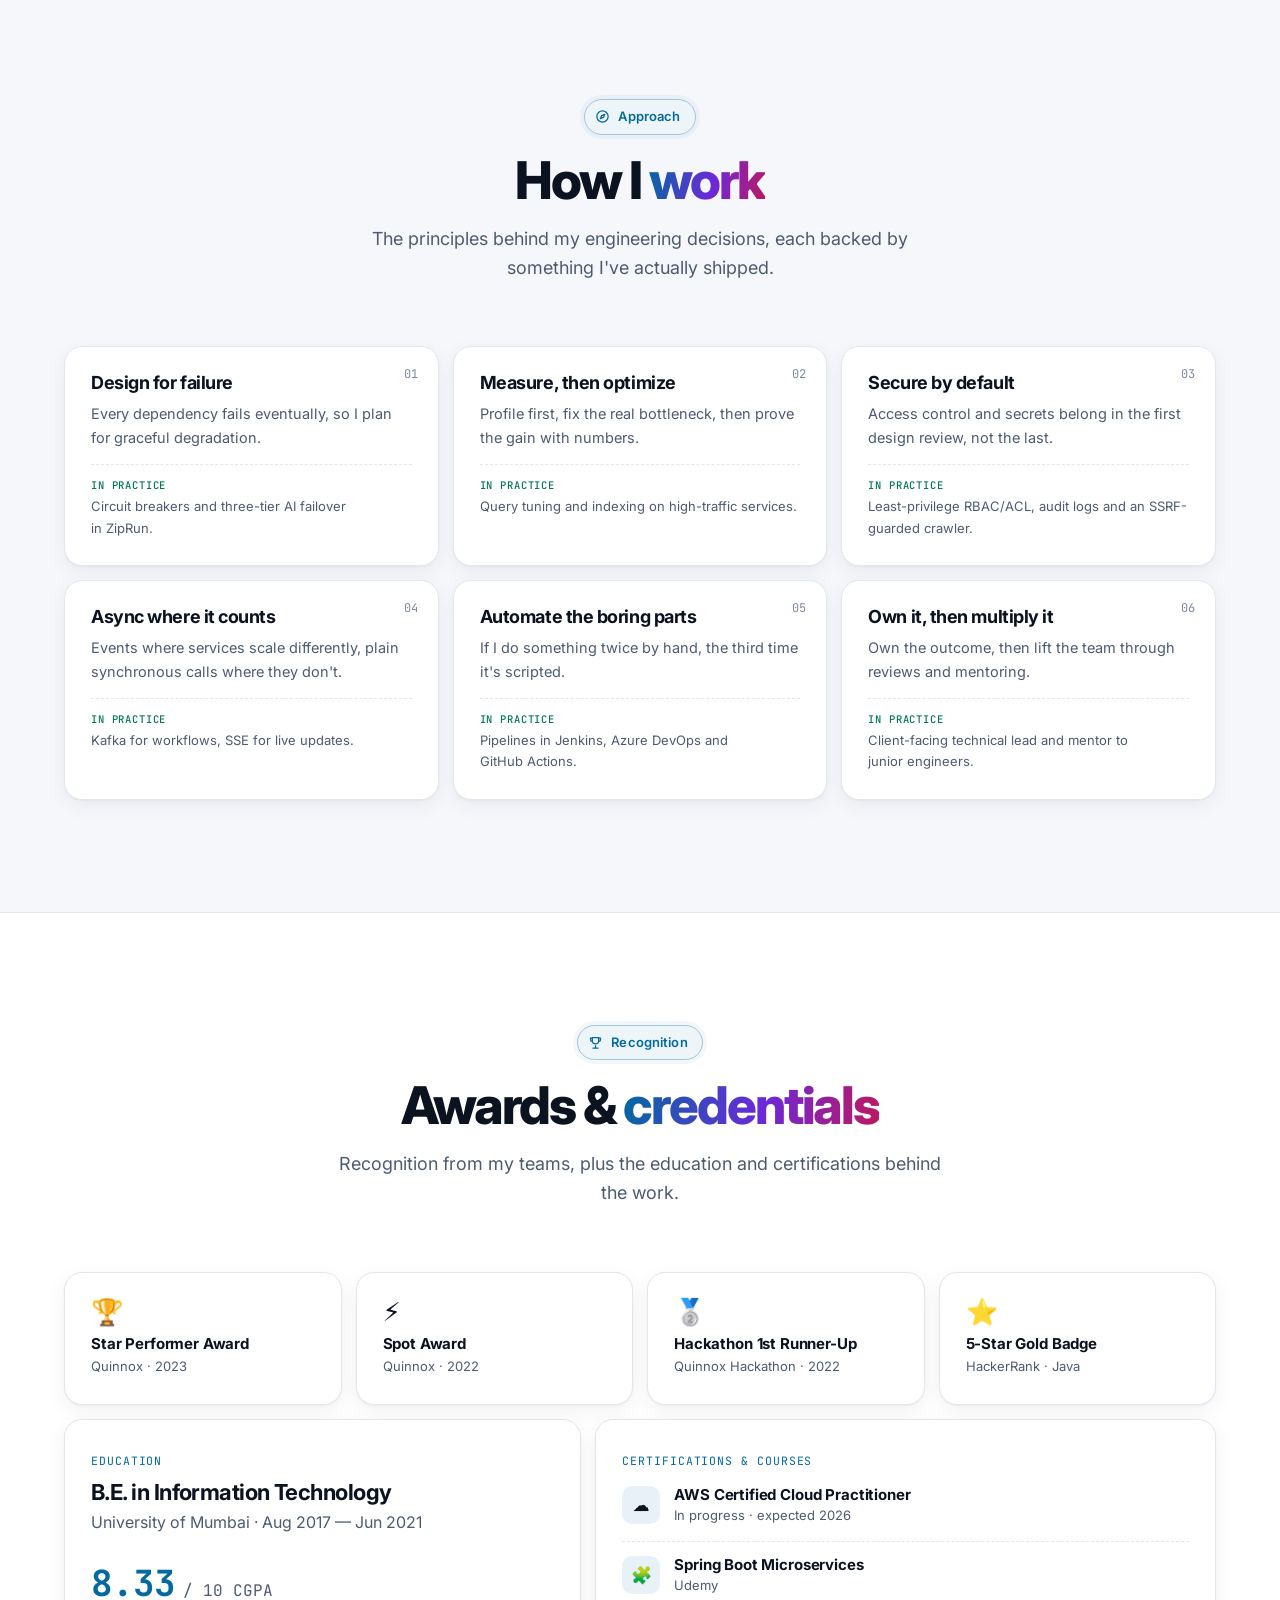
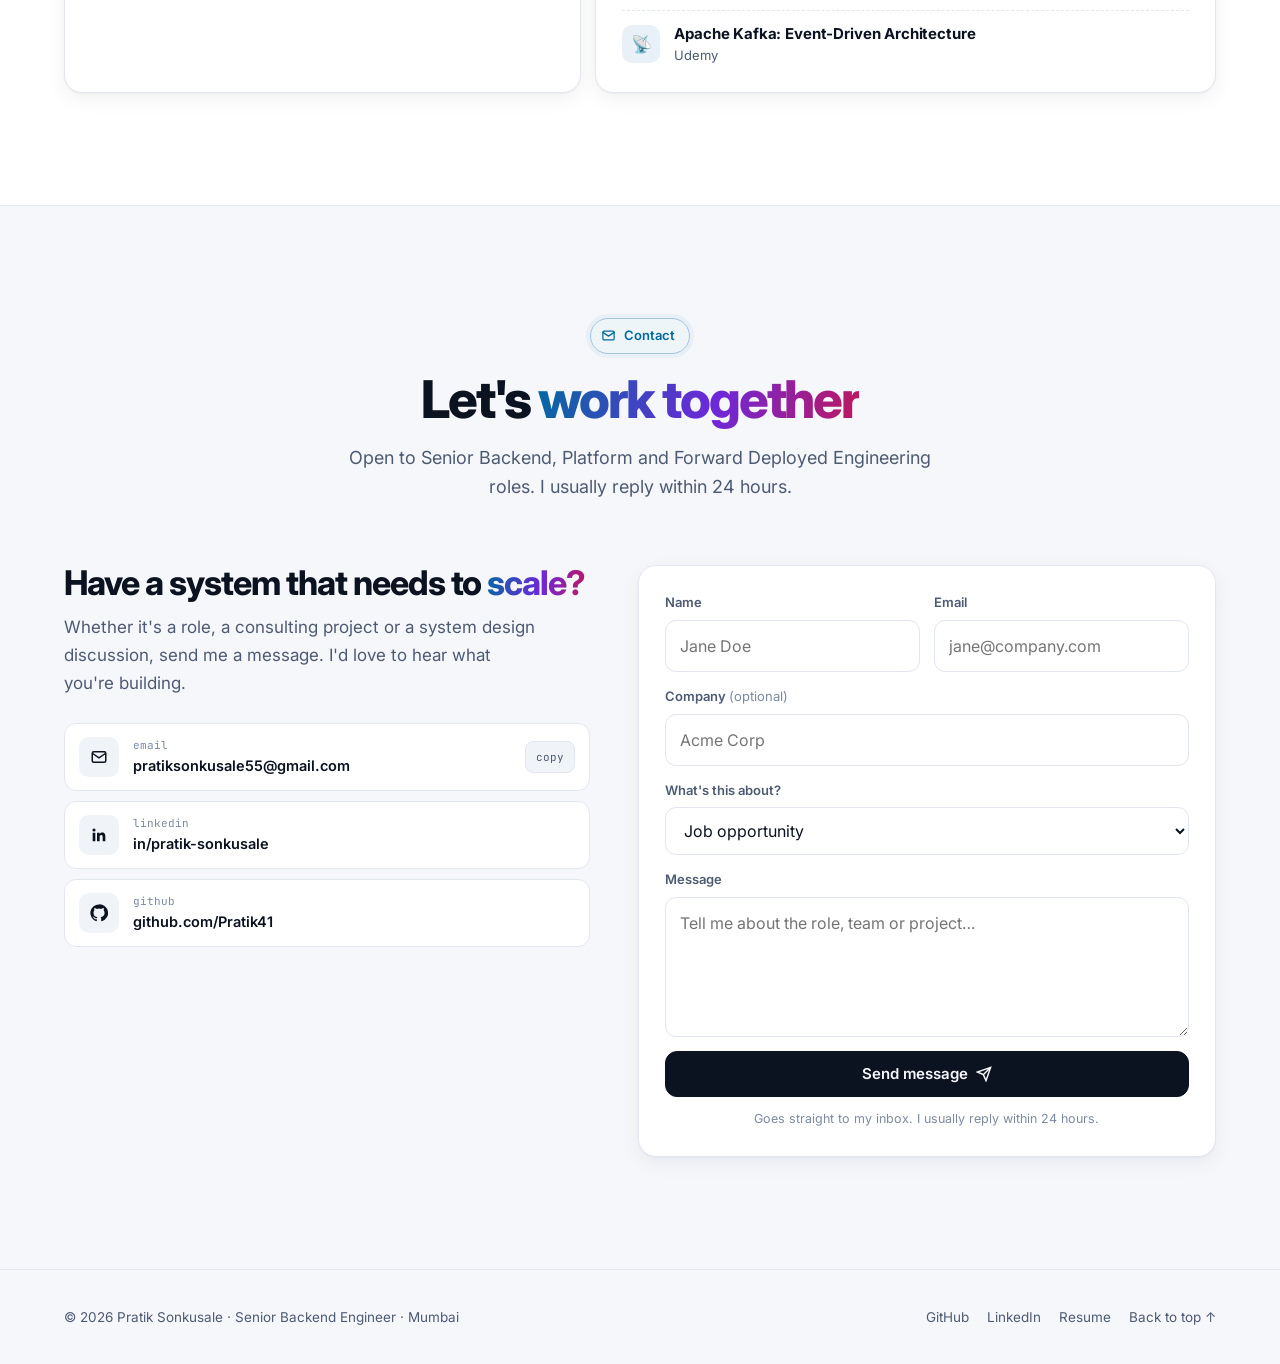
==== commit 554d841a: "Tighten copy: concise, keyword-rich, no resume duplication - Rewrite hero, About, Experience and pro" ====
--- a/index.html
+++ b/index.html
@@ -8,7 +8,7 @@
 <meta name="keywords" content="Pratik Sonkusale, Senior Backend Engineer, Senior Software Engineer, Java Developer, Spring Boot, Microservices, Apache Kafka, Redis, Distributed Systems, Event-Driven Architecture, System Design, REST APIs, Spring Security, JWT, RBAC, AWS, Kubernetes, Docker, PostgreSQL, MySQL, LLM Integration, AI Agents, Forward Deployed Engineer, Platform Engineer, Mumbai, India">
 <meta name="author" content="Pratik Sonkusale">
 <meta name="robots" content="index, follow, max-image-preview:large">
-<link rel="canonical" href="https://pratik-sonkusale.vercel.app/">
+<link rel="canonical" href="https://pratik-sonkusale.netlify.app/">
 <meta name="theme-color" content="#f6f7fb" media="(prefers-color-scheme: light)">
 <meta name="theme-color" content="#07090f" media="(prefers-color-scheme: dark)">
 <meta name="format-detection" content="telephone=no">
@@ -18,8 +18,8 @@
 <meta property="og:site_name" content="Pratik Sonkusale">
 <meta property="og:title" content="Pratik Sonkusale | Senior Backend Engineer">
 <meta property="og:description" content="5 years building scalable distributed systems with Java, Spring Boot, Microservices, Kafka &amp; AI integration. Open to senior backend roles.">
-<meta property="og:url" content="https://pratik-sonkusale.vercel.app/">
-<meta property="og:image" content="https://pratik-sonkusale.vercel.app/assets/img/og-image.png">
+<meta property="og:url" content="https://pratik-sonkusale.netlify.app/">
+<meta property="og:image" content="https://pratik-sonkusale.netlify.app/assets/img/og-image.png">
 <meta property="og:image:width" content="1200">
 <meta property="og:image:height" content="630">
 <meta property="og:image:alt" content="Pratik Sonkusale, Senior Backend Engineer">
@@ -29,7 +29,7 @@
 <meta name="twitter:card" content="summary_large_image">
 <meta name="twitter:title" content="Pratik Sonkusale | Senior Backend Engineer">
 <meta name="twitter:description" content="Java · Spring Boot · Microservices · Kafka · AI integration. I build backends that scale.">
-<meta name="twitter:image" content="https://pratik-sonkusale.vercel.app/assets/img/og-image.png">
+<meta name="twitter:image" content="https://pratik-sonkusale.netlify.app/assets/img/og-image.png">
 
 <link rel="icon" href="assets/img/favicon.svg" type="image/svg+xml">
 <link rel="apple-touch-icon" href="assets/img/apple-touch-icon.png">
@@ -54,12 +54,12 @@
   "@graph": [
     {
       "@type": "Person",
-      "@id": "https://pratik-sonkusale.vercel.app/#person",
+      "@id": "https://pratik-sonkusale.netlify.app/#person",
       "name": "Pratik Sonkusale",
       "jobTitle": "Senior Backend Engineer",
       "description": "Senior Backend / Platform Engineer with 5 years building scalable distributed systems using Java, Spring Boot, Microservices, Kafka and AI integration.",
-      "image": "https://pratik-sonkusale.vercel.app/assets/img/profile.jpg",
-      "url": "https://pratik-sonkusale.vercel.app/",
+      "image": "https://pratik-sonkusale.netlify.app/assets/img/profile.jpg",
+      "url": "https://pratik-sonkusale.netlify.app/",
       "email": "mailto:pratiksonkusale55@gmail.com",
       "address": { "@type": "PostalAddress", "addressLocality": "Mumbai", "addressRegion": "Maharashtra", "addressCountry": "IN" },
       "worksFor": { "@type": "Organization", "name": "QyrusAI" },
@@ -70,10 +70,10 @@
     },
     {
       "@type": "WebSite",
-      "@id": "https://pratik-sonkusale.vercel.app/#website",
-      "url": "https://pratik-sonkusale.vercel.app/",
+      "@id": "https://pratik-sonkusale.netlify.app/#website",
+      "url": "https://pratik-sonkusale.netlify.app/",
       "name": "Pratik Sonkusale — Portfolio",
-      "author": { "@id": "https://pratik-sonkusale.vercel.app/#person" }
+      "author": { "@id": "https://pratik-sonkusale.netlify.app/#person" }
     }
   ]
 }
@@ -131,7 +131,7 @@
         </div>
         <p class="hero-name reveal d1">Pratik Sonkusale · Senior Backend Engineer</p>
         <h1 class="reveal d1">I build backend systems that <span class="serif">scale</span>, <span class="serif v">recover</span> and stay <span class="serif p">secure</span>.</h1>
-        <p class="lead reveal d2"><strong>5 years</strong> designing and shipping client-facing <strong>distributed systems</strong> in <strong>Java, Spring Boot and Microservices</strong>. I'm on the Forward Deployed Engineering team at <strong>QyrusAI</strong>, where I work directly with enterprise clients and take their requirements through to production: Kafka pipelines, secure APIs and <strong>AI agent automation</strong>.</p>
+        <p class="lead reveal d2"><strong>5 years</strong> shipping <strong>Java &amp; Spring Boot microservices</strong> for enterprise clients. Today I'm a Forward Deployed Engineer at <strong>QyrusAI</strong>, turning client problems into production systems.</p>
         <p class="kw-line reveal d2" aria-label="Core technologies"><b>Java 17</b> · <b>Spring Boot 3</b> · Microservices · <b>Apache Kafka</b> · Redis · PostgreSQL · <b>Kubernetes</b> · AWS · Spring Security · <b>LLM Integration</b></p>
         <div class="cta reveal d3">
           <a href="#projects" class="btn btn-primary">See case studies
@@ -196,10 +196,8 @@
     <div class="sec-head reveal"><span class="sec-pill"><svg viewBox="0 0 24 24" fill="none" stroke="currentColor" stroke-width="2" stroke-linecap="round" stroke-linejoin="round" aria-hidden="true"><circle cx="12" cy="8" r="4"/><path d="M4 21a8 8 0 0 1 16 0"/></svg>About me</span><h2 id="about-h">Backend engineer who <span class="grad">owns it end to end</span></h2><p class="sec-sub">I design, build and run distributed systems for enterprise clients, from the first requirement to production.</p></div>
     <div class="about-grid">
       <div class="about-text reveal">
-        <p>I'm a <strong>Senior Backend Engineer</strong> who enjoys the hard parts of backend work: <strong>concurrency, failure modes, data consistency</strong>, and systems that stay up when traffic spikes or a dependency goes down.</p>
-        <p>At <strong>QyrusAI</strong>, I'm on the <strong>Forward Deployed Engineering</strong> team. I sit with enterprise clients, turn their automation needs into technical designs, and ship <strong>Java/Spring Boot services and integration connectors</strong> on the <strong>Qinfinite</strong> platform. I work with the AI/ML and Infra teams to put <strong>AI agent automation</strong> into production.</p>
-        <p>Before that I spent 4.5 years at <strong>Quinnox</strong>. There I architected <strong>12+ microservices</strong>, led backend architecture for <strong>Automation Hub</strong>, and was the <strong>sole technical point of contact</strong> for enterprise clients on the automation module. I also mentored junior engineers through code reviews and RCA sessions.</p>
-        <p>Right now I'm most interested in <strong>production-grade LLM integration</strong>: AI features that have circuit breakers, deterministic fallbacks, and a human in the loop.</p>
+        <p>I like the hard parts of backend work: <strong>concurrency</strong>, <strong>failure modes</strong> and <strong>data consistency</strong>. I build systems that stay fast and correct when traffic spikes or a dependency goes down.</p>
+        <p>I work directly with enterprise clients, so I own the whole path from a vague requirement to a running service. Lately my focus is <strong>production-grade LLM integration</strong>: AI features with fallbacks, guardrails and a human in the loop.</p>
         <div class="facts">
           <div class="fact"><div class="k">Currently</div><div class="v">Sr. Platform Engineer @ QyrusAI</div></div>
           <div class="fact"><div class="k">Experience</div><div class="v">5 years · since Sept 2021</div></div>
@@ -236,32 +234,32 @@
       <article class="card lift cap reveal">
         <div class="ic" style="background:color-mix(in srgb,var(--accent) 13%,transparent);color:var(--accent)"><svg viewBox="0 0 24 24" fill="none" stroke="currentColor" stroke-width="2" aria-hidden="true"><rect x="3" y="3" width="7" height="7" rx="1.5"/><rect x="14" y="3" width="7" height="7" rx="1.5"/><rect x="3" y="14" width="7" height="7" rx="1.5"/><path d="M17.5 14v7M14 17.5h7"/></svg></div>
         <h3>Microservices architecture</h3>
-        <p>Service boundaries, API contracts and data ownership designed to scale. I've done it for 12+ production services in Spring Boot and Spring Cloud.</p>
+        <p>Clean service boundaries and API contracts with Spring Boot and Spring Cloud.</p>
       </article>
       <article class="card lift cap reveal d1">
         <div class="ic" style="background:color-mix(in srgb,var(--teal) 13%,transparent);color:var(--teal)"><svg viewBox="0 0 24 24" fill="none" stroke="currentColor" stroke-width="2" aria-hidden="true"><path d="M4 12h4l3-8 4 16 3-8h2"/></svg></div>
         <h3>Event-driven &amp; real-time</h3>
-        <p>Kafka-based async workflows, SSE streaming and idempotent consumers that keep systems decoupled and responsive under load.</p>
+        <p>Kafka pipelines and SSE streams that decouple services and absorb load.</p>
       </article>
       <article class="card lift cap reveal d2">
         <div class="ic" style="background:color-mix(in srgb,var(--pink) 13%,transparent);color:var(--pink)"><svg viewBox="0 0 24 24" fill="none" stroke="currentColor" stroke-width="2" aria-hidden="true"><path d="M12 3l1.9 5.1L19 10l-5.1 1.9L12 17l-1.9-5.1L5 10l5.1-1.9z"/><path d="M19 15l.8 2.2L22 18l-2.2.8L19 21l-.8-2.2L16 18l2.2-.8z"/></svg></div>
         <h3>Production AI integration</h3>
-        <p>LLM features built for production: multi-provider failover, circuit breakers, structured outputs, deterministic fallbacks and human-in-the-loop approval.</p>
+        <p>LLM features with provider failover, circuit breakers and human approval.</p>
       </article>
       <article class="card lift cap reveal">
         <div class="ic" style="background:color-mix(in srgb,var(--yellow) 15%,transparent);color:var(--yellow)"><svg viewBox="0 0 24 24" fill="none" stroke="currentColor" stroke-width="2" aria-hidden="true"><path d="M12 3l8 3v6c0 4.5-3.4 8.3-8 9-4.6-.7-8-4.5-8-9V6z"/><path d="m9 12 2 2 4-4"/></svg></div>
         <h3>Security by default</h3>
-        <p>Spring Security with JWT, RBAC and ACL, audit logging, and Vault-managed secrets. Access control designed in from the start, not added later.</p>
+        <p>JWT, RBAC/ACL, audit trails and Vault-managed secrets from day one.</p>
       </article>
       <article class="card lift cap reveal d1">
         <div class="ic" style="background:color-mix(in srgb,var(--purple) 13%,transparent);color:var(--purple)"><svg viewBox="0 0 24 24" fill="none" stroke="currentColor" stroke-width="2" aria-hidden="true"><path d="M17.5 19a4.5 4.5 0 1 0-1.4-8.8A6 6 0 1 0 6 16.9"/><path d="M12 13v8M9 18l3 3 3-3"/></svg></div>
         <h3>Cloud-native delivery</h3>
-        <p>Docker, Kubernetes and AWS, with CI/CD in Jenkins, Azure DevOps and GitHub Actions, blue-green deployments, and Grafana dashboards for observability.</p>
+        <p>Docker, Kubernetes, AWS and CI/CD with zero-downtime blue-green releases.</p>
       </article>
       <article class="card lift cap reveal d2">
         <div class="ic" style="background:color-mix(in srgb,var(--green) 13%,transparent);color:var(--green)"><svg viewBox="0 0 24 24" fill="none" stroke="currentColor" stroke-width="2" aria-hidden="true"><circle cx="9" cy="8" r="3.5"/><path d="M2.5 20a6.5 6.5 0 0 1 13 0"/><path d="M16 4.5a3.5 3.5 0 0 1 0 7M21.5 20a6.5 6.5 0 0 0-4-6"/></svg></div>
         <h3>Client-facing ownership</h3>
-        <p>As a Forward Deployed Engineer I translate business problems into technical designs, own delivery end to end, and keep stakeholders informed along the way.</p>
+        <p>I turn business problems into designs and see them through to production.</p>
       </article>
     </div>
   </div>
@@ -282,9 +280,9 @@
             <div class="meta"><span class="badge live"><span class="dot" aria-hidden="true"></span>Current</span><span><time datetime="2026-03">Mar 2026</time> — Present</span><span>Mumbai, India</span></div>
           </div>
           <ul>
-            <li>Embedded with <strong>enterprise clients</strong> to gather automation requirements and deliver scalable <strong>Java/Spring Boot</strong> backend solutions and <strong>integration connectors on Qinfinite</strong>.</li>
-            <li>Own work across the stack, using <strong>AI-assisted development</strong> (Claude Code, Copilot, Codex) to ship backend features alongside <strong>Angular micro-frontend</strong> fixes, which speeds up client issue turnaround.</li>
-            <li>Work with the <strong>AI/ML and Infra teams</strong> to put <strong>AI agent automation</strong> for client use cases into production, and <strong>set architecture and code-quality standards</strong>.</li>
+            <li>Partner with <strong>enterprise clients</strong> on automation use cases, then build the <strong>Spring Boot</strong> services and <strong>integration connectors</strong> that deliver them.</li>
+            <li>Take <strong>AI agent automation</strong> from prototype to production with the AI/ML and Infra teams.</li>
+            <li>Ship across backend and <strong>Angular</strong> using <strong>AI-assisted development</strong>, and set the team's architecture and code-quality bar.</li>
           </ul>
           <div class="tags"><span class="tag">Java</span><span class="tag">Spring Boot</span><span class="tag">AI Agents</span><span class="tag">LLM Integration</span><span class="tag">Angular</span><span class="tag">Kubernetes</span><span class="tag plain">Client delivery</span><span class="tag plain">Architecture standards</span></div>
         </article>
@@ -306,11 +304,10 @@
             <span class="ichip"><b>50+</b> APIs integrated</span>
           </div>
           <ul>
-            <li>Architected and deployed <strong>12+ microservices</strong> (Java, Spring Boot, MySQL, Kubernetes), <strong>cutting API latency by 30%</strong> and improving throughput for enterprise workloads.</li>
-            <li><strong>Sole technical point of contact</strong> for enterprise clients on the automation module. Led backend architecture for <strong>Automation Hub</strong> and built Spring Boot <strong>integration connectors</strong> and the <strong>Global Configurator</strong>.</li>
-            <li>Integrated <strong>50+ REST APIs</strong> to automate workflows, <strong>reducing manual processes by 40%</strong>. Implemented <strong>Spring Security, JWT, RBAC, ACL</strong> and audit logging for access control.</li>
-            <li>Optimized SQL with targeted indexing, <strong>cutting DB execution time by 25%</strong>. Designed <strong>Kafka event-driven workflows</strong> for real-time async processing.</li>
-            <li>Built <strong>CI/CD pipelines</strong> (Jenkins, Azure DevOps) with automated tests and <strong>blue-green deployments</strong>. <strong>Mentored junior engineers</strong> through code reviews and RCA sessions.</li>
+            <li>Led backend architecture for <strong>Automation Hub</strong> and was the go-to engineer for its enterprise clients.</li>
+            <li>Designed and scaled <strong>microservices on Kubernetes</strong>, with <strong>Kafka</strong> for real-time async processing.</li>
+            <li>Replaced manual workflows with <strong>REST API integrations</strong>, secured by <strong>Spring Security, JWT, RBAC and ACL</strong>.</li>
+            <li>Set up <strong>CI/CD</strong> with blue-green releases and mentored junior engineers through reviews and RCAs.</li>
           </ul>
           <div class="tags"><span class="tag">Microservices</span><span class="tag">Apache Kafka</span><span class="tag">Spring Security</span><span class="tag">MySQL</span><span class="tag">Kubernetes</span><span class="tag">Jenkins</span><span class="tag">Azure DevOps</span><span class="tag plain">Mentoring</span><span class="tag plain">Stakeholder management</span></div>
         </article>
@@ -336,11 +333,11 @@
             <a class="gh-link" href="https://github.com/Pratik41/ziprun-reassignment-engine" target="_blank" rel="noopener noreferrer" aria-label="ZipRun source code on GitHub (opens in new tab)">
               <svg viewBox="0 0 24 24" fill="currentColor" aria-hidden="true"><path d="M12 .5a11.5 11.5 0 0 0-3.64 22.41c.58.1.79-.25.79-.56v-2c-3.2.7-3.88-1.37-3.88-1.37-.52-1.33-1.28-1.69-1.28-1.69-1.05-.71.08-.7.08-.7 1.16.08 1.77 1.19 1.77 1.19 1.03 1.77 2.7 1.26 3.36.96.1-.75.4-1.26.73-1.55-2.55-.29-5.24-1.28-5.24-5.69 0-1.26.45-2.28 1.19-3.09-.12-.29-.52-1.46.11-3.05 0 0 .97-.31 3.17 1.18a10.9 10.9 0 0 1 5.77 0c2.2-1.49 3.17-1.18 3.17-1.18.63 1.59.23 2.76.11 3.05.74.81 1.19 1.83 1.19 3.09 0 4.42-2.69 5.39-5.26 5.68.41.36.78 1.06.78 2.14v3.17c0 .31.21.67.8.56A11.5 11.5 0 0 0 12 .5z"/></svg>Code ↗</a>
           </div>
-          <p class="one">An agentic re-planning loop for delivery fleets. When a rider goes offline or an order is about to miss its SLA, it finds the affected orders, recommends a new rider with an LLM, and streams the suggestion live to a human operator for approval.</p>
+          <p class="one">When a rider drops offline, an LLM picks the best replacement and an operator approves it in one click.</p>
           <div class="psr">
-            <div class="p"><div class="lbl">Problem</div><p>Dispatchers reshuffled orders by hand whenever riders dropped off. It was slow and error-prone, and SLAs were missed silently.</p></div>
-            <div class="s"><div class="lbl">Solution</div><p>Heartbeat-based offline detection triggers background re-planning. The LLM considers zone and capacity, and its suggestions arrive over SSE for one-click approval.</p></div>
-            <div class="r"><div class="lbl">Outcome</div><p>Re-planning runs on its own and dispatch never stops. Acceptance rate, fallback frequency and confidence are tracked for AI and rules separately.</p></div>
+            <div class="p"><div class="lbl">Problem</div><p>Orders were reshuffled by hand, and SLAs slipped silently.</p></div>
+            <div class="s"><div class="lbl">Solution</div><p>Heartbeat detection triggers zone-aware AI re-planning, streamed live over SSE.</p></div>
+            <div class="r"><div class="lbl">Outcome</div><p>Dispatch keeps running even when an AI provider is down.</p></div>
           </div>
           <div class="pipeline-wrap">
             <div class="pipeline-title">Request flow</div>
@@ -378,11 +375,11 @@
             <a class="gh-link" href="https://github.com/Pratik41/leadlens" target="_blank" rel="noopener noreferrer" aria-label="LeadLens source code on GitHub (opens in new tab)">
               <svg viewBox="0 0 24 24" fill="currentColor" aria-hidden="true"><path d="M12 .5a11.5 11.5 0 0 0-3.64 22.41c.58.1.79-.25.79-.56v-2c-3.2.7-3.88-1.37-3.88-1.37-.52-1.33-1.28-1.69-1.28-1.69-1.05-.71.08-.7.08-.7 1.16.08 1.77 1.19 1.77 1.19 1.03 1.77 2.7 1.26 3.36.96.1-.75.4-1.26.73-1.55-2.55-.29-5.24-1.28-5.24-5.69 0-1.26.45-2.28 1.19-3.09-.12-.29-.52-1.46.11-3.05 0 0 .97-.31 3.17 1.18a10.9 10.9 0 0 1 5.77 0c2.2-1.49 3.17-1.18 3.17-1.18.63 1.59.23 2.76.11 3.05.74.81 1.19 1.83 1.19 3.09 0 4.42-2.69 5.39-5.26 5.68.41.36.78 1.06.78 2.14v3.17c0 .31.21.67.8.56A11.5 11.5 0 0 0 12 .5z"/></svg>Code ↗</a>
           </div>
-          <p class="one">Turns raw B2B lead exports into a ranked, ready-to-call list. It cleans and de-duplicates, verifies emails and phones, enriches companies by reading their public websites, scores leads 0–100 against a custom buy box, and drafts AI outreach briefs.</p>
+          <p class="one">Turns a messy lead export into a ranked, ready-to-call list with AI outreach briefs.</p>
           <div class="psr">
-            <div class="p"><div class="lbl">Problem</div><p>Lead exports are messy: duplicates, dead emails, shared inboxes and no context. Reps spent hours qualifying leads before making a single call.</p></div>
-            <div class="s"><div class="lbl">Solution</div><p>A clean → verify → enrich → score → act pipeline with A/B/C/X tiers, transparent scoring reasons, natural-language filters and HubSpot/Salesforce export.</p></div>
-            <div class="r"><div class="lbl">Outcome</div><p><b>5,000 rows</b> parsed, de-duplicated and saved in <b>4.5 s</b>, and <b>13.4 s</b> end to end with verification and scoring. The first rows appear in under 1 s.</p></div>
+            <div class="p"><div class="lbl">Problem</div><p>Duplicates and dead emails cost reps hours before the first call.</p></div>
+            <div class="s"><div class="lbl">Solution</div><p>A clean → verify → enrich → score pipeline with CRM export.</p></div>
+            <div class="r"><div class="lbl">Outcome</div><p><b>5,000 rows</b> processed end to end in <b>13.4 s</b>.</p></div>
           </div>
           <div class="pipeline-wrap">
             <div class="pipeline-title">Processing pipeline</div>
@@ -419,10 +416,10 @@
             </div>
             <a class="gh-link" href="https://github.com/Pratik41/Connect-Sphere" target="_blank" rel="noopener noreferrer" aria-label="ConnectSphere source code on GitHub (opens in new tab)">Code ↗</a>
           </div>
-          <p class="one">A scalable social networking backend: authentication, posts, likes, comments, a follow graph, personalized feeds, and event-driven notifications.</p>
+          <p class="one">A social platform backend with feeds, follows and real-time notifications.</p>
           <div class="psr">
-            <div class="s"><div class="lbl">Architecture</div><p>Microservices behind an <strong>API Gateway</strong> with service discovery. <strong>Kafka</strong> decouples notification publishing from consumption, and <strong>Redis</strong> caches personalized feeds built only from followed accounts.</p></div>
-            <div class="r"><div class="lbl">Why it matters</div><p>Feed reads come from cache instead of fan-out queries, and notification consumers scale independently of the write path.</p></div>
+            <div class="s"><div class="lbl">Architecture</div><p><strong>API Gateway</strong> and service discovery, <strong>Kafka</strong> for notifications, <strong>Redis</strong> for feeds.</p></div>
+            <div class="r"><div class="lbl">Why it matters</div><p>Feeds load from cache, and notifications scale on their own.</p></div>
           </div>
           <div class="pipeline-wrap">
             <ol class="pipeline" aria-label="ConnectSphere flow">
@@ -446,10 +443,10 @@
             </div>
             <a class="gh-link" href="https://github.com/Pratik41/secure-finance-user-management" target="_blank" rel="noopener noreferrer" aria-label="Secure Finance source code on GitHub (opens in new tab)">Code ↗</a>
           </div>
-          <p class="one">A finance and expense management system with enterprise-grade access control and centralized secret management.</p>
+          <p class="one">An expense management system with enterprise-grade access control.</p>
           <div class="psr">
-            <div class="s"><div class="lbl">Architecture</div><p>Layered (Controller → Service → Repository). <strong>RBAC</strong> separates admin and user scopes, and <strong>JWT</strong> filters protect every route. <strong>HashiCorp Vault</strong> holds DB credentials, JWT keys and API tokens.</p></div>
-            <div class="r"><div class="lbl">Quality</div><p>Centralized exception handling, annotation-based validation, paginated APIs, and tests with <strong>JUnit 5 + Mockito</strong>. Containerized with Docker.</p></div>
+            <div class="s"><div class="lbl">Architecture</div><p><strong>JWT</strong> on every route, <strong>RBAC</strong> roles, and secrets in <strong>HashiCorp Vault</strong>.</p></div>
+            <div class="r"><div class="lbl">Quality</div><p>Validated, paginated APIs tested with <strong>JUnit 5 + Mockito</strong>.</p></div>
           </div>
           <div class="pipeline-wrap">
             <ol class="pipeline" aria-label="Secure Finance request flow">
@@ -511,33 +508,33 @@
     <div class="principles">
       <article class="card principle reveal">
         <h3>Design for failure</h3>
-        <p>Every dependency will fail eventually. I add circuit breakers, timeouts, retries with backoff, and fallbacks that degrade gracefully instead of breaking.</p>
-        <p class="proof"><b>In practice</b>ZipRun's Gemini → Groq → rules failover keeps dispatch running through AI outages.</p>
+        <p>Every dependency fails eventually, so I plan for graceful degradation.</p>
+        <p class="proof"><b>In practice</b>Circuit breakers and three-tier AI failover in ZipRun.</p>
       </article>
       <article class="card principle reveal d1">
         <h3>Measure, then optimize</h3>
-        <p>I profile first and fix the real bottleneck: query plans, indexes, caching, payload size. Then I verify the gain with numbers.</p>
-        <p class="proof"><b>In practice</b>25% lower DB execution time and 30% lower API latency at Quinnox.</p>
+        <p>Profile first, fix the real bottleneck, then prove the gain with numbers.</p>
+        <p class="proof"><b>In practice</b>Query tuning and indexing on high-traffic services.</p>
       </article>
       <article class="card principle reveal d2">
         <h3>Secure by default</h3>
-        <p>Authentication, authorization and secrets belong in the first design review. Least-privilege RBAC/ACL, audit trails, and no secrets in code.</p>
-        <p class="proof"><b>In practice</b>JWT + RBAC + ACL with audit logging, Vault-managed secrets, and an SSRF-guarded crawler.</p>
+        <p>Access control and secrets belong in the first design review, not the last.</p>
+        <p class="proof"><b>In practice</b>Least-privilege RBAC/ACL, audit logs and an SSRF-guarded crawler.</p>
       </article>
       <article class="card principle reveal">
         <h3>Async where it counts</h3>
-        <p>I decouple with events when consumers have different scaling needs or failure domains, and I keep things synchronous when simple is enough.</p>
-        <p class="proof"><b>In practice</b>Kafka-driven workflows for real-time processing, with SSE for one-way live updates.</p>
+        <p>Events where services scale differently, plain synchronous calls where they don't.</p>
+        <p class="proof"><b>In practice</b>Kafka for workflows, SSE for live updates.</p>
       </article>
       <article class="card principle reveal d1">
         <h3>Automate the boring parts</h3>
-        <p>CI/CD, migrations, tests and repeatable deploys. If I do something twice by hand, the third time it's scripted.</p>
-        <p class="proof"><b>In practice</b>Jenkins/Azure DevOps pipelines with blue-green deploys, and 40% fewer manual processes.</p>
+        <p>If I do something twice by hand, the third time it's scripted.</p>
+        <p class="proof"><b>In practice</b>Pipelines in Jenkins, Azure DevOps and GitHub Actions.</p>
       </article>
       <article class="card principle reveal d2">
         <h3>Own it, then multiply it</h3>
-        <p>I take ownership from client requirements through to production, then raise the team's level with reviews, RCAs, standards and mentoring.</p>
-        <p class="proof"><b>In practice</b>Sole technical point of contact for enterprise clients, and mentor to junior engineers.</p>
+        <p>Own the outcome, then lift the team through reviews and mentoring.</p>
+        <p class="proof"><b>In practice</b>Client-facing technical lead and mentor to junior engineers.</p>
       </article>
     </div>
   </div>
@@ -546,27 +543,7 @@
 <!-- ================= 06 RECOGNITION ================= -->
 <section class="section alt" id="recognition" aria-labelledby="rec-h">
   <div class="container">
-    <div class="sec-head reveal"><span class="sec-pill"><svg viewBox="0 0 24 24" fill="none" stroke="currentColor" stroke-width="2" stroke-linecap="round" stroke-linejoin="round" aria-hidden="true"><path d="M8 21h8M12 17v4M7 4h10v5a5 5 0 0 1-10 0V4z"/><path d="M17 5h3v2a3 3 0 0 1-3 3M7 5H4v2a3 3 0 0 0 3 3"/></svg>Recognition</span><h2 id="rec-h">Impact &amp; <span class="grad">recognition</span></h2><p class="sec-sub">Measured results from production systems, plus the awards and credentials behind them.</p></div>
-    <div class="impact">
-      <div class="card metric reveal">
-        <div class="big" style="color:var(--accent)">−<span data-count="30">30</span><small>%</small></div>
-        <div class="what">API latency</div>
-        <div class="how">Across 12+ re-architected Spring Boot microservices</div>
-        <div class="bar" aria-hidden="true"><span data-w="30" style="background:var(--accent)"></span></div>
-      </div>
-      <div class="card metric reveal d1">
-        <div class="big" style="color:var(--green)">−<span data-count="40">40</span><small>%</small></div>
-        <div class="what">Manual processes</div>
-        <div class="how">By integrating 50+ REST APIs into automated workflows</div>
-        <div class="bar" aria-hidden="true"><span data-w="40" style="background:var(--green)"></span></div>
-      </div>
-      <div class="card metric reveal d2">
-        <div class="big" style="color:var(--purple)">−<span data-count="25">25</span><small>%</small></div>
-        <div class="what">DB execution time</div>
-        <div class="how">Through SQL query optimization and indexing strategy</div>
-        <div class="bar" aria-hidden="true"><span data-w="25" style="background:var(--purple)"></span></div>
-      </div>
-    </div>
+    <div class="sec-head reveal"><span class="sec-pill"><svg viewBox="0 0 24 24" fill="none" stroke="currentColor" stroke-width="2" stroke-linecap="round" stroke-linejoin="round" aria-hidden="true"><path d="M8 21h8M12 17v4M7 4h10v5a5 5 0 0 1-10 0V4z"/><path d="M17 5h3v2a3 3 0 0 1-3 3M7 5H4v2a3 3 0 0 0 3 3"/></svg>Recognition</span><h2 id="rec-h">Awards &amp; <span class="grad">credentials</span></h2><p class="sec-sub">Recognition from my teams, plus the education and certifications behind the work.</p></div>
     <div class="awards">
       <div class="card lift award reveal"><div class="em" aria-hidden="true">🏆</div><h3>Star Performer Award</h3><p>Quinnox · 2023</p></div>
       <div class="card lift award reveal d1"><div class="em" aria-hidden="true">⚡</div><h3>Spot Award</h3><p>Quinnox · 2022</p></div>
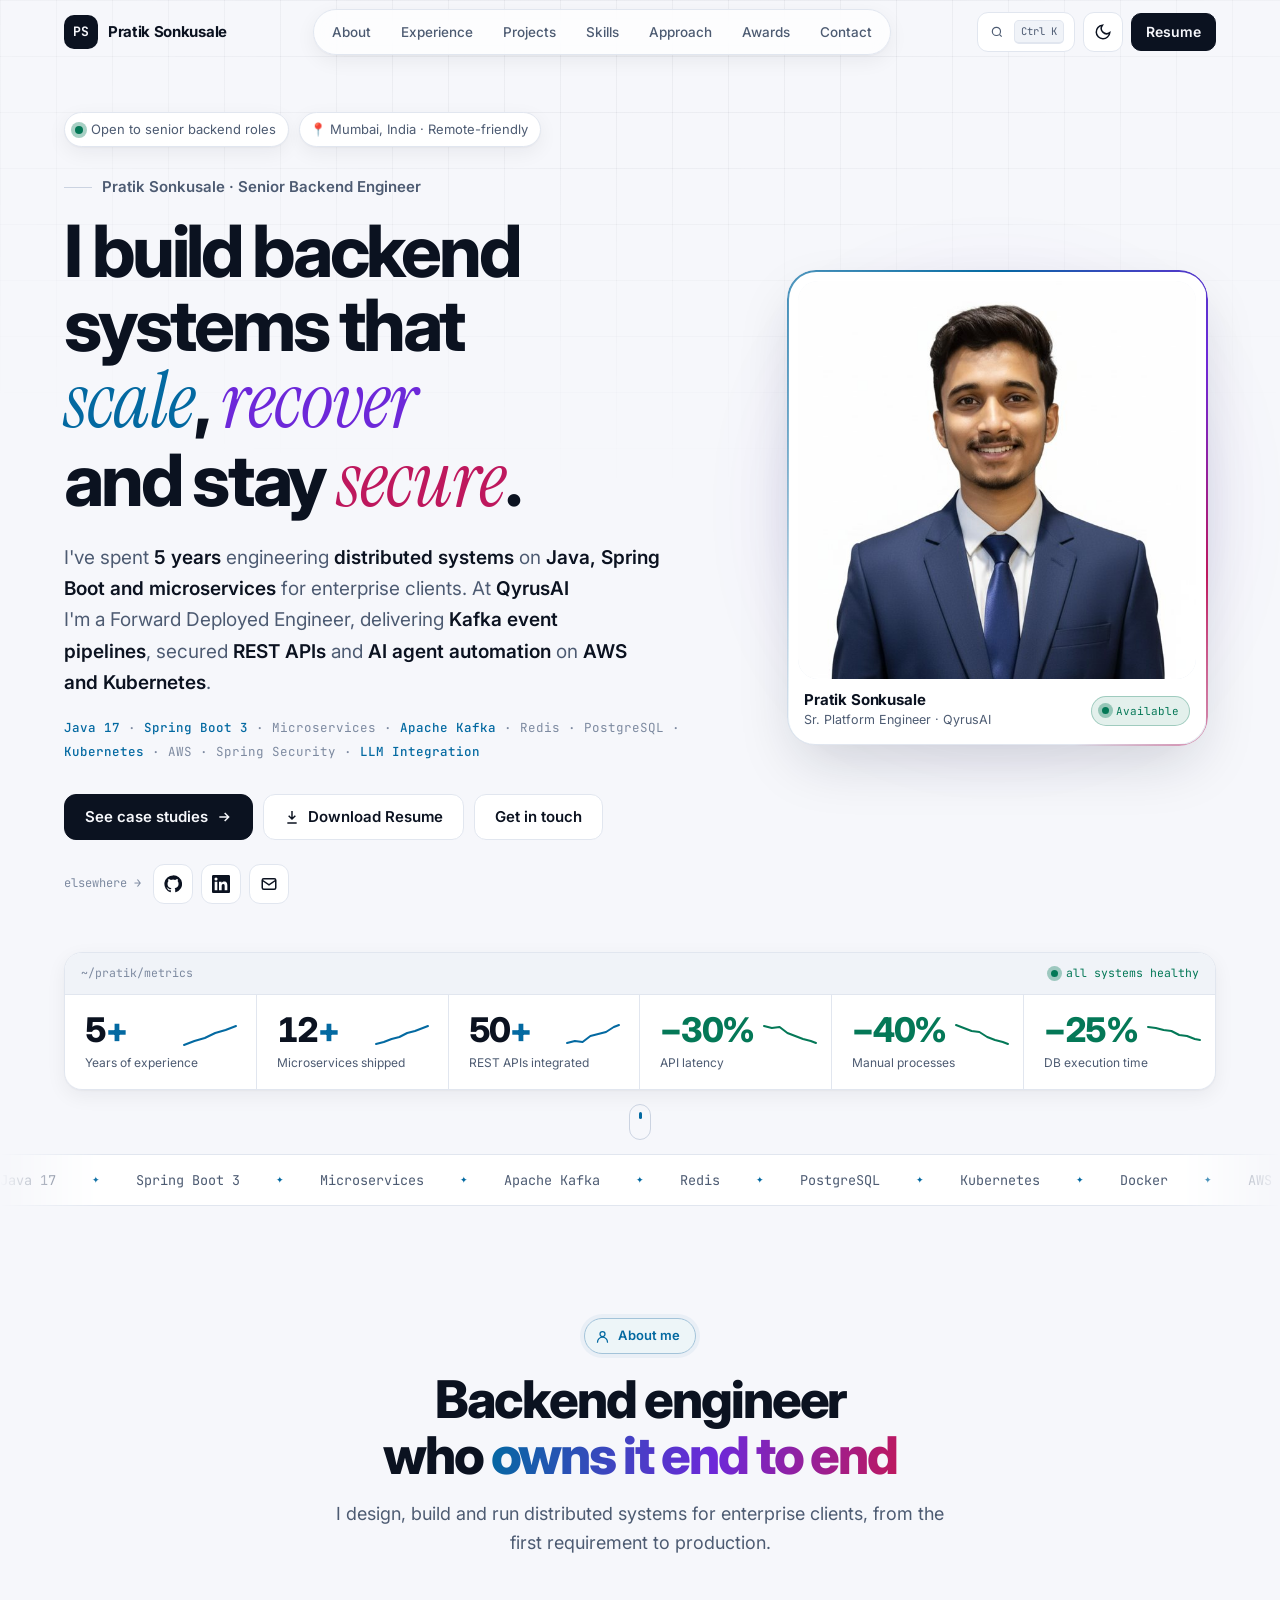
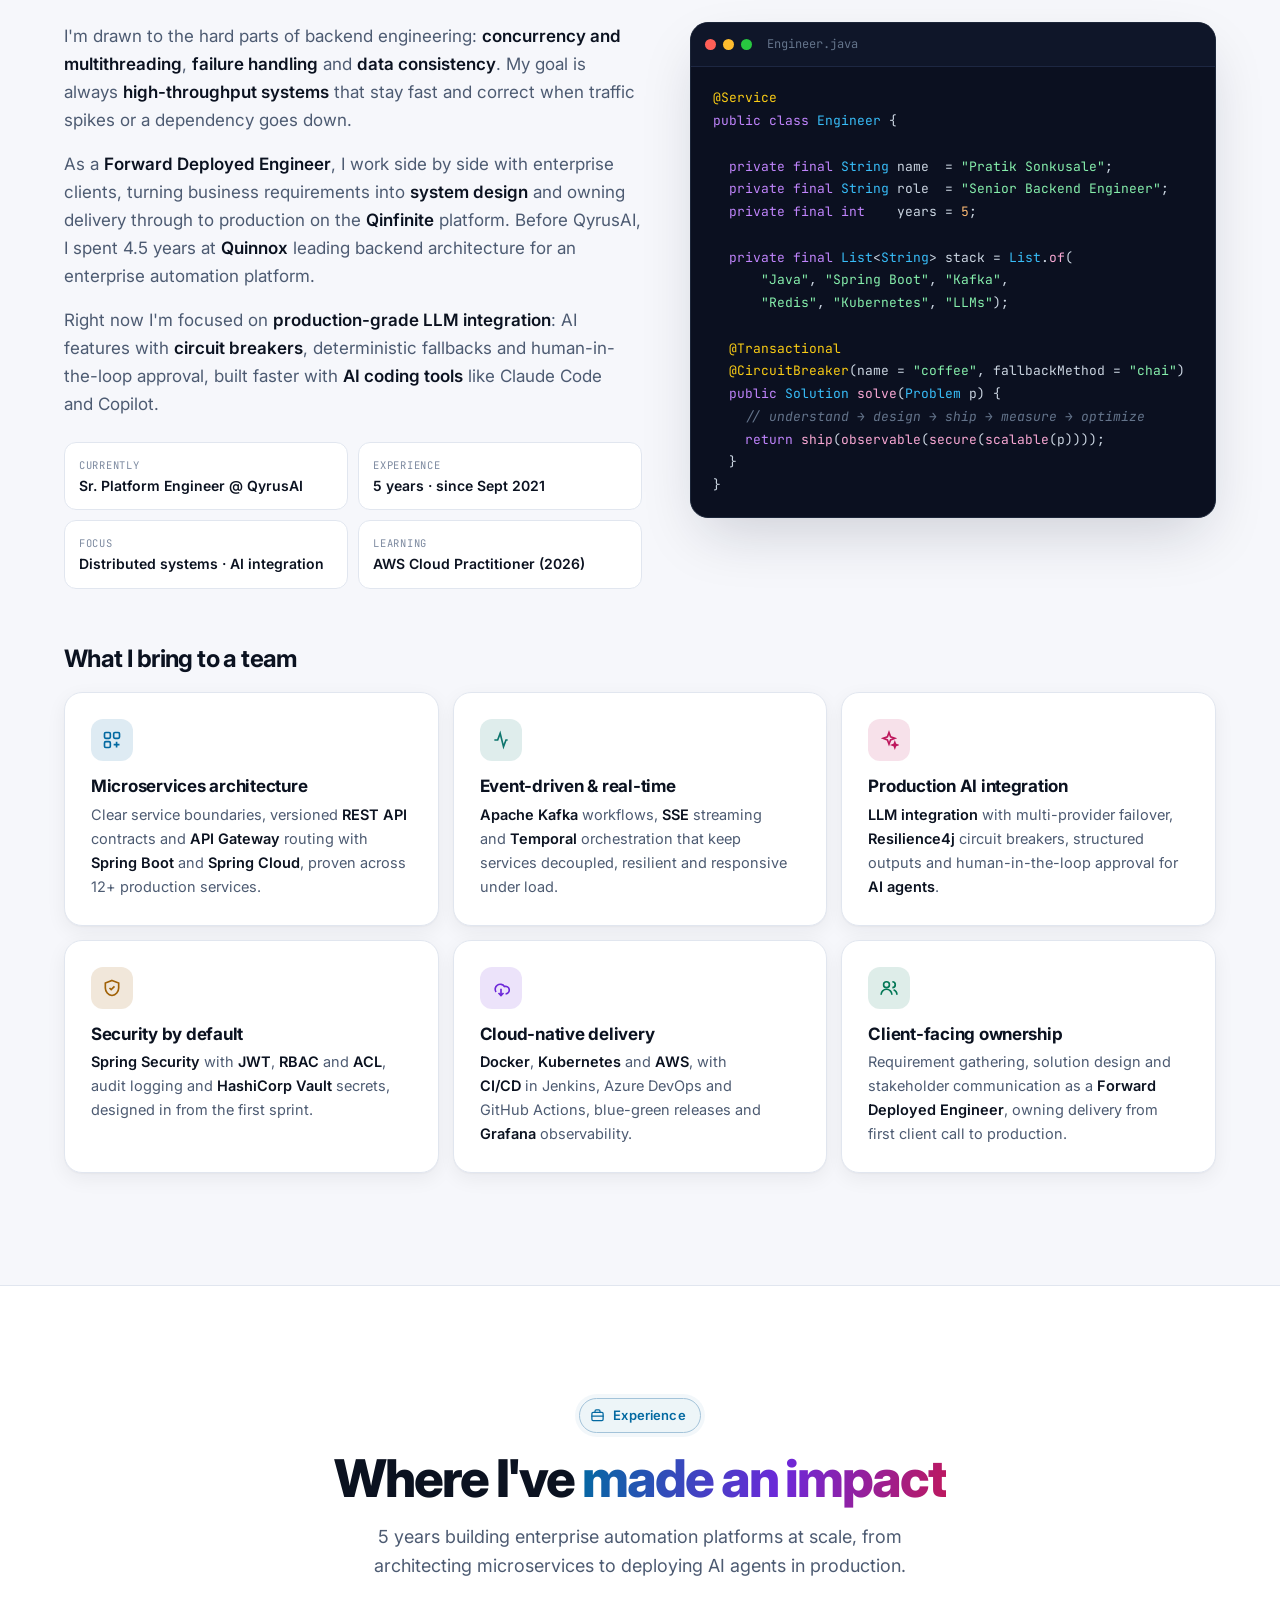
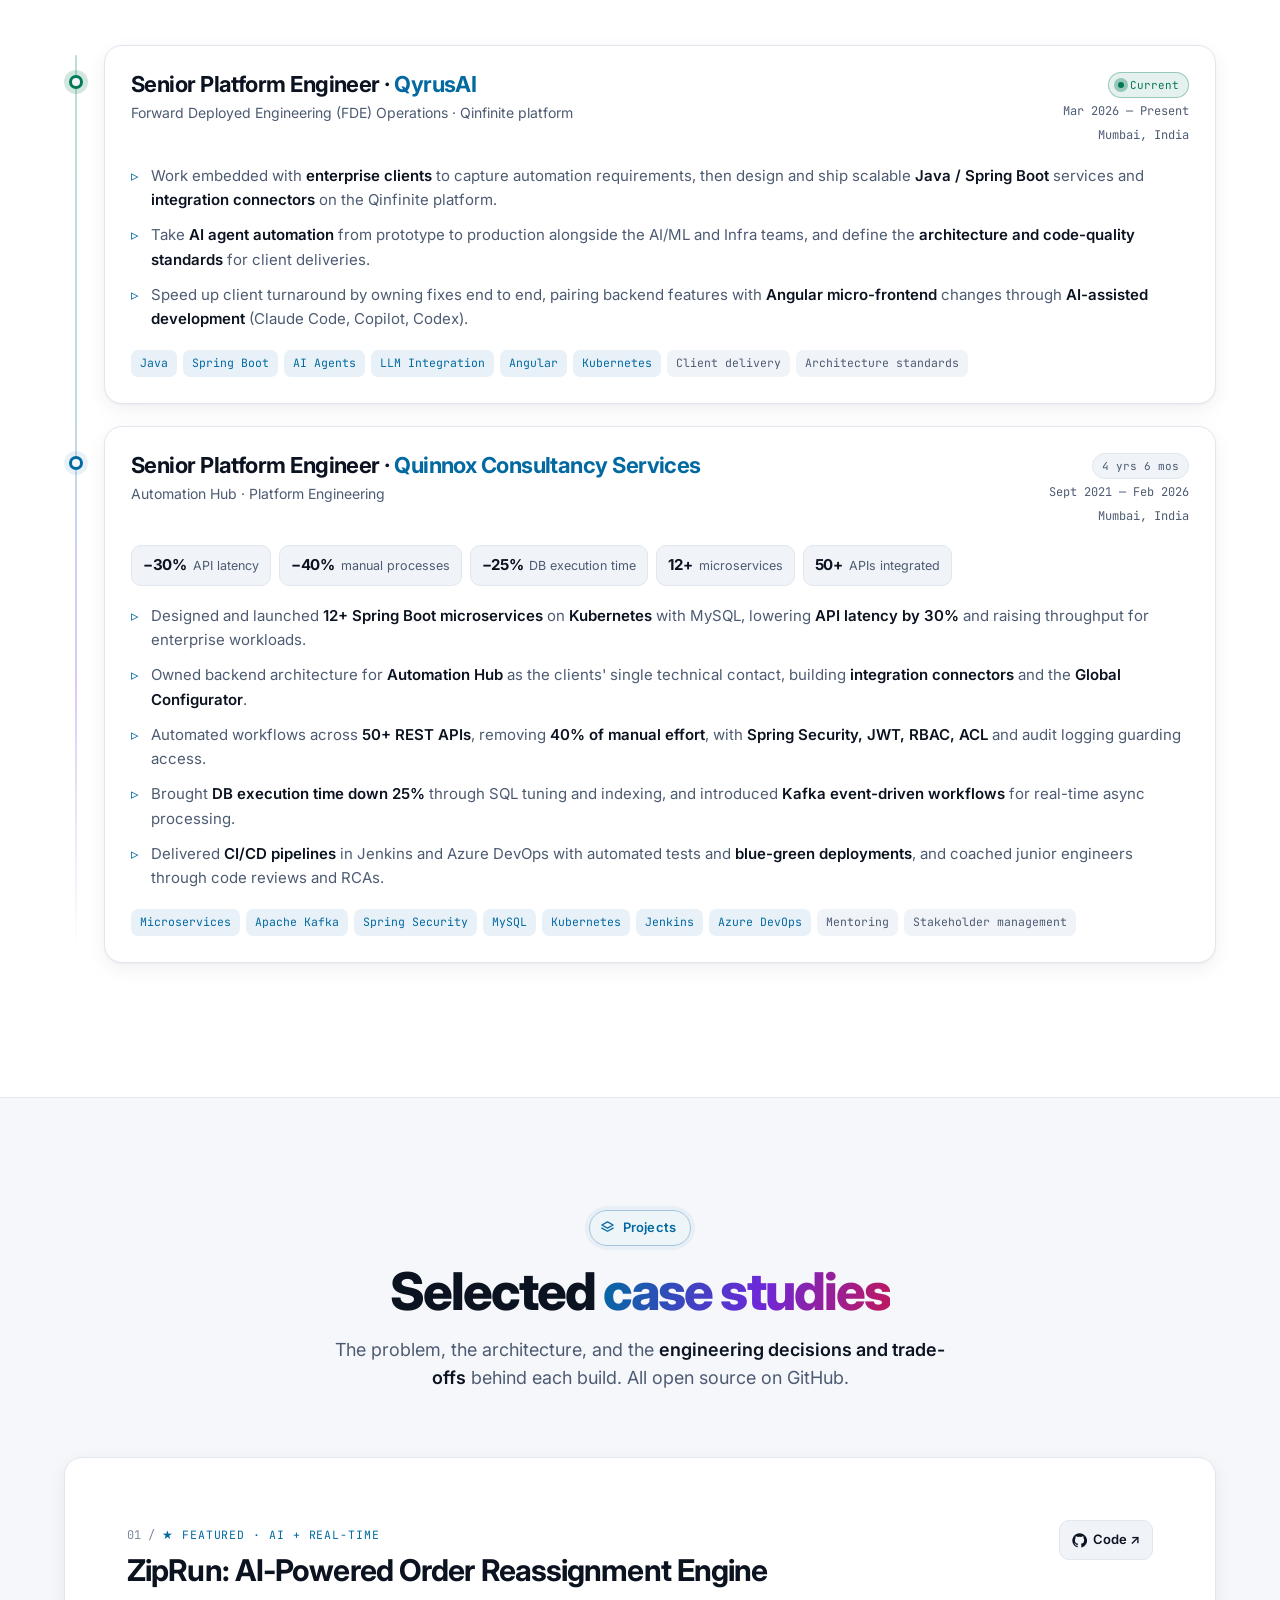
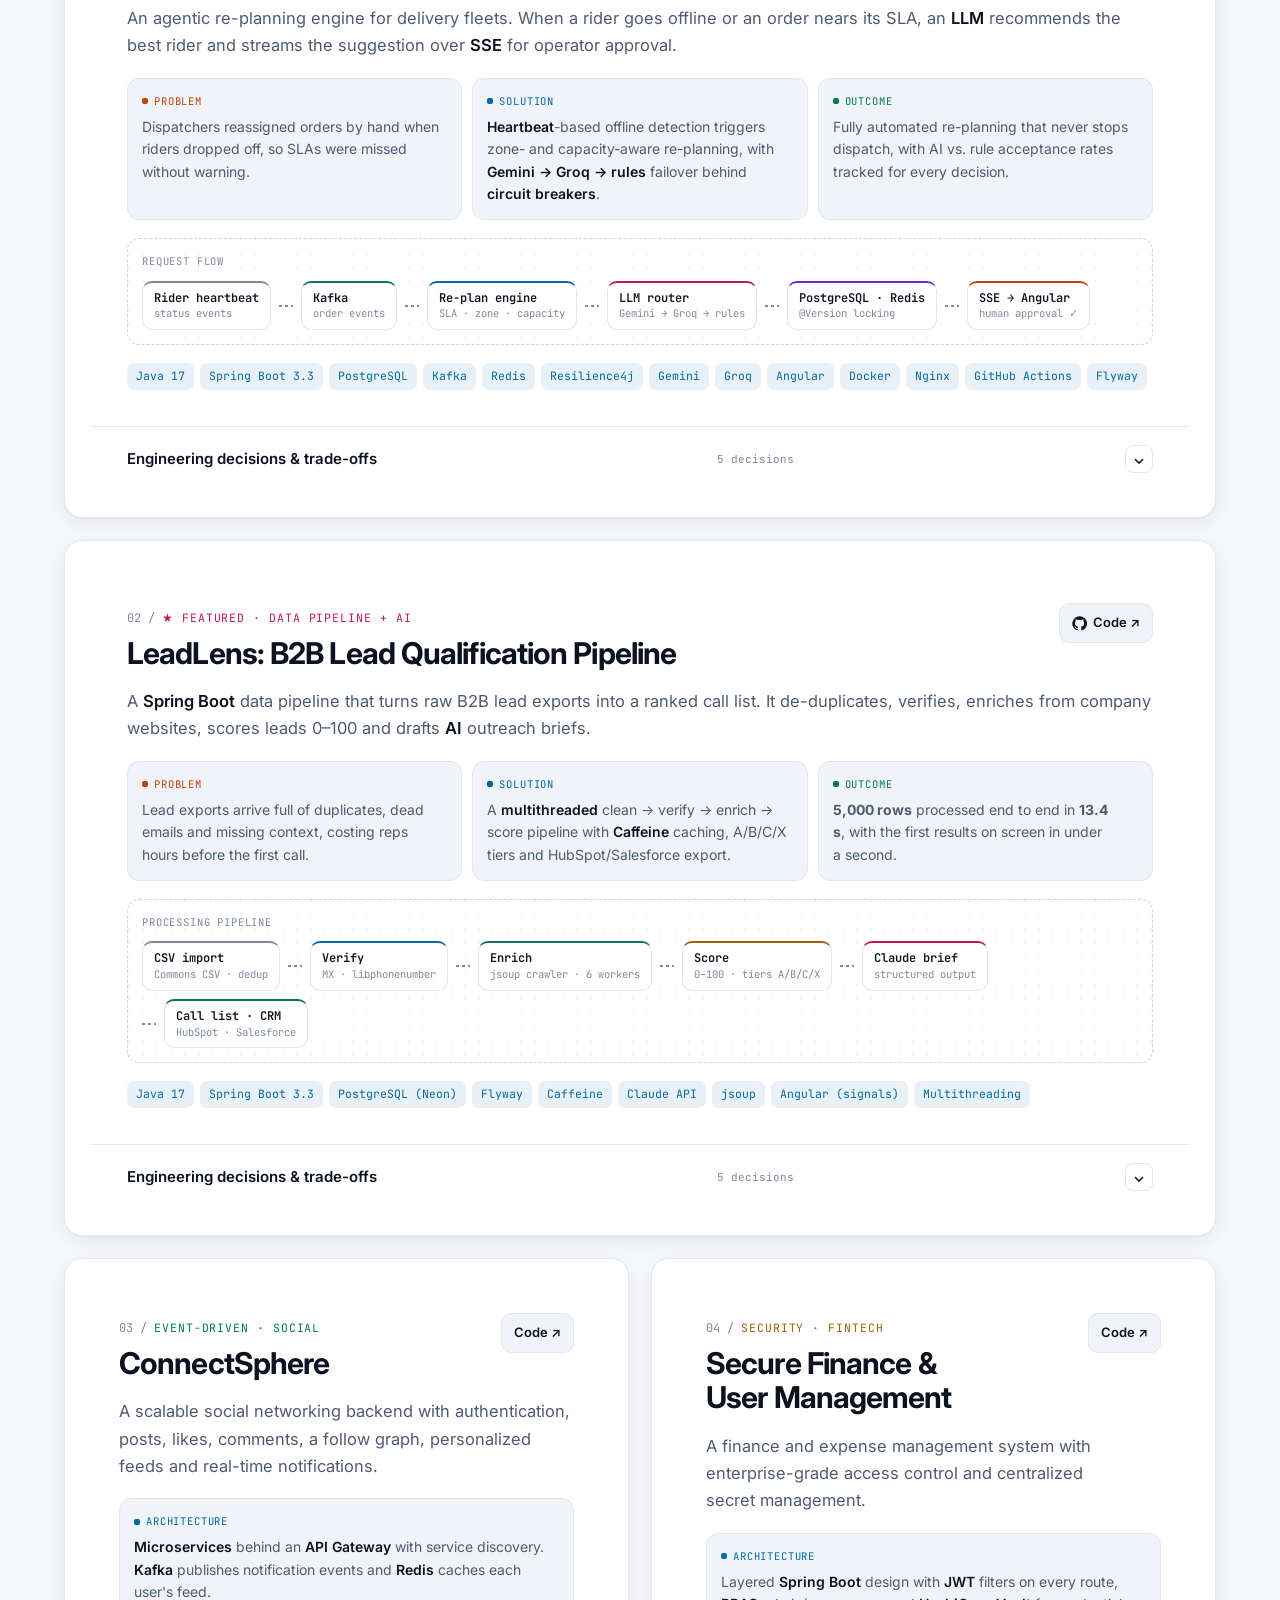
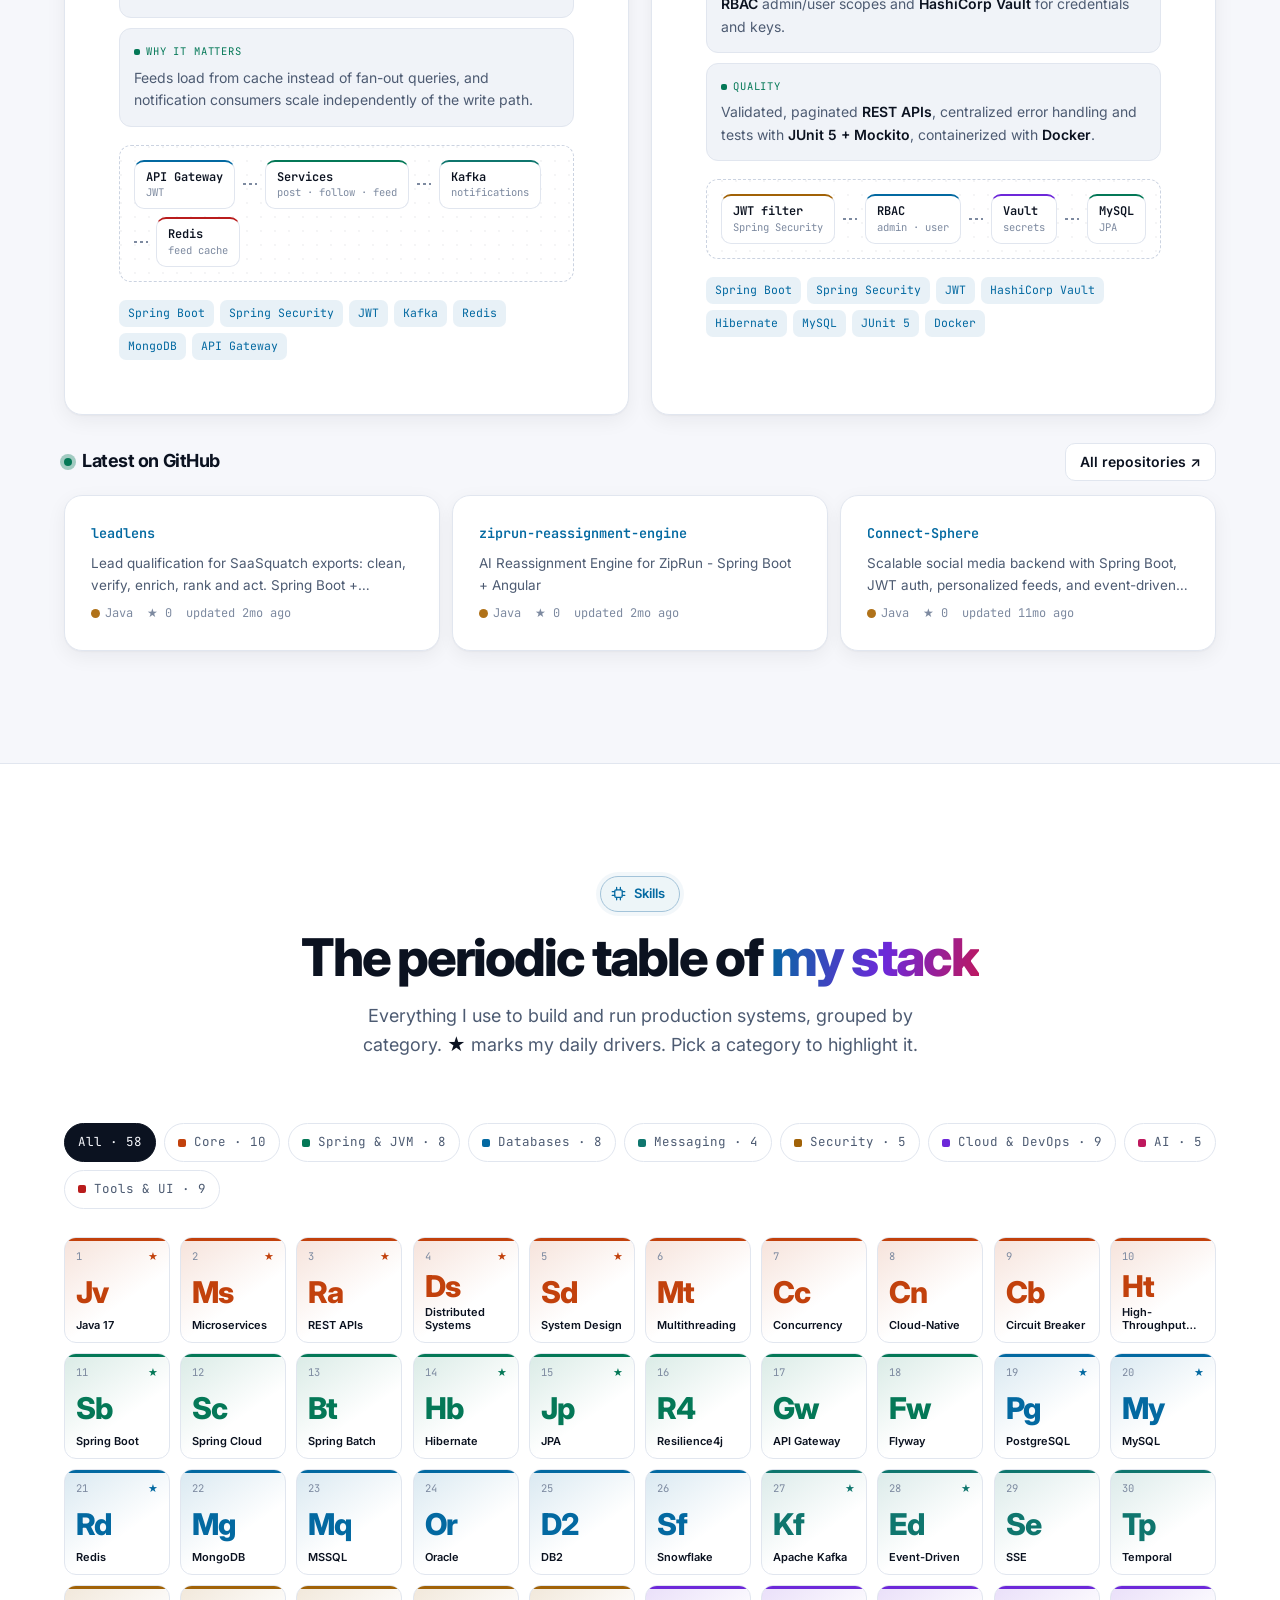
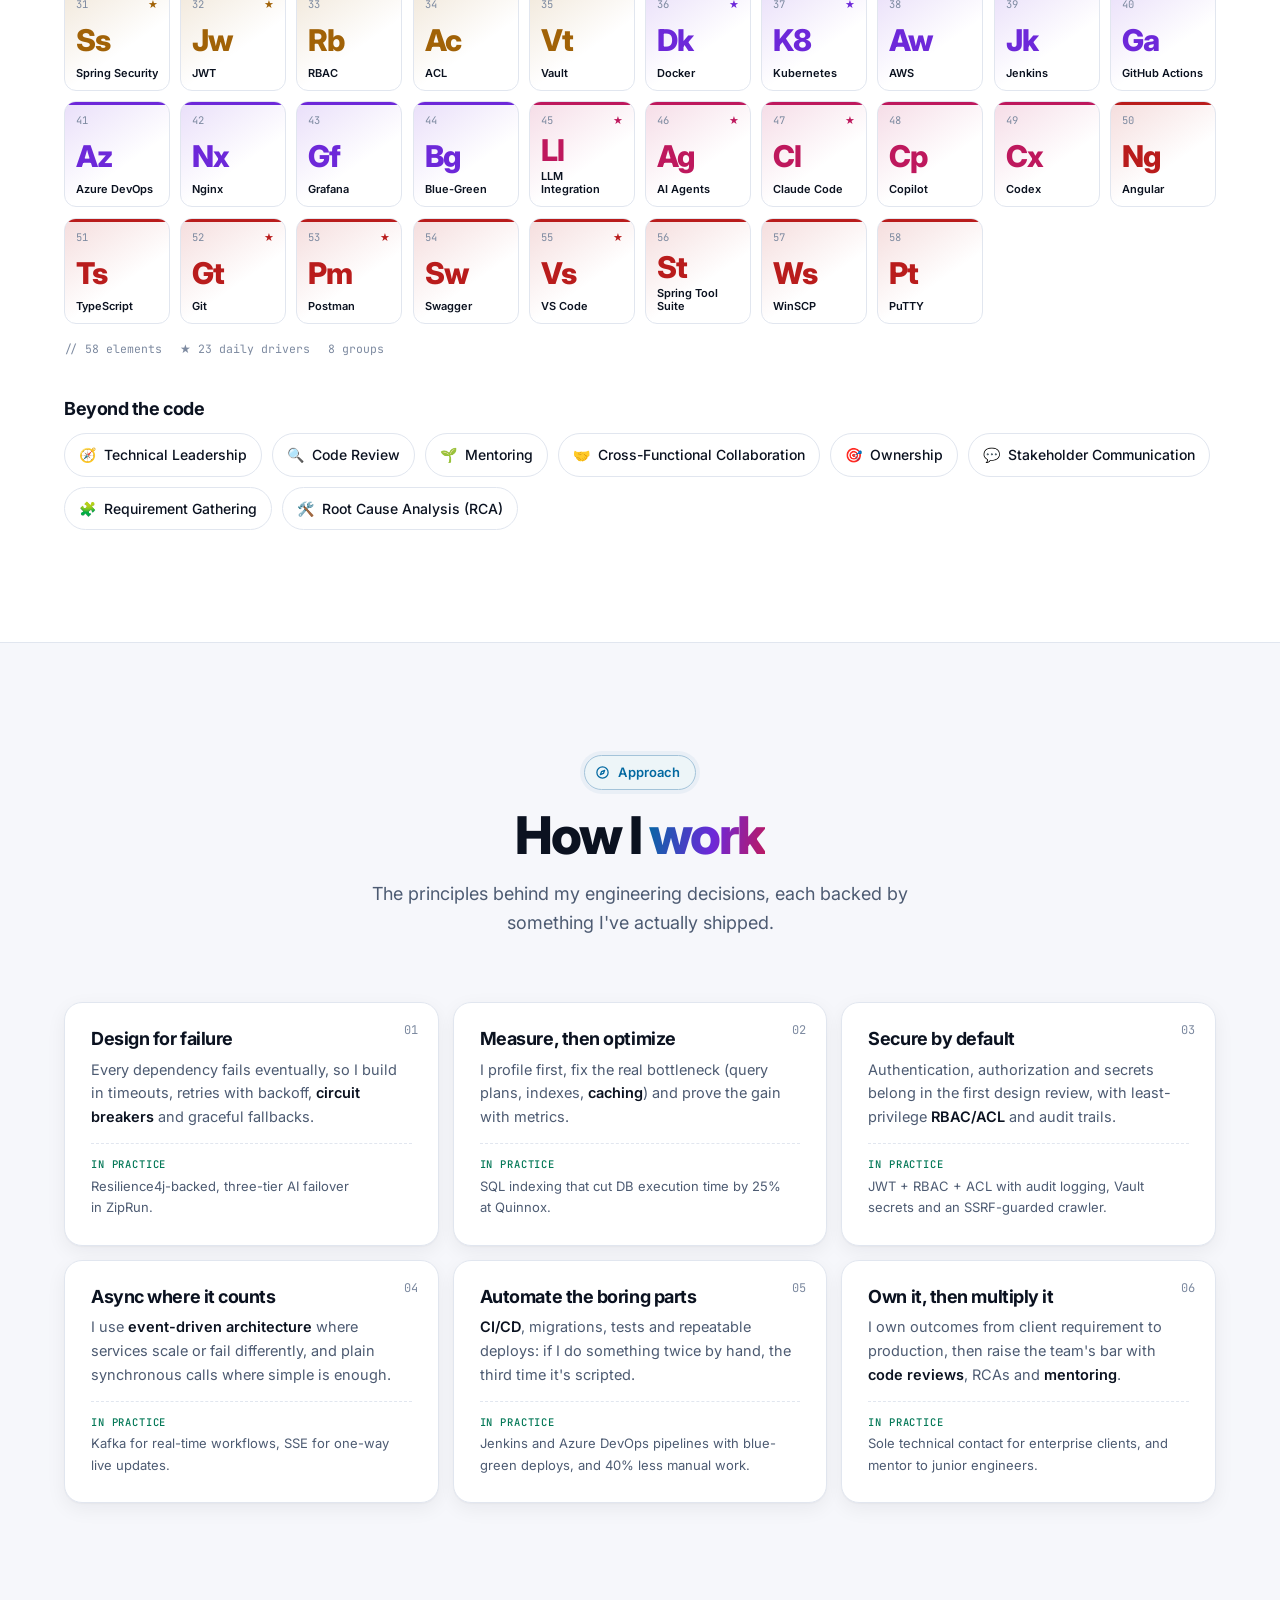
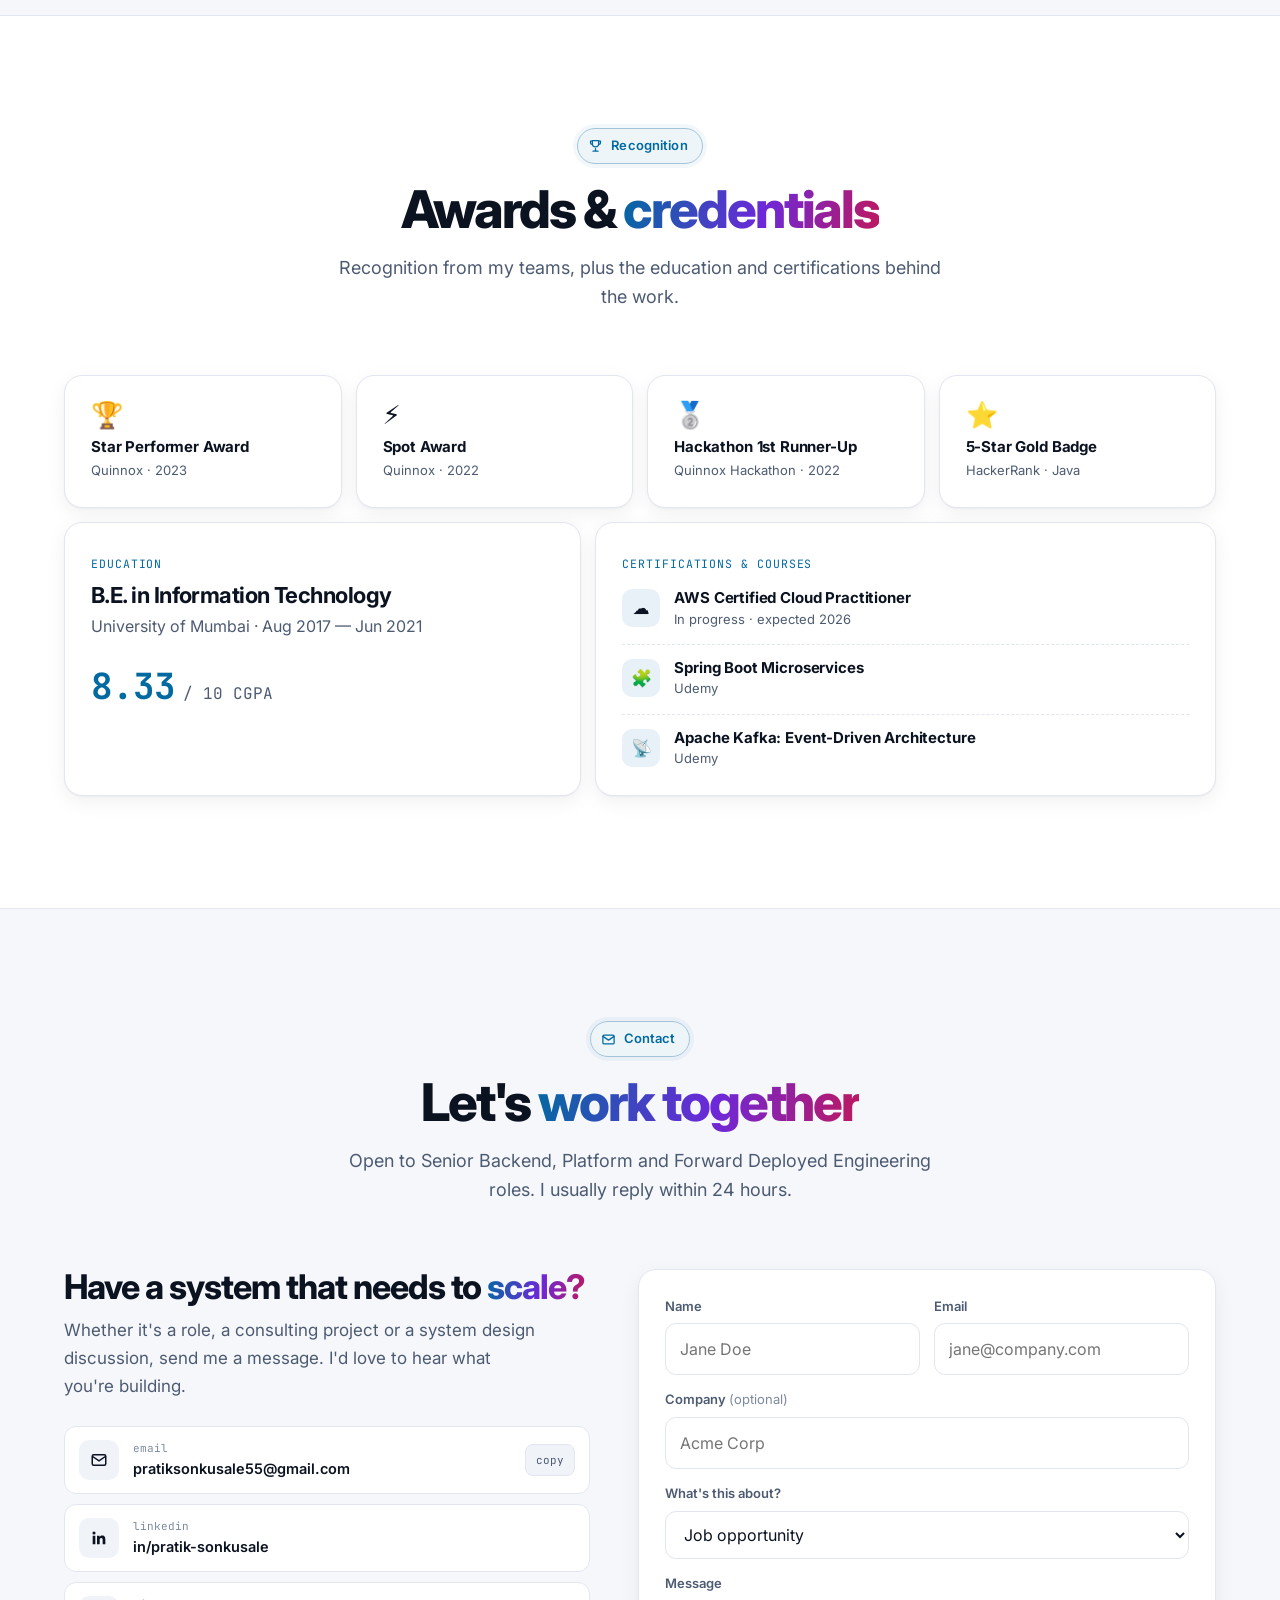
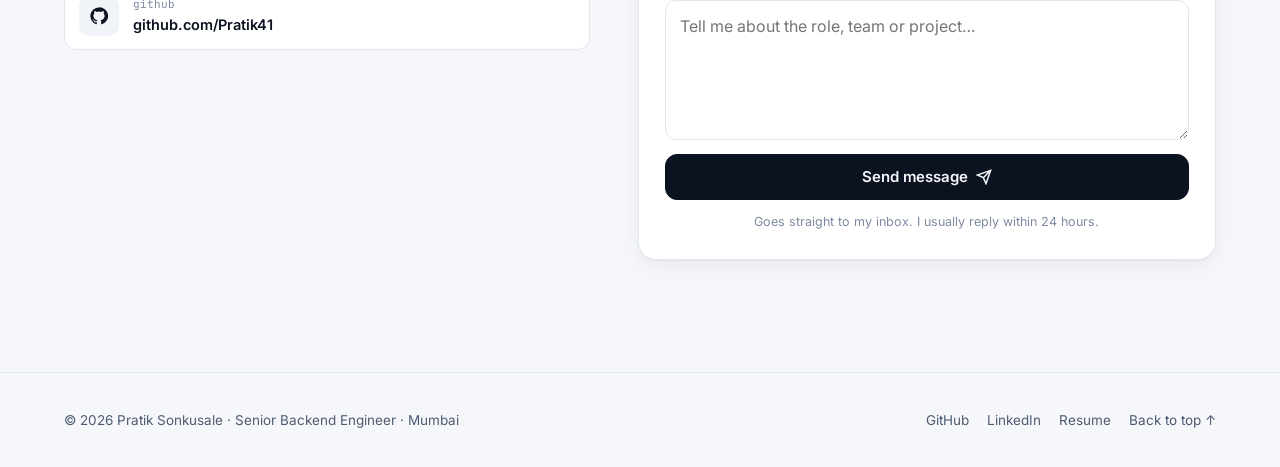
==== commit 437869a6: "Rewrite copy to be brief but complete, maximizing keywords Every resume point is covered again (with" ====
--- a/index.html
+++ b/index.html
@@ -131,7 +131,7 @@
         </div>
         <p class="hero-name reveal d1">Pratik Sonkusale · Senior Backend Engineer</p>
         <h1 class="reveal d1">I build backend systems that <span class="serif">scale</span>, <span class="serif v">recover</span> and stay <span class="serif p">secure</span>.</h1>
-        <p class="lead reveal d2"><strong>5 years</strong> shipping <strong>Java &amp; Spring Boot microservices</strong> for enterprise clients. Today I'm a Forward Deployed Engineer at <strong>QyrusAI</strong>, turning client problems into production systems.</p>
+        <p class="lead reveal d2">I've spent <strong>5 years</strong> engineering <strong>distributed systems</strong> on <strong>Java, Spring Boot and microservices</strong> for enterprise clients. At <strong>QyrusAI</strong> I'm a Forward Deployed Engineer, delivering <strong>Kafka event pipelines</strong>, secured <strong>REST APIs</strong> and <strong>AI agent automation</strong> on <strong>AWS and Kubernetes</strong>.</p>
         <p class="kw-line reveal d2" aria-label="Core technologies"><b>Java 17</b> · <b>Spring Boot 3</b> · Microservices · <b>Apache Kafka</b> · Redis · PostgreSQL · <b>Kubernetes</b> · AWS · Spring Security · <b>LLM Integration</b></p>
         <div class="cta reveal d3">
           <a href="#projects" class="btn btn-primary">See case studies
@@ -196,8 +196,9 @@
     <div class="sec-head reveal"><span class="sec-pill"><svg viewBox="0 0 24 24" fill="none" stroke="currentColor" stroke-width="2" stroke-linecap="round" stroke-linejoin="round" aria-hidden="true"><circle cx="12" cy="8" r="4"/><path d="M4 21a8 8 0 0 1 16 0"/></svg>About me</span><h2 id="about-h">Backend engineer who <span class="grad">owns it end to end</span></h2><p class="sec-sub">I design, build and run distributed systems for enterprise clients, from the first requirement to production.</p></div>
     <div class="about-grid">
       <div class="about-text reveal">
-        <p>I like the hard parts of backend work: <strong>concurrency</strong>, <strong>failure modes</strong> and <strong>data consistency</strong>. I build systems that stay fast and correct when traffic spikes or a dependency goes down.</p>
-        <p>I work directly with enterprise clients, so I own the whole path from a vague requirement to a running service. Lately my focus is <strong>production-grade LLM integration</strong>: AI features with fallbacks, guardrails and a human in the loop.</p>
+        <p>I'm drawn to the hard parts of backend engineering: <strong>concurrency and multithreading</strong>, <strong>failure handling</strong> and <strong>data consistency</strong>. My goal is always <strong>high-throughput systems</strong> that stay fast and correct when traffic spikes or a dependency goes down.</p>
+        <p>As a <strong>Forward Deployed Engineer</strong>, I work side by side with enterprise clients, turning business requirements into <strong>system design</strong> and owning delivery through to production on the <strong>Qinfinite</strong> platform. Before QyrusAI, I spent 4.5 years at <strong>Quinnox</strong> leading backend architecture for an enterprise automation platform.</p>
+        <p>Right now I'm focused on <strong>production-grade LLM integration</strong>: AI features with <strong>circuit breakers</strong>, deterministic fallbacks and human-in-the-loop approval, built faster with <strong>AI coding tools</strong> like Claude Code and Copilot.</p>
         <div class="facts">
           <div class="fact"><div class="k">Currently</div><div class="v">Sr. Platform Engineer @ QyrusAI</div></div>
           <div class="fact"><div class="k">Experience</div><div class="v">5 years · since Sept 2021</div></div>
@@ -234,32 +235,32 @@
       <article class="card lift cap reveal">
         <div class="ic" style="background:color-mix(in srgb,var(--accent) 13%,transparent);color:var(--accent)"><svg viewBox="0 0 24 24" fill="none" stroke="currentColor" stroke-width="2" aria-hidden="true"><rect x="3" y="3" width="7" height="7" rx="1.5"/><rect x="14" y="3" width="7" height="7" rx="1.5"/><rect x="3" y="14" width="7" height="7" rx="1.5"/><path d="M17.5 14v7M14 17.5h7"/></svg></div>
         <h3>Microservices architecture</h3>
-        <p>Clean service boundaries and API contracts with Spring Boot and Spring Cloud.</p>
+        <p>Clear service boundaries, versioned <strong>REST API</strong> contracts and <strong>API Gateway</strong> routing with <strong>Spring Boot</strong> and <strong>Spring Cloud</strong>, proven across 12+ production services.</p>
       </article>
       <article class="card lift cap reveal d1">
         <div class="ic" style="background:color-mix(in srgb,var(--teal) 13%,transparent);color:var(--teal)"><svg viewBox="0 0 24 24" fill="none" stroke="currentColor" stroke-width="2" aria-hidden="true"><path d="M4 12h4l3-8 4 16 3-8h2"/></svg></div>
         <h3>Event-driven &amp; real-time</h3>
-        <p>Kafka pipelines and SSE streams that decouple services and absorb load.</p>
+        <p><strong>Apache Kafka</strong> workflows, <strong>SSE</strong> streaming and <strong>Temporal</strong> orchestration that keep services decoupled, resilient and responsive under load.</p>
       </article>
       <article class="card lift cap reveal d2">
         <div class="ic" style="background:color-mix(in srgb,var(--pink) 13%,transparent);color:var(--pink)"><svg viewBox="0 0 24 24" fill="none" stroke="currentColor" stroke-width="2" aria-hidden="true"><path d="M12 3l1.9 5.1L19 10l-5.1 1.9L12 17l-1.9-5.1L5 10l5.1-1.9z"/><path d="M19 15l.8 2.2L22 18l-2.2.8L19 21l-.8-2.2L16 18l2.2-.8z"/></svg></div>
         <h3>Production AI integration</h3>
-        <p>LLM features with provider failover, circuit breakers and human approval.</p>
+        <p><strong>LLM integration</strong> with multi-provider failover, <strong>Resilience4j</strong> circuit breakers, structured outputs and human-in-the-loop approval for <strong>AI agents</strong>.</p>
       </article>
       <article class="card lift cap reveal">
         <div class="ic" style="background:color-mix(in srgb,var(--yellow) 15%,transparent);color:var(--yellow)"><svg viewBox="0 0 24 24" fill="none" stroke="currentColor" stroke-width="2" aria-hidden="true"><path d="M12 3l8 3v6c0 4.5-3.4 8.3-8 9-4.6-.7-8-4.5-8-9V6z"/><path d="m9 12 2 2 4-4"/></svg></div>
         <h3>Security by default</h3>
-        <p>JWT, RBAC/ACL, audit trails and Vault-managed secrets from day one.</p>
+        <p><strong>Spring Security</strong> with <strong>JWT</strong>, <strong>RBAC</strong> and <strong>ACL</strong>, audit logging and <strong>HashiCorp Vault</strong> secrets, designed in from the first sprint.</p>
       </article>
       <article class="card lift cap reveal d1">
         <div class="ic" style="background:color-mix(in srgb,var(--purple) 13%,transparent);color:var(--purple)"><svg viewBox="0 0 24 24" fill="none" stroke="currentColor" stroke-width="2" aria-hidden="true"><path d="M17.5 19a4.5 4.5 0 1 0-1.4-8.8A6 6 0 1 0 6 16.9"/><path d="M12 13v8M9 18l3 3 3-3"/></svg></div>
         <h3>Cloud-native delivery</h3>
-        <p>Docker, Kubernetes, AWS and CI/CD with zero-downtime blue-green releases.</p>
+        <p><strong>Docker</strong>, <strong>Kubernetes</strong> and <strong>AWS</strong>, with <strong>CI/CD</strong> in Jenkins, Azure DevOps and GitHub Actions, blue-green releases and <strong>Grafana</strong> observability.</p>
       </article>
       <article class="card lift cap reveal d2">
         <div class="ic" style="background:color-mix(in srgb,var(--green) 13%,transparent);color:var(--green)"><svg viewBox="0 0 24 24" fill="none" stroke="currentColor" stroke-width="2" aria-hidden="true"><circle cx="9" cy="8" r="3.5"/><path d="M2.5 20a6.5 6.5 0 0 1 13 0"/><path d="M16 4.5a3.5 3.5 0 0 1 0 7M21.5 20a6.5 6.5 0 0 0-4-6"/></svg></div>
         <h3>Client-facing ownership</h3>
-        <p>I turn business problems into designs and see them through to production.</p>
+        <p>Requirement gathering, solution design and stakeholder communication as a <strong>Forward Deployed Engineer</strong>, owning delivery from first client call to production.</p>
       </article>
     </div>
   </div>
@@ -280,9 +281,9 @@
             <div class="meta"><span class="badge live"><span class="dot" aria-hidden="true"></span>Current</span><span><time datetime="2026-03">Mar 2026</time> — Present</span><span>Mumbai, India</span></div>
           </div>
           <ul>
-            <li>Partner with <strong>enterprise clients</strong> on automation use cases, then build the <strong>Spring Boot</strong> services and <strong>integration connectors</strong> that deliver them.</li>
-            <li>Take <strong>AI agent automation</strong> from prototype to production with the AI/ML and Infra teams.</li>
-            <li>Ship across backend and <strong>Angular</strong> using <strong>AI-assisted development</strong>, and set the team's architecture and code-quality bar.</li>
+            <li>Work embedded with <strong>enterprise clients</strong> to capture automation requirements, then design and ship scalable <strong>Java / Spring Boot</strong> services and <strong>integration connectors</strong> on the Qinfinite platform.</li>
+            <li>Take <strong>AI agent automation</strong> from prototype to production alongside the AI/ML and Infra teams, and define the <strong>architecture and code-quality standards</strong> for client deliveries.</li>
+            <li>Speed up client turnaround by owning fixes end to end, pairing backend features with <strong>Angular micro-frontend</strong> changes through <strong>AI-assisted development</strong> (Claude Code, Copilot, Codex).</li>
           </ul>
           <div class="tags"><span class="tag">Java</span><span class="tag">Spring Boot</span><span class="tag">AI Agents</span><span class="tag">LLM Integration</span><span class="tag">Angular</span><span class="tag">Kubernetes</span><span class="tag plain">Client delivery</span><span class="tag plain">Architecture standards</span></div>
         </article>
@@ -304,10 +305,11 @@
             <span class="ichip"><b>50+</b> APIs integrated</span>
           </div>
           <ul>
-            <li>Led backend architecture for <strong>Automation Hub</strong> and was the go-to engineer for its enterprise clients.</li>
-            <li>Designed and scaled <strong>microservices on Kubernetes</strong>, with <strong>Kafka</strong> for real-time async processing.</li>
-            <li>Replaced manual workflows with <strong>REST API integrations</strong>, secured by <strong>Spring Security, JWT, RBAC and ACL</strong>.</li>
-            <li>Set up <strong>CI/CD</strong> with blue-green releases and mentored junior engineers through reviews and RCAs.</li>
+            <li>Designed and launched <strong>12+ Spring Boot microservices</strong> on <strong>Kubernetes</strong> with MySQL, lowering <strong>API latency by 30%</strong> and raising throughput for enterprise workloads.</li>
+            <li>Owned backend architecture for <strong>Automation Hub</strong> as the clients' single technical contact, building <strong>integration connectors</strong> and the <strong>Global Configurator</strong>.</li>
+            <li>Automated workflows across <strong>50+ REST APIs</strong>, removing <strong>40% of manual effort</strong>, with <strong>Spring Security, JWT, RBAC, ACL</strong> and audit logging guarding access.</li>
+            <li>Brought <strong>DB execution time down 25%</strong> through SQL tuning and indexing, and introduced <strong>Kafka event-driven workflows</strong> for real-time async processing.</li>
+            <li>Delivered <strong>CI/CD pipelines</strong> in Jenkins and Azure DevOps with automated tests and <strong>blue-green deployments</strong>, and coached junior engineers through code reviews and RCAs.</li>
           </ul>
           <div class="tags"><span class="tag">Microservices</span><span class="tag">Apache Kafka</span><span class="tag">Spring Security</span><span class="tag">MySQL</span><span class="tag">Kubernetes</span><span class="tag">Jenkins</span><span class="tag">Azure DevOps</span><span class="tag plain">Mentoring</span><span class="tag plain">Stakeholder management</span></div>
         </article>
@@ -333,11 +335,11 @@
             <a class="gh-link" href="https://github.com/Pratik41/ziprun-reassignment-engine" target="_blank" rel="noopener noreferrer" aria-label="ZipRun source code on GitHub (opens in new tab)">
               <svg viewBox="0 0 24 24" fill="currentColor" aria-hidden="true"><path d="M12 .5a11.5 11.5 0 0 0-3.64 22.41c.58.1.79-.25.79-.56v-2c-3.2.7-3.88-1.37-3.88-1.37-.52-1.33-1.28-1.69-1.28-1.69-1.05-.71.08-.7.08-.7 1.16.08 1.77 1.19 1.77 1.19 1.03 1.77 2.7 1.26 3.36.96.1-.75.4-1.26.73-1.55-2.55-.29-5.24-1.28-5.24-5.69 0-1.26.45-2.28 1.19-3.09-.12-.29-.52-1.46.11-3.05 0 0 .97-.31 3.17 1.18a10.9 10.9 0 0 1 5.77 0c2.2-1.49 3.17-1.18 3.17-1.18.63 1.59.23 2.76.11 3.05.74.81 1.19 1.83 1.19 3.09 0 4.42-2.69 5.39-5.26 5.68.41.36.78 1.06.78 2.14v3.17c0 .31.21.67.8.56A11.5 11.5 0 0 0 12 .5z"/></svg>Code ↗</a>
           </div>
-          <p class="one">When a rider drops offline, an LLM picks the best replacement and an operator approves it in one click.</p>
+          <p class="one">An agentic re-planning engine for delivery fleets. When a rider goes offline or an order nears its SLA, an <strong>LLM</strong> recommends the best rider and streams the suggestion over <strong>SSE</strong> for operator approval.</p>
           <div class="psr">
-            <div class="p"><div class="lbl">Problem</div><p>Orders were reshuffled by hand, and SLAs slipped silently.</p></div>
-            <div class="s"><div class="lbl">Solution</div><p>Heartbeat detection triggers zone-aware AI re-planning, streamed live over SSE.</p></div>
-            <div class="r"><div class="lbl">Outcome</div><p>Dispatch keeps running even when an AI provider is down.</p></div>
+            <div class="p"><div class="lbl">Problem</div><p>Dispatchers reassigned orders by hand when riders dropped off, so SLAs were missed without warning.</p></div>
+            <div class="s"><div class="lbl">Solution</div><p><strong>Heartbeat</strong>-based offline detection triggers zone- and capacity-aware re-planning, with <strong>Gemini → Groq → rules</strong> failover behind <strong>circuit breakers</strong>.</p></div>
+            <div class="r"><div class="lbl">Outcome</div><p>Fully automated re-planning that never stops dispatch, with AI vs. rule acceptance rates tracked for every decision.</p></div>
           </div>
           <div class="pipeline-wrap">
             <div class="pipeline-title">Request flow</div>
@@ -375,11 +377,11 @@
             <a class="gh-link" href="https://github.com/Pratik41/leadlens" target="_blank" rel="noopener noreferrer" aria-label="LeadLens source code on GitHub (opens in new tab)">
               <svg viewBox="0 0 24 24" fill="currentColor" aria-hidden="true"><path d="M12 .5a11.5 11.5 0 0 0-3.64 22.41c.58.1.79-.25.79-.56v-2c-3.2.7-3.88-1.37-3.88-1.37-.52-1.33-1.28-1.69-1.28-1.69-1.05-.71.08-.7.08-.7 1.16.08 1.77 1.19 1.77 1.19 1.03 1.77 2.7 1.26 3.36.96.1-.75.4-1.26.73-1.55-2.55-.29-5.24-1.28-5.24-5.69 0-1.26.45-2.28 1.19-3.09-.12-.29-.52-1.46.11-3.05 0 0 .97-.31 3.17 1.18a10.9 10.9 0 0 1 5.77 0c2.2-1.49 3.17-1.18 3.17-1.18.63 1.59.23 2.76.11 3.05.74.81 1.19 1.83 1.19 3.09 0 4.42-2.69 5.39-5.26 5.68.41.36.78 1.06.78 2.14v3.17c0 .31.21.67.8.56A11.5 11.5 0 0 0 12 .5z"/></svg>Code ↗</a>
           </div>
-          <p class="one">Turns a messy lead export into a ranked, ready-to-call list with AI outreach briefs.</p>
+          <p class="one">A <strong>Spring Boot</strong> data pipeline that turns raw B2B lead exports into a ranked call list. It de-duplicates, verifies, enriches from company websites, scores leads 0–100 and drafts <strong>AI</strong> outreach briefs.</p>
           <div class="psr">
-            <div class="p"><div class="lbl">Problem</div><p>Duplicates and dead emails cost reps hours before the first call.</p></div>
-            <div class="s"><div class="lbl">Solution</div><p>A clean → verify → enrich → score pipeline with CRM export.</p></div>
-            <div class="r"><div class="lbl">Outcome</div><p><b>5,000 rows</b> processed end to end in <b>13.4 s</b>.</p></div>
+            <div class="p"><div class="lbl">Problem</div><p>Lead exports arrive full of duplicates, dead emails and missing context, costing reps hours before the first call.</p></div>
+            <div class="s"><div class="lbl">Solution</div><p>A <strong>multithreaded</strong> clean → verify → enrich → score pipeline with <strong>Caffeine</strong> caching, A/B/C/X tiers and HubSpot/Salesforce export.</p></div>
+            <div class="r"><div class="lbl">Outcome</div><p><b>5,000 rows</b> processed end to end in <b>13.4 s</b>, with the first results on screen in under a second.</p></div>
           </div>
           <div class="pipeline-wrap">
             <div class="pipeline-title">Processing pipeline</div>
@@ -416,10 +418,10 @@
             </div>
             <a class="gh-link" href="https://github.com/Pratik41/Connect-Sphere" target="_blank" rel="noopener noreferrer" aria-label="ConnectSphere source code on GitHub (opens in new tab)">Code ↗</a>
           </div>
-          <p class="one">A social platform backend with feeds, follows and real-time notifications.</p>
+          <p class="one">A scalable social networking backend with authentication, posts, likes, comments, a follow graph, personalized feeds and real-time notifications.</p>
           <div class="psr">
-            <div class="s"><div class="lbl">Architecture</div><p><strong>API Gateway</strong> and service discovery, <strong>Kafka</strong> for notifications, <strong>Redis</strong> for feeds.</p></div>
-            <div class="r"><div class="lbl">Why it matters</div><p>Feeds load from cache, and notifications scale on their own.</p></div>
+            <div class="s"><div class="lbl">Architecture</div><p><strong>Microservices</strong> behind an <strong>API Gateway</strong> with service discovery. <strong>Kafka</strong> publishes notification events and <strong>Redis</strong> caches each user's feed.</p></div>
+            <div class="r"><div class="lbl">Why it matters</div><p>Feeds load from cache instead of fan-out queries, and notification consumers scale independently of the write path.</p></div>
           </div>
           <div class="pipeline-wrap">
             <ol class="pipeline" aria-label="ConnectSphere flow">
@@ -443,10 +445,10 @@
             </div>
             <a class="gh-link" href="https://github.com/Pratik41/secure-finance-user-management" target="_blank" rel="noopener noreferrer" aria-label="Secure Finance source code on GitHub (opens in new tab)">Code ↗</a>
           </div>
-          <p class="one">An expense management system with enterprise-grade access control.</p>
+          <p class="one">A finance and expense management system with enterprise-grade access control and centralized secret management.</p>
           <div class="psr">
-            <div class="s"><div class="lbl">Architecture</div><p><strong>JWT</strong> on every route, <strong>RBAC</strong> roles, and secrets in <strong>HashiCorp Vault</strong>.</p></div>
-            <div class="r"><div class="lbl">Quality</div><p>Validated, paginated APIs tested with <strong>JUnit 5 + Mockito</strong>.</p></div>
+            <div class="s"><div class="lbl">Architecture</div><p>Layered <strong>Spring Boot</strong> design with <strong>JWT</strong> filters on every route, <strong>RBAC</strong> admin/user scopes and <strong>HashiCorp Vault</strong> for credentials and keys.</p></div>
+            <div class="r"><div class="lbl">Quality</div><p>Validated, paginated <strong>REST APIs</strong>, centralized error handling and tests with <strong>JUnit 5 + Mockito</strong>, containerized with <strong>Docker</strong>.</p></div>
           </div>
           <div class="pipeline-wrap">
             <ol class="pipeline" aria-label="Secure Finance request flow">
@@ -508,33 +510,33 @@
     <div class="principles">
       <article class="card principle reveal">
         <h3>Design for failure</h3>
-        <p>Every dependency fails eventually, so I plan for graceful degradation.</p>
-        <p class="proof"><b>In practice</b>Circuit breakers and three-tier AI failover in ZipRun.</p>
+        <p>Every dependency fails eventually, so I build in timeouts, retries with backoff, <strong>circuit breakers</strong> and graceful fallbacks.</p>
+        <p class="proof"><b>In practice</b>Resilience4j-backed, three-tier AI failover in ZipRun.</p>
       </article>
       <article class="card principle reveal d1">
         <h3>Measure, then optimize</h3>
-        <p>Profile first, fix the real bottleneck, then prove the gain with numbers.</p>
-        <p class="proof"><b>In practice</b>Query tuning and indexing on high-traffic services.</p>
+        <p>I profile first, fix the real bottleneck (query plans, indexes, <strong>caching</strong>) and prove the gain with metrics.</p>
+        <p class="proof"><b>In practice</b>SQL indexing that cut DB execution time by 25% at Quinnox.</p>
       </article>
       <article class="card principle reveal d2">
         <h3>Secure by default</h3>
-        <p>Access control and secrets belong in the first design review, not the last.</p>
-        <p class="proof"><b>In practice</b>Least-privilege RBAC/ACL, audit logs and an SSRF-guarded crawler.</p>
+        <p>Authentication, authorization and secrets belong in the first design review, with least-privilege <strong>RBAC/ACL</strong> and audit trails.</p>
+        <p class="proof"><b>In practice</b>JWT + RBAC + ACL with audit logging, Vault secrets and an SSRF-guarded crawler.</p>
       </article>
       <article class="card principle reveal">
         <h3>Async where it counts</h3>
-        <p>Events where services scale differently, plain synchronous calls where they don't.</p>
-        <p class="proof"><b>In practice</b>Kafka for workflows, SSE for live updates.</p>
+        <p>I use <strong>event-driven architecture</strong> where services scale or fail differently, and plain synchronous calls where simple is enough.</p>
+        <p class="proof"><b>In practice</b>Kafka for real-time workflows, SSE for one-way live updates.</p>
       </article>
       <article class="card principle reveal d1">
         <h3>Automate the boring parts</h3>
-        <p>If I do something twice by hand, the third time it's scripted.</p>
-        <p class="proof"><b>In practice</b>Pipelines in Jenkins, Azure DevOps and GitHub Actions.</p>
+        <p><strong>CI/CD</strong>, migrations, tests and repeatable deploys: if I do something twice by hand, the third time it's scripted.</p>
+        <p class="proof"><b>In practice</b>Jenkins and Azure DevOps pipelines with blue-green deploys, and 40% less manual work.</p>
       </article>
       <article class="card principle reveal d2">
         <h3>Own it, then multiply it</h3>
-        <p>Own the outcome, then lift the team through reviews and mentoring.</p>
-        <p class="proof"><b>In practice</b>Client-facing technical lead and mentor to junior engineers.</p>
+        <p>I own outcomes from client requirement to production, then raise the team's bar with <strong>code reviews</strong>, RCAs and <strong>mentoring</strong>.</p>
+        <p class="proof"><b>In practice</b>Sole technical contact for enterprise clients, and mentor to junior engineers.</p>
       </article>
     </div>
   </div>
--- a/assets/css/styles.css
+++ b/assets/css/styles.css
@@ -735,3 +735,6 @@
 .form-status.err { color: var(--red); border-color: color-mix(in srgb, var(--red) 35%, transparent); background: color-mix(in srgb, var(--red) 8%, transparent); }
 .form-status a { text-decoration: underline; color: inherit; font-weight: 600; }
 .btn[disabled] { opacity: .7; cursor: progress; transform: none; }
+
+/* Keywords pop when skimming: bold terms use the primary text color everywhere */
+.cap p strong, .psr p strong, .proj .one strong, .principle p strong, .job li strong, .lead strong { color: var(--text); font-weight: 600; }
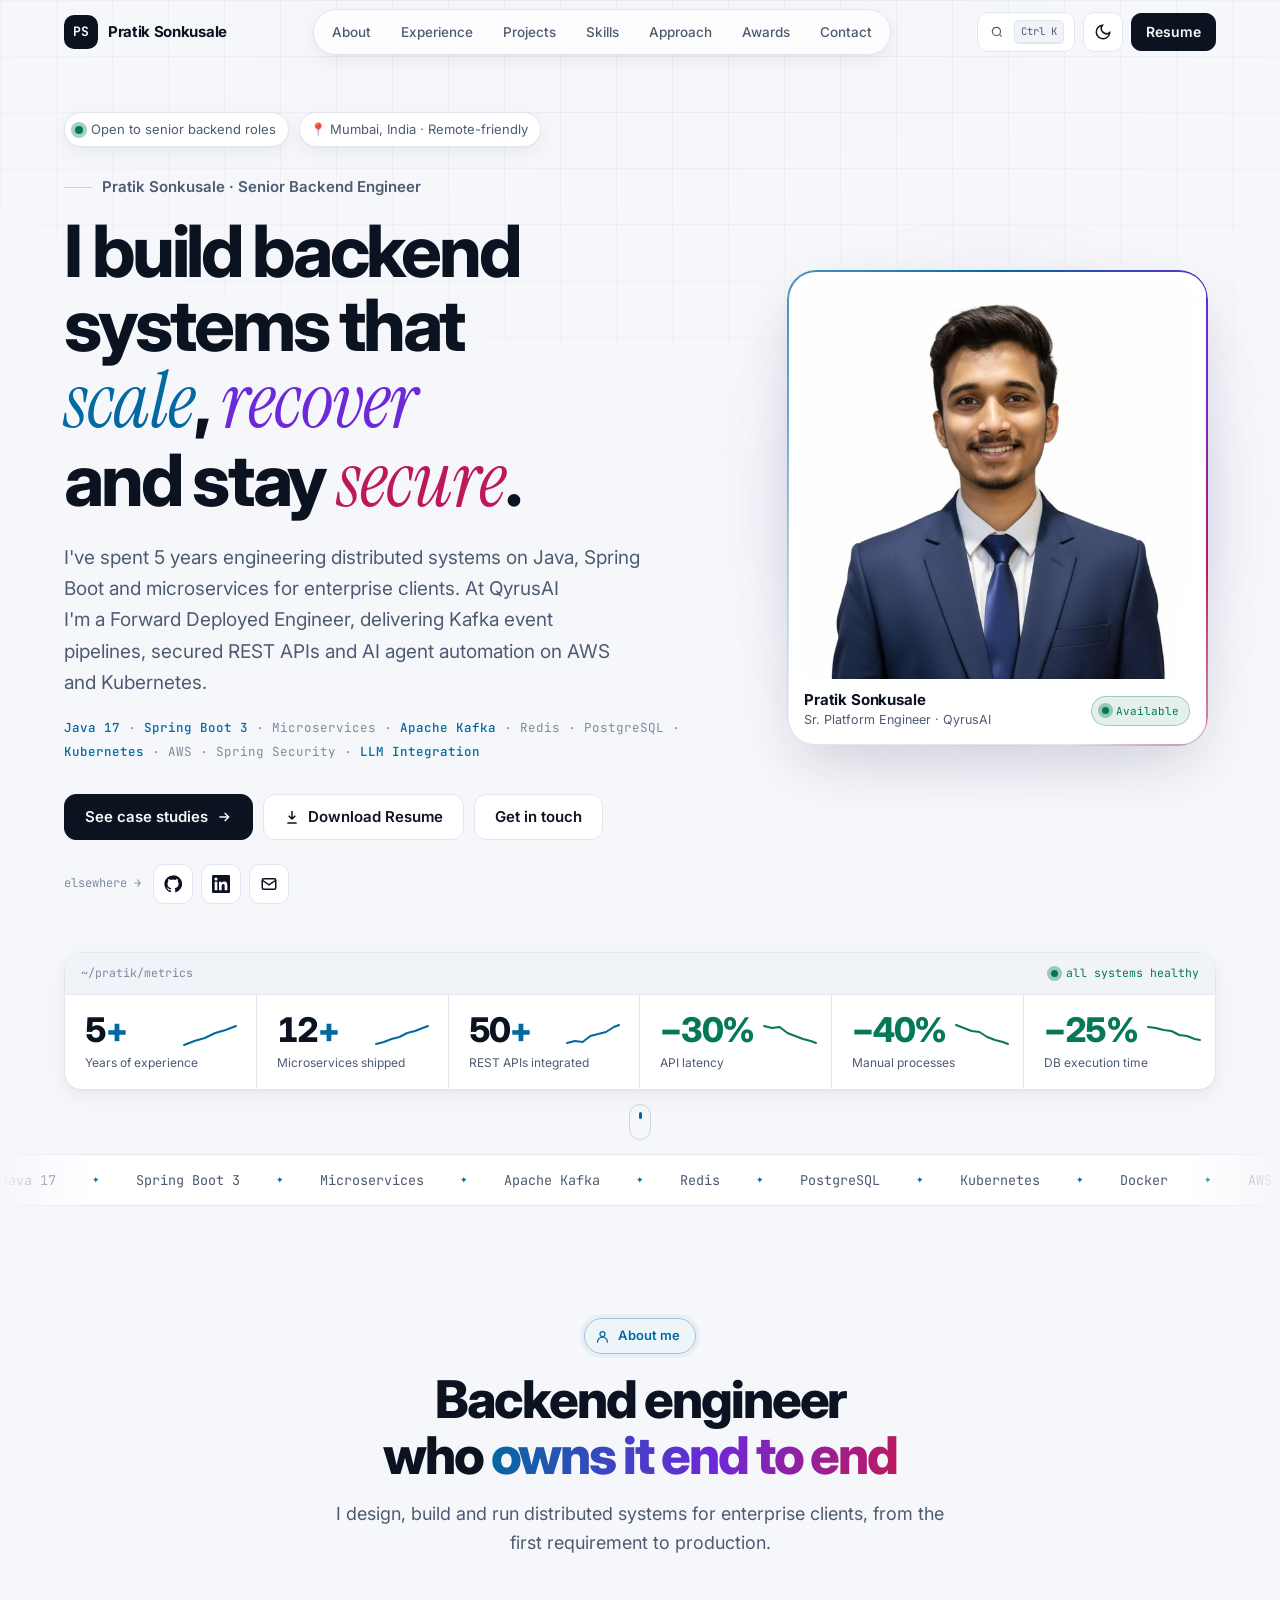
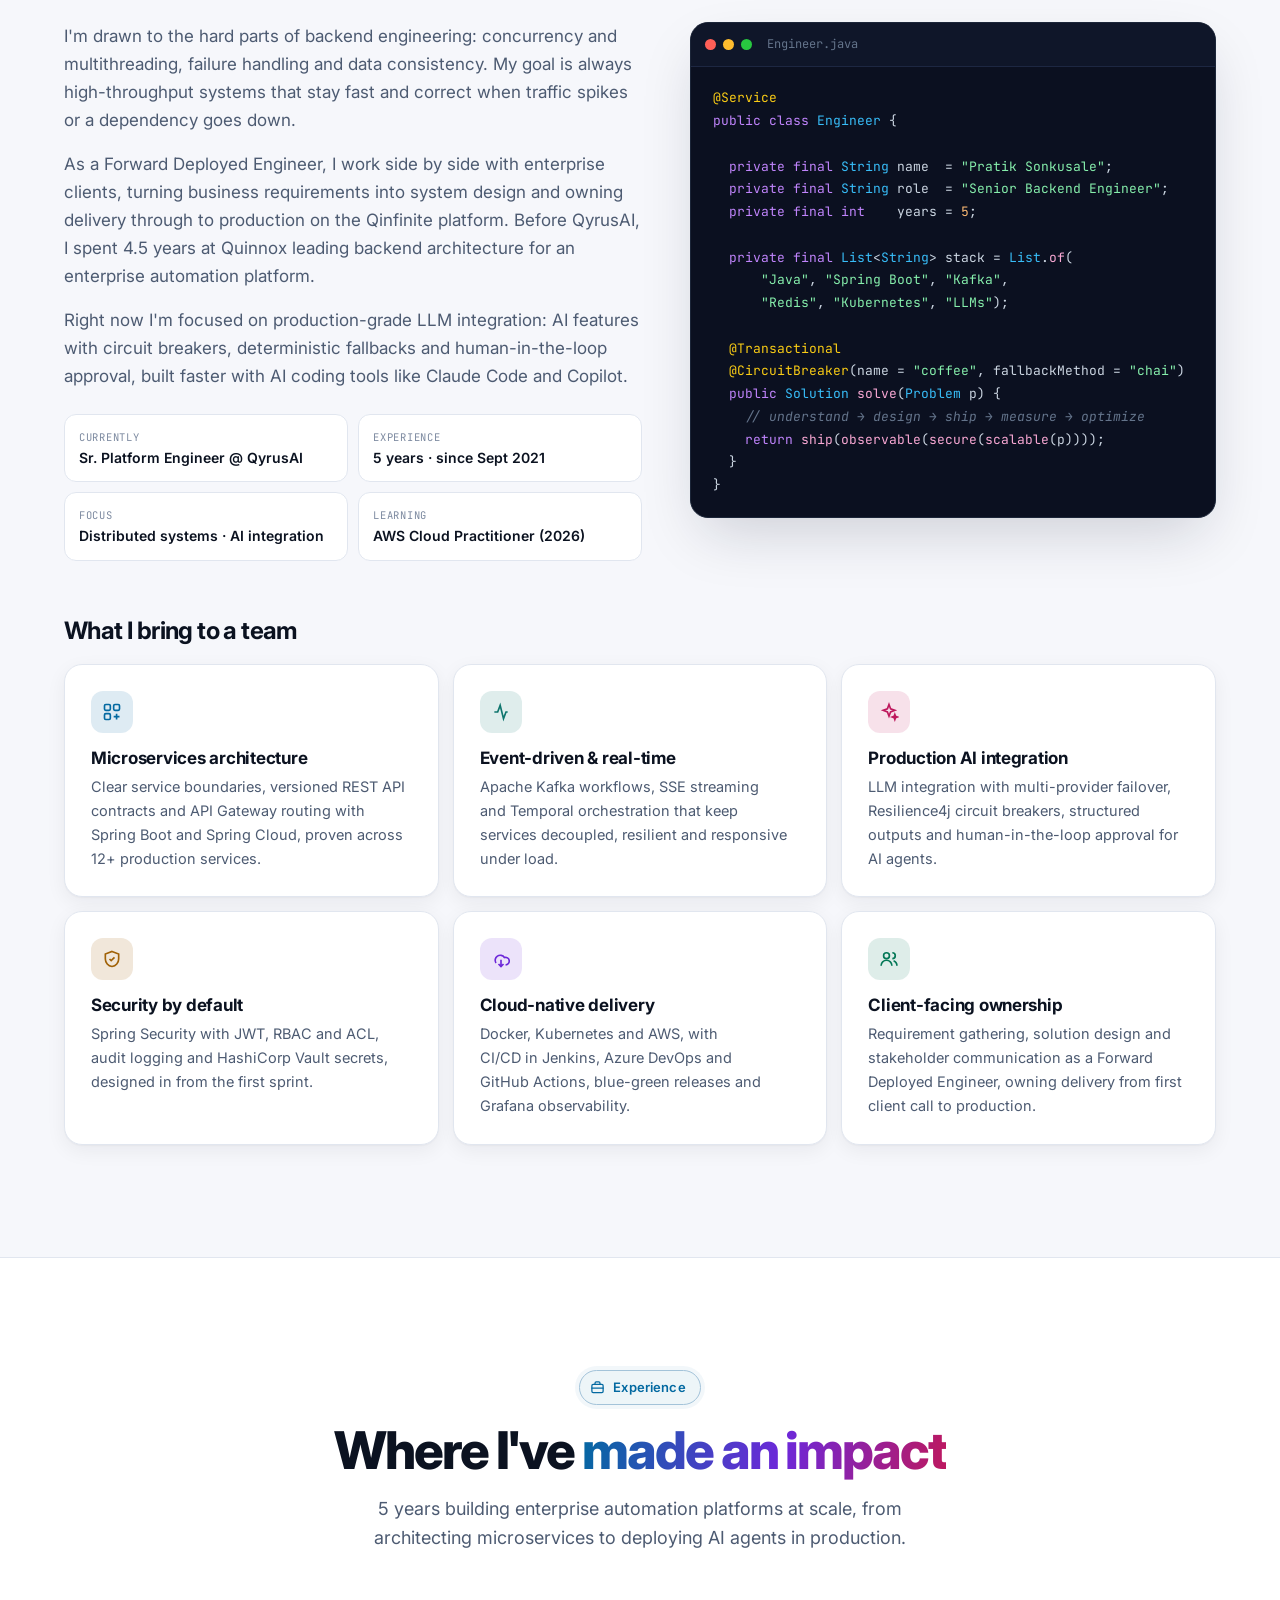
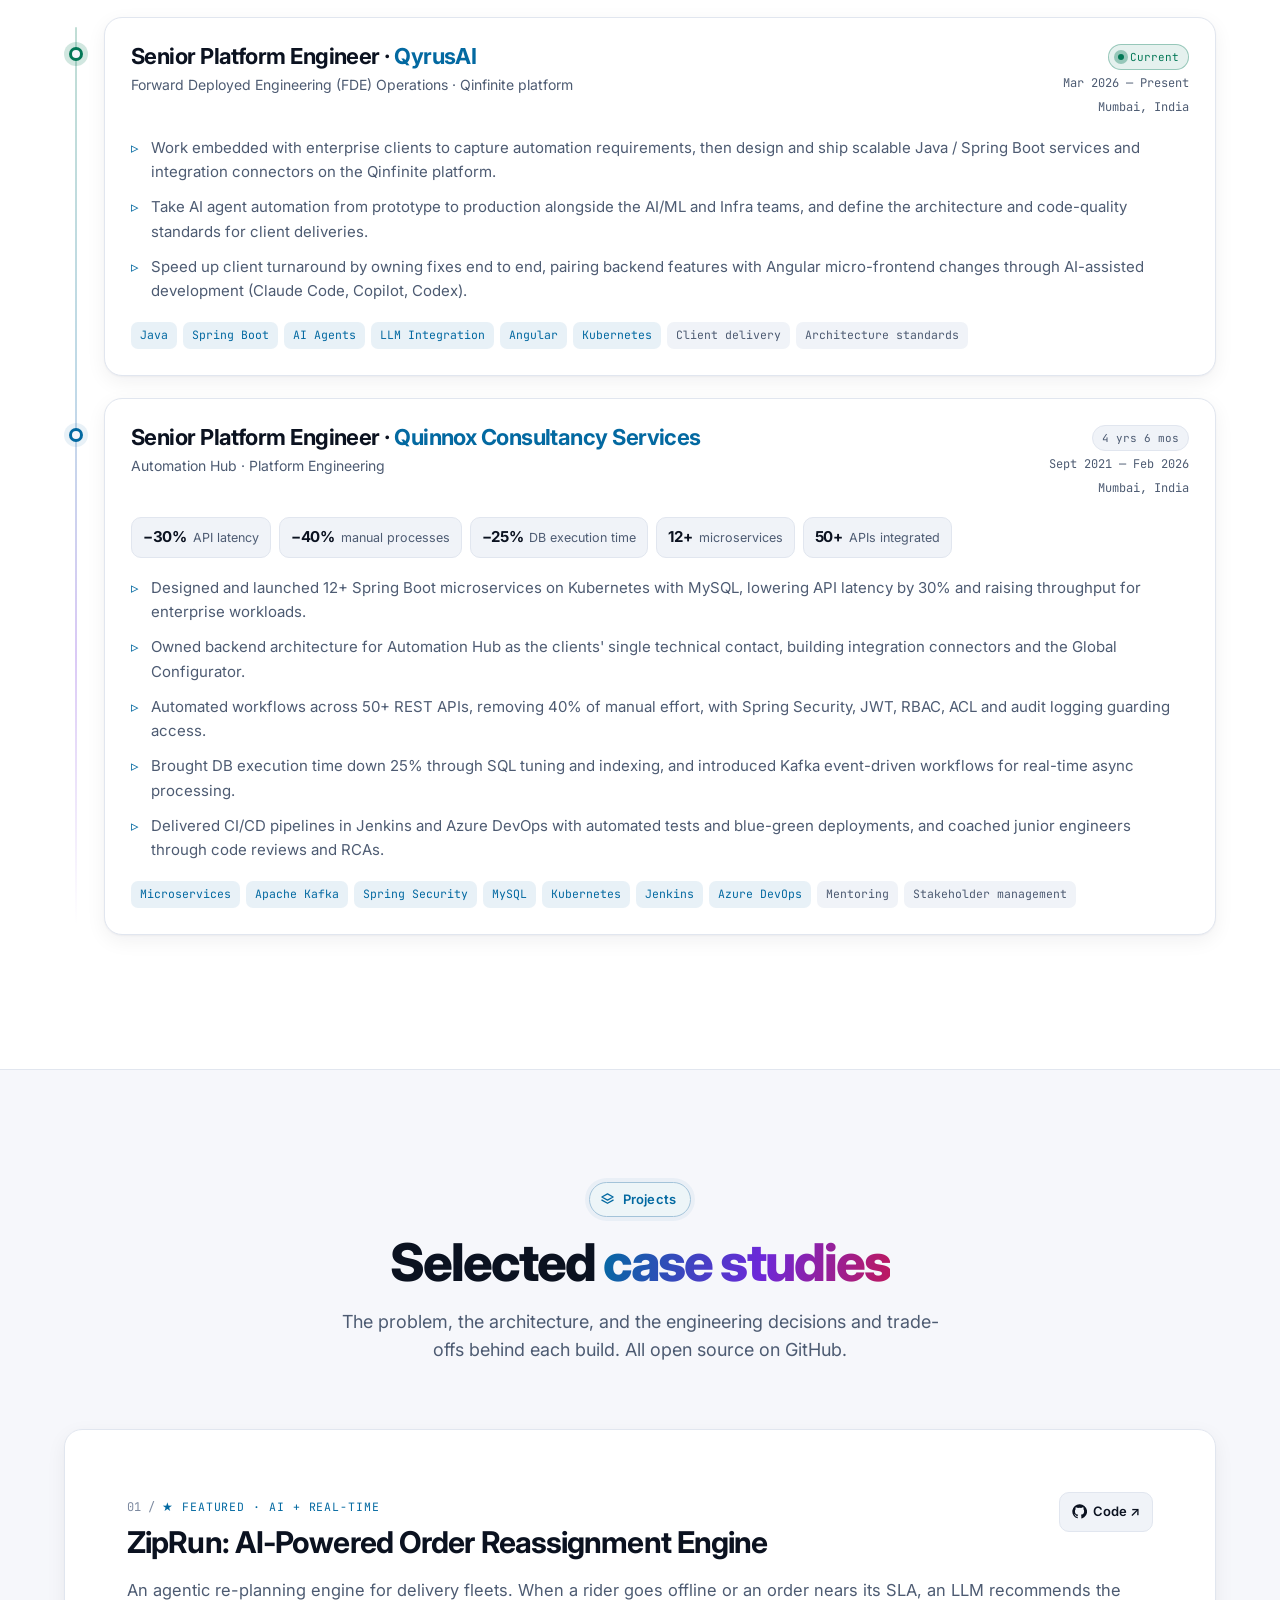
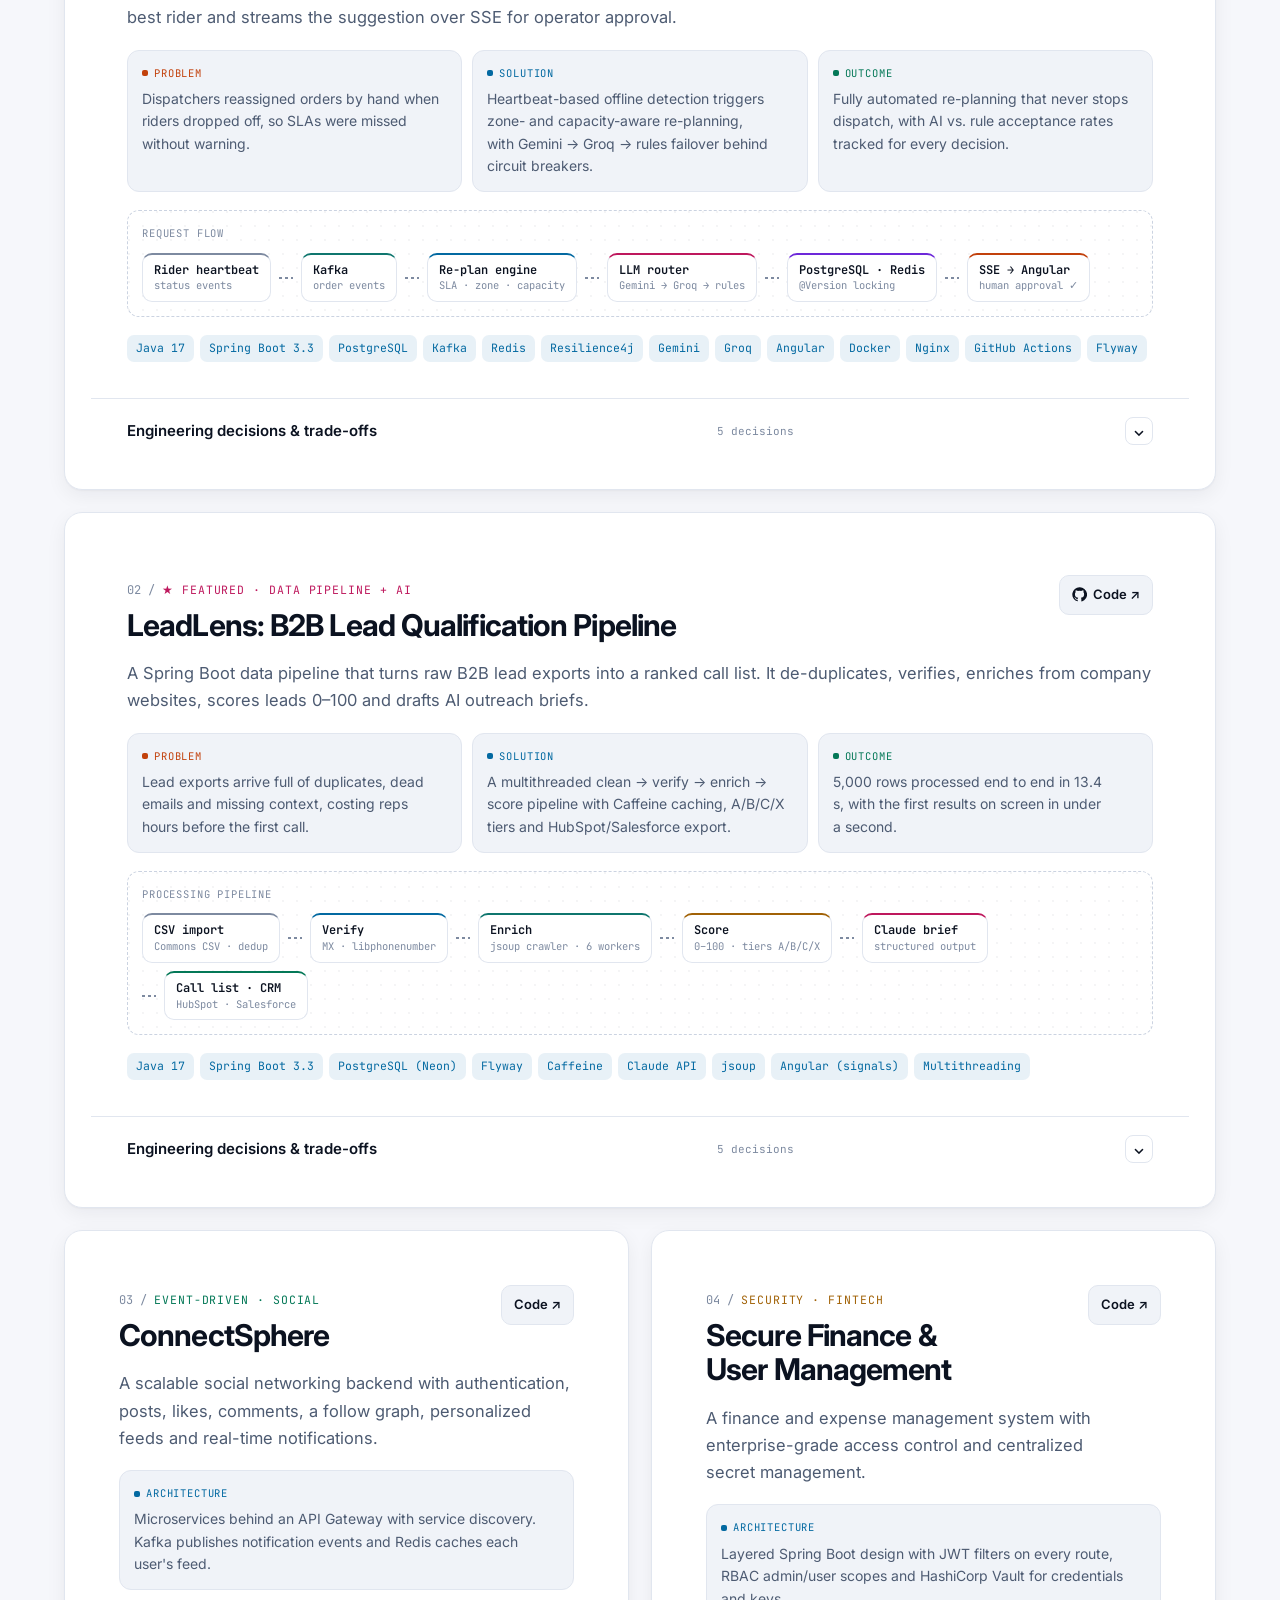
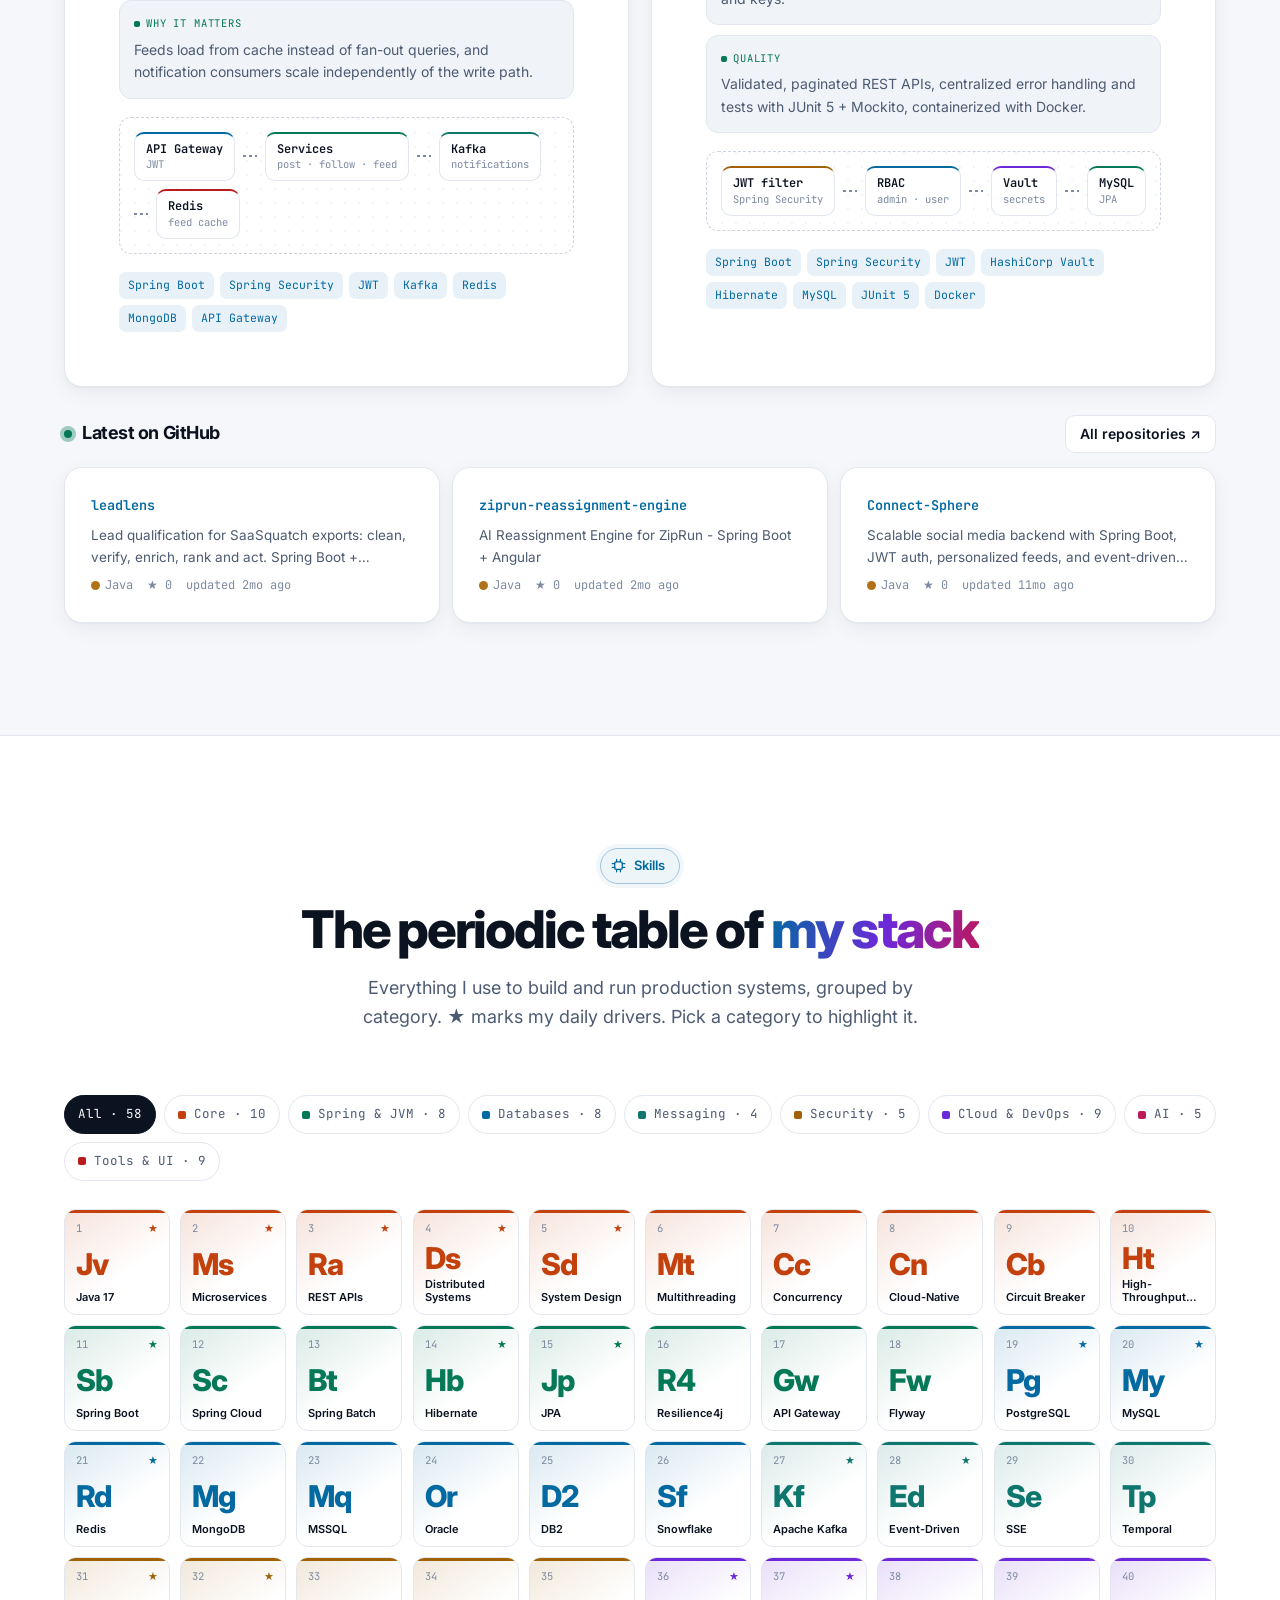
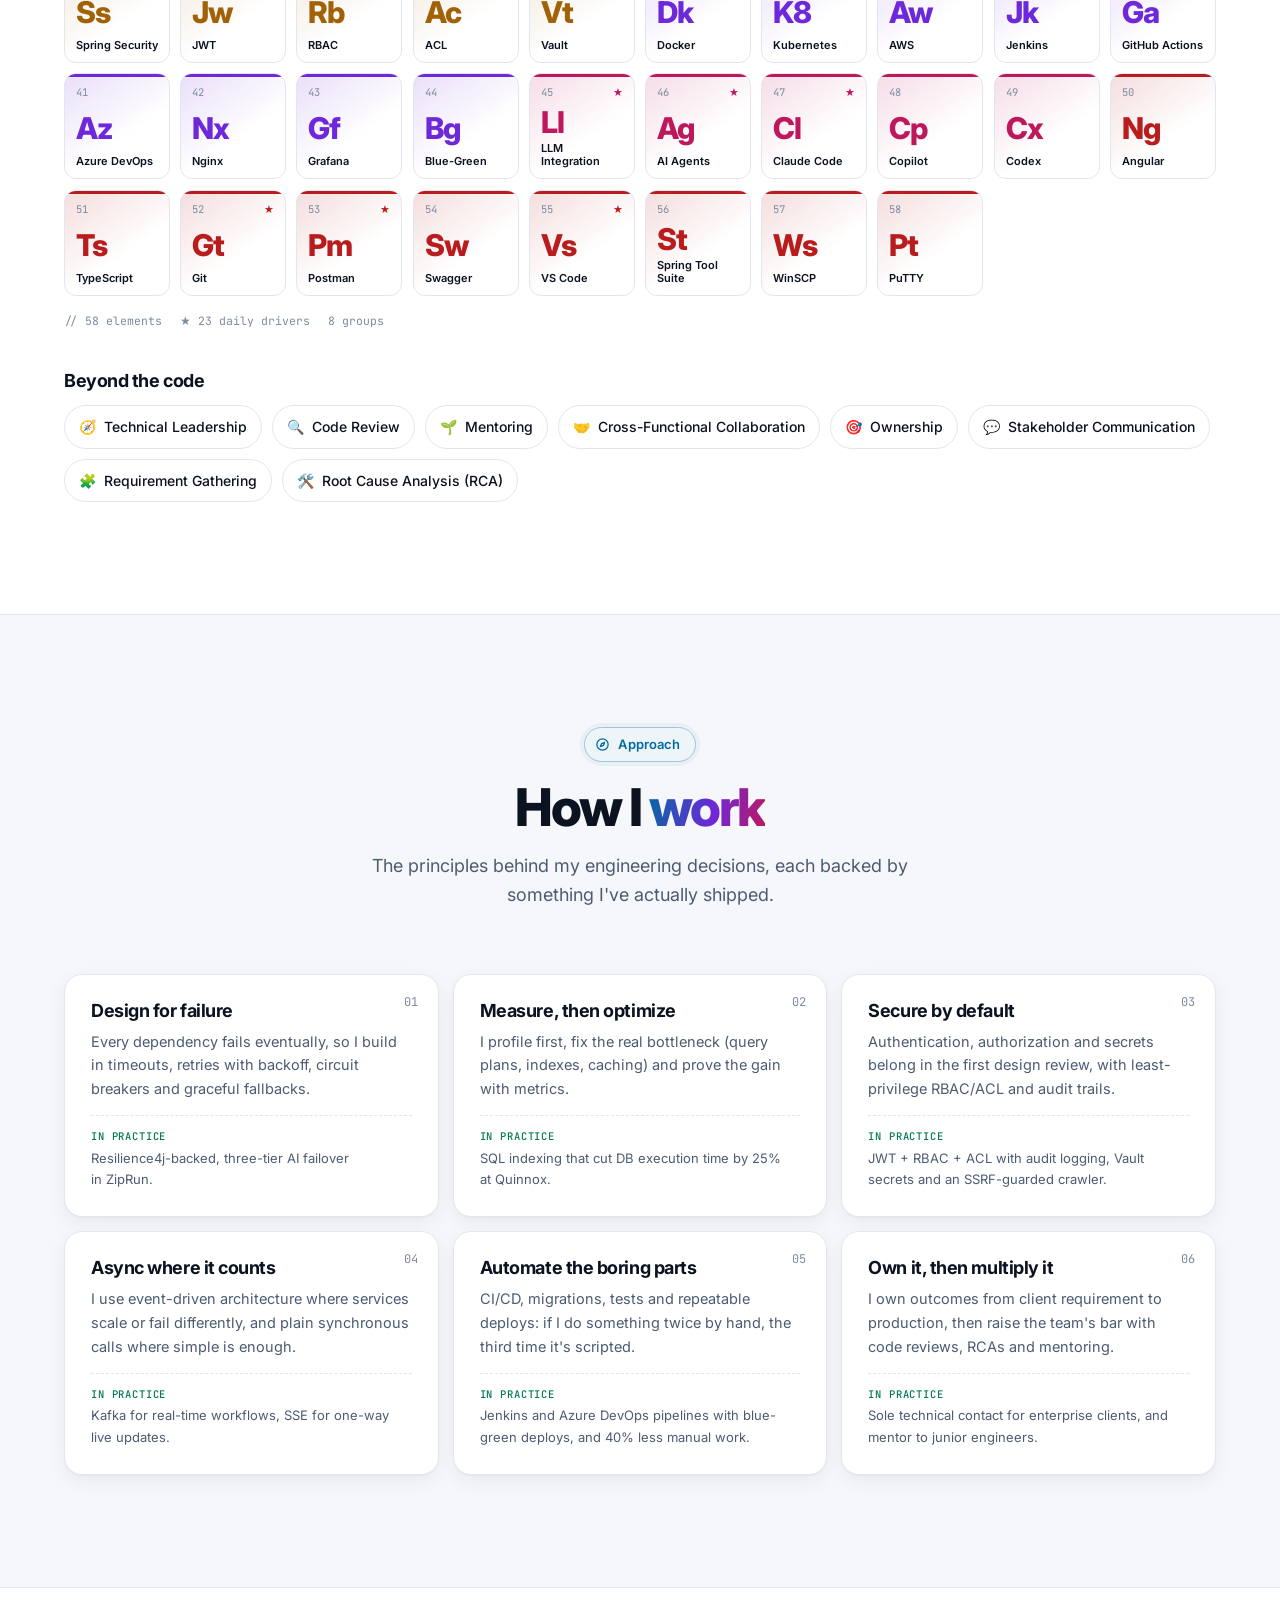
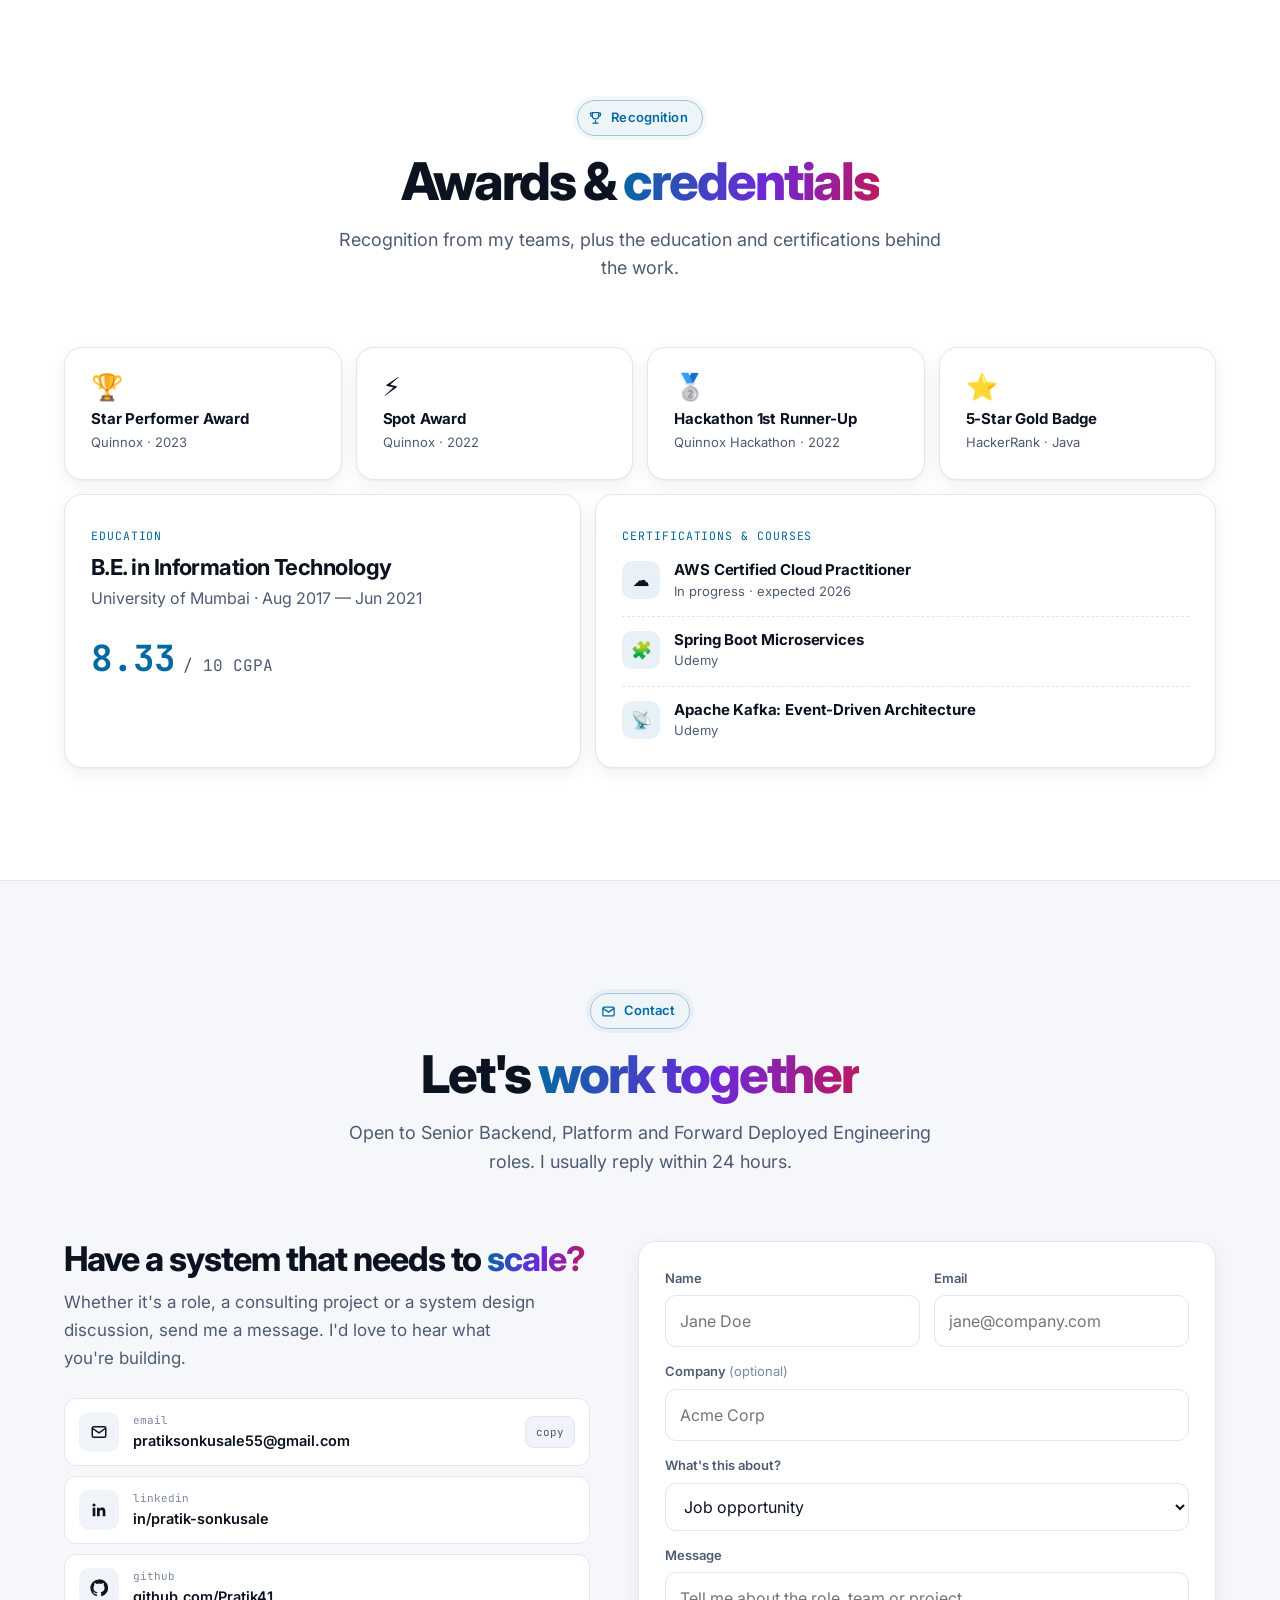
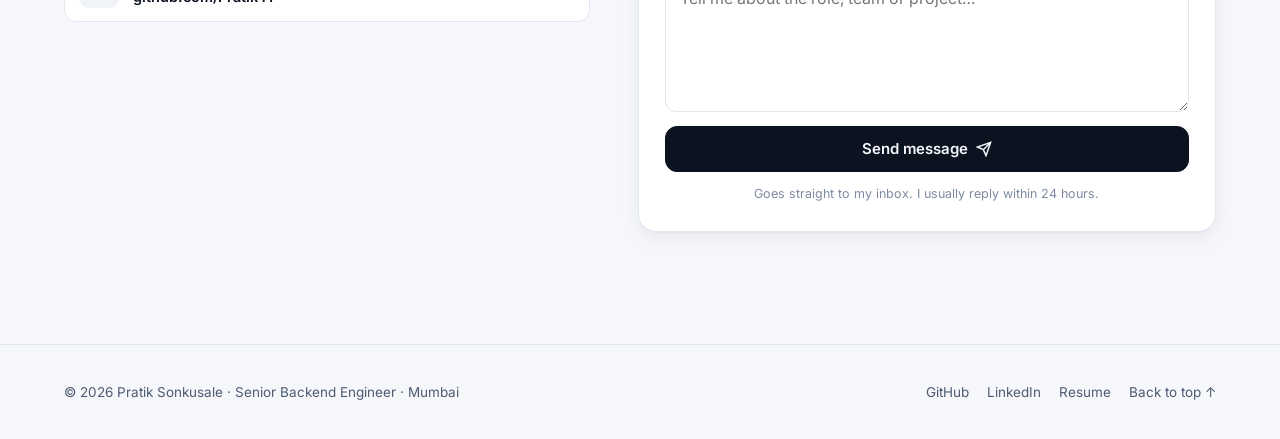
==== commit 4f877c3a: "Use the original resume PDF as-is; remove bold from body text - assets/Pratik_Sonkusale_Resume.pdf i" ====
--- a/index.html
+++ b/index.html
@@ -131,7 +131,7 @@
         </div>
         <p class="hero-name reveal d1">Pratik Sonkusale · Senior Backend Engineer</p>
         <h1 class="reveal d1">I build backend systems that <span class="serif">scale</span>, <span class="serif v">recover</span> and stay <span class="serif p">secure</span>.</h1>
-        <p class="lead reveal d2">I've spent <strong>5 years</strong> engineering <strong>distributed systems</strong> on <strong>Java, Spring Boot and microservices</strong> for enterprise clients. At <strong>QyrusAI</strong> I'm a Forward Deployed Engineer, delivering <strong>Kafka event pipelines</strong>, secured <strong>REST APIs</strong> and <strong>AI agent automation</strong> on <strong>AWS and Kubernetes</strong>.</p>
+        <p class="lead reveal d2">I've spent 5 years engineering distributed systems on Java, Spring Boot and microservices for enterprise clients. At QyrusAI I'm a Forward Deployed Engineer, delivering Kafka event pipelines, secured REST APIs and AI agent automation on AWS and Kubernetes.</p>
         <p class="kw-line reveal d2" aria-label="Core technologies"><b>Java 17</b> · <b>Spring Boot 3</b> · Microservices · <b>Apache Kafka</b> · Redis · PostgreSQL · <b>Kubernetes</b> · AWS · Spring Security · <b>LLM Integration</b></p>
         <div class="cta reveal d3">
           <a href="#projects" class="btn btn-primary">See case studies
@@ -196,9 +196,9 @@
     <div class="sec-head reveal"><span class="sec-pill"><svg viewBox="0 0 24 24" fill="none" stroke="currentColor" stroke-width="2" stroke-linecap="round" stroke-linejoin="round" aria-hidden="true"><circle cx="12" cy="8" r="4"/><path d="M4 21a8 8 0 0 1 16 0"/></svg>About me</span><h2 id="about-h">Backend engineer who <span class="grad">owns it end to end</span></h2><p class="sec-sub">I design, build and run distributed systems for enterprise clients, from the first requirement to production.</p></div>
     <div class="about-grid">
       <div class="about-text reveal">
-        <p>I'm drawn to the hard parts of backend engineering: <strong>concurrency and multithreading</strong>, <strong>failure handling</strong> and <strong>data consistency</strong>. My goal is always <strong>high-throughput systems</strong> that stay fast and correct when traffic spikes or a dependency goes down.</p>
-        <p>As a <strong>Forward Deployed Engineer</strong>, I work side by side with enterprise clients, turning business requirements into <strong>system design</strong> and owning delivery through to production on the <strong>Qinfinite</strong> platform. Before QyrusAI, I spent 4.5 years at <strong>Quinnox</strong> leading backend architecture for an enterprise automation platform.</p>
-        <p>Right now I'm focused on <strong>production-grade LLM integration</strong>: AI features with <strong>circuit breakers</strong>, deterministic fallbacks and human-in-the-loop approval, built faster with <strong>AI coding tools</strong> like Claude Code and Copilot.</p>
+        <p>I'm drawn to the hard parts of backend engineering: concurrency and multithreading, failure handling and data consistency. My goal is always high-throughput systems that stay fast and correct when traffic spikes or a dependency goes down.</p>
+        <p>As a Forward Deployed Engineer, I work side by side with enterprise clients, turning business requirements into system design and owning delivery through to production on the Qinfinite platform. Before QyrusAI, I spent 4.5 years at Quinnox leading backend architecture for an enterprise automation platform.</p>
+        <p>Right now I'm focused on production-grade LLM integration: AI features with circuit breakers, deterministic fallbacks and human-in-the-loop approval, built faster with AI coding tools like Claude Code and Copilot.</p>
         <div class="facts">
           <div class="fact"><div class="k">Currently</div><div class="v">Sr. Platform Engineer @ QyrusAI</div></div>
           <div class="fact"><div class="k">Experience</div><div class="v">5 years · since Sept 2021</div></div>
@@ -235,32 +235,32 @@
       <article class="card lift cap reveal">
         <div class="ic" style="background:color-mix(in srgb,var(--accent) 13%,transparent);color:var(--accent)"><svg viewBox="0 0 24 24" fill="none" stroke="currentColor" stroke-width="2" aria-hidden="true"><rect x="3" y="3" width="7" height="7" rx="1.5"/><rect x="14" y="3" width="7" height="7" rx="1.5"/><rect x="3" y="14" width="7" height="7" rx="1.5"/><path d="M17.5 14v7M14 17.5h7"/></svg></div>
         <h3>Microservices architecture</h3>
-        <p>Clear service boundaries, versioned <strong>REST API</strong> contracts and <strong>API Gateway</strong> routing with <strong>Spring Boot</strong> and <strong>Spring Cloud</strong>, proven across 12+ production services.</p>
+        <p>Clear service boundaries, versioned REST API contracts and API Gateway routing with Spring Boot and Spring Cloud, proven across 12+ production services.</p>
       </article>
       <article class="card lift cap reveal d1">
         <div class="ic" style="background:color-mix(in srgb,var(--teal) 13%,transparent);color:var(--teal)"><svg viewBox="0 0 24 24" fill="none" stroke="currentColor" stroke-width="2" aria-hidden="true"><path d="M4 12h4l3-8 4 16 3-8h2"/></svg></div>
         <h3>Event-driven &amp; real-time</h3>
-        <p><strong>Apache Kafka</strong> workflows, <strong>SSE</strong> streaming and <strong>Temporal</strong> orchestration that keep services decoupled, resilient and responsive under load.</p>
+        <p>Apache Kafka workflows, SSE streaming and Temporal orchestration that keep services decoupled, resilient and responsive under load.</p>
       </article>
       <article class="card lift cap reveal d2">
         <div class="ic" style="background:color-mix(in srgb,var(--pink) 13%,transparent);color:var(--pink)"><svg viewBox="0 0 24 24" fill="none" stroke="currentColor" stroke-width="2" aria-hidden="true"><path d="M12 3l1.9 5.1L19 10l-5.1 1.9L12 17l-1.9-5.1L5 10l5.1-1.9z"/><path d="M19 15l.8 2.2L22 18l-2.2.8L19 21l-.8-2.2L16 18l2.2-.8z"/></svg></div>
         <h3>Production AI integration</h3>
-        <p><strong>LLM integration</strong> with multi-provider failover, <strong>Resilience4j</strong> circuit breakers, structured outputs and human-in-the-loop approval for <strong>AI agents</strong>.</p>
+        <p>LLM integration with multi-provider failover, Resilience4j circuit breakers, structured outputs and human-in-the-loop approval for AI agents.</p>
       </article>
       <article class="card lift cap reveal">
         <div class="ic" style="background:color-mix(in srgb,var(--yellow) 15%,transparent);color:var(--yellow)"><svg viewBox="0 0 24 24" fill="none" stroke="currentColor" stroke-width="2" aria-hidden="true"><path d="M12 3l8 3v6c0 4.5-3.4 8.3-8 9-4.6-.7-8-4.5-8-9V6z"/><path d="m9 12 2 2 4-4"/></svg></div>
         <h3>Security by default</h3>
-        <p><strong>Spring Security</strong> with <strong>JWT</strong>, <strong>RBAC</strong> and <strong>ACL</strong>, audit logging and <strong>HashiCorp Vault</strong> secrets, designed in from the first sprint.</p>
+        <p>Spring Security with JWT, RBAC and ACL, audit logging and HashiCorp Vault secrets, designed in from the first sprint.</p>
       </article>
       <article class="card lift cap reveal d1">
         <div class="ic" style="background:color-mix(in srgb,var(--purple) 13%,transparent);color:var(--purple)"><svg viewBox="0 0 24 24" fill="none" stroke="currentColor" stroke-width="2" aria-hidden="true"><path d="M17.5 19a4.5 4.5 0 1 0-1.4-8.8A6 6 0 1 0 6 16.9"/><path d="M12 13v8M9 18l3 3 3-3"/></svg></div>
         <h3>Cloud-native delivery</h3>
-        <p><strong>Docker</strong>, <strong>Kubernetes</strong> and <strong>AWS</strong>, with <strong>CI/CD</strong> in Jenkins, Azure DevOps and GitHub Actions, blue-green releases and <strong>Grafana</strong> observability.</p>
+        <p>Docker, Kubernetes and AWS, with CI/CD in Jenkins, Azure DevOps and GitHub Actions, blue-green releases and Grafana observability.</p>
       </article>
       <article class="card lift cap reveal d2">
         <div class="ic" style="background:color-mix(in srgb,var(--green) 13%,transparent);color:var(--green)"><svg viewBox="0 0 24 24" fill="none" stroke="currentColor" stroke-width="2" aria-hidden="true"><circle cx="9" cy="8" r="3.5"/><path d="M2.5 20a6.5 6.5 0 0 1 13 0"/><path d="M16 4.5a3.5 3.5 0 0 1 0 7M21.5 20a6.5 6.5 0 0 0-4-6"/></svg></div>
         <h3>Client-facing ownership</h3>
-        <p>Requirement gathering, solution design and stakeholder communication as a <strong>Forward Deployed Engineer</strong>, owning delivery from first client call to production.</p>
+        <p>Requirement gathering, solution design and stakeholder communication as a Forward Deployed Engineer, owning delivery from first client call to production.</p>
       </article>
     </div>
   </div>
@@ -281,9 +281,9 @@
             <div class="meta"><span class="badge live"><span class="dot" aria-hidden="true"></span>Current</span><span><time datetime="2026-03">Mar 2026</time> — Present</span><span>Mumbai, India</span></div>
           </div>
           <ul>
-            <li>Work embedded with <strong>enterprise clients</strong> to capture automation requirements, then design and ship scalable <strong>Java / Spring Boot</strong> services and <strong>integration connectors</strong> on the Qinfinite platform.</li>
-            <li>Take <strong>AI agent automation</strong> from prototype to production alongside the AI/ML and Infra teams, and define the <strong>architecture and code-quality standards</strong> for client deliveries.</li>
-            <li>Speed up client turnaround by owning fixes end to end, pairing backend features with <strong>Angular micro-frontend</strong> changes through <strong>AI-assisted development</strong> (Claude Code, Copilot, Codex).</li>
+            <li>Work embedded with enterprise clients to capture automation requirements, then design and ship scalable Java / Spring Boot services and integration connectors on the Qinfinite platform.</li>
+            <li>Take AI agent automation from prototype to production alongside the AI/ML and Infra teams, and define the architecture and code-quality standards for client deliveries.</li>
+            <li>Speed up client turnaround by owning fixes end to end, pairing backend features with Angular micro-frontend changes through AI-assisted development (Claude Code, Copilot, Codex).</li>
           </ul>
           <div class="tags"><span class="tag">Java</span><span class="tag">Spring Boot</span><span class="tag">AI Agents</span><span class="tag">LLM Integration</span><span class="tag">Angular</span><span class="tag">Kubernetes</span><span class="tag plain">Client delivery</span><span class="tag plain">Architecture standards</span></div>
         </article>
@@ -305,11 +305,11 @@
             <span class="ichip"><b>50+</b> APIs integrated</span>
           </div>
           <ul>
-            <li>Designed and launched <strong>12+ Spring Boot microservices</strong> on <strong>Kubernetes</strong> with MySQL, lowering <strong>API latency by 30%</strong> and raising throughput for enterprise workloads.</li>
-            <li>Owned backend architecture for <strong>Automation Hub</strong> as the clients' single technical contact, building <strong>integration connectors</strong> and the <strong>Global Configurator</strong>.</li>
-            <li>Automated workflows across <strong>50+ REST APIs</strong>, removing <strong>40% of manual effort</strong>, with <strong>Spring Security, JWT, RBAC, ACL</strong> and audit logging guarding access.</li>
-            <li>Brought <strong>DB execution time down 25%</strong> through SQL tuning and indexing, and introduced <strong>Kafka event-driven workflows</strong> for real-time async processing.</li>
-            <li>Delivered <strong>CI/CD pipelines</strong> in Jenkins and Azure DevOps with automated tests and <strong>blue-green deployments</strong>, and coached junior engineers through code reviews and RCAs.</li>
+            <li>Designed and launched 12+ Spring Boot microservices on Kubernetes with MySQL, lowering API latency by 30% and raising throughput for enterprise workloads.</li>
+            <li>Owned backend architecture for Automation Hub as the clients' single technical contact, building integration connectors and the Global Configurator.</li>
+            <li>Automated workflows across 50+ REST APIs, removing 40% of manual effort, with Spring Security, JWT, RBAC, ACL and audit logging guarding access.</li>
+            <li>Brought DB execution time down 25% through SQL tuning and indexing, and introduced Kafka event-driven workflows for real-time async processing.</li>
+            <li>Delivered CI/CD pipelines in Jenkins and Azure DevOps with automated tests and blue-green deployments, and coached junior engineers through code reviews and RCAs.</li>
           </ul>
           <div class="tags"><span class="tag">Microservices</span><span class="tag">Apache Kafka</span><span class="tag">Spring Security</span><span class="tag">MySQL</span><span class="tag">Kubernetes</span><span class="tag">Jenkins</span><span class="tag">Azure DevOps</span><span class="tag plain">Mentoring</span><span class="tag plain">Stakeholder management</span></div>
         </article>
@@ -321,7 +321,7 @@
 <!-- ================= 03 PROJECTS ================= -->
 <section class="section" id="projects" aria-labelledby="proj-h">
   <div class="container">
-    <div class="sec-head reveal"><span class="sec-pill"><svg viewBox="0 0 24 24" fill="none" stroke="currentColor" stroke-width="2" stroke-linecap="round" stroke-linejoin="round" aria-hidden="true"><path d="m12 3 9 5-9 5-9-5 9-5z"/><path d="m3 13 9 5 9-5"/></svg>Projects</span><h2 id="proj-h">Selected <span class="grad">case studies</span></h2><p class="sec-sub">The problem, the architecture, and the <strong>engineering decisions and trade-offs</strong> behind each build. All open source on GitHub.</p></div>
+    <div class="sec-head reveal"><span class="sec-pill"><svg viewBox="0 0 24 24" fill="none" stroke="currentColor" stroke-width="2" stroke-linecap="round" stroke-linejoin="round" aria-hidden="true"><path d="m12 3 9 5-9 5-9-5 9-5z"/><path d="m3 13 9 5 9-5"/></svg>Projects</span><h2 id="proj-h">Selected <span class="grad">case studies</span></h2><p class="sec-sub">The problem, the architecture, and the engineering decisions and trade-offs behind each build. All open source on GitHub.</p></div>
 
     <div class="projects">
       <!-- ZipRun -->
@@ -335,10 +335,10 @@
             <a class="gh-link" href="https://github.com/Pratik41/ziprun-reassignment-engine" target="_blank" rel="noopener noreferrer" aria-label="ZipRun source code on GitHub (opens in new tab)">
               <svg viewBox="0 0 24 24" fill="currentColor" aria-hidden="true"><path d="M12 .5a11.5 11.5 0 0 0-3.64 22.41c.58.1.79-.25.79-.56v-2c-3.2.7-3.88-1.37-3.88-1.37-.52-1.33-1.28-1.69-1.28-1.69-1.05-.71.08-.7.08-.7 1.16.08 1.77 1.19 1.77 1.19 1.03 1.77 2.7 1.26 3.36.96.1-.75.4-1.26.73-1.55-2.55-.29-5.24-1.28-5.24-5.69 0-1.26.45-2.28 1.19-3.09-.12-.29-.52-1.46.11-3.05 0 0 .97-.31 3.17 1.18a10.9 10.9 0 0 1 5.77 0c2.2-1.49 3.17-1.18 3.17-1.18.63 1.59.23 2.76.11 3.05.74.81 1.19 1.83 1.19 3.09 0 4.42-2.69 5.39-5.26 5.68.41.36.78 1.06.78 2.14v3.17c0 .31.21.67.8.56A11.5 11.5 0 0 0 12 .5z"/></svg>Code ↗</a>
           </div>
-          <p class="one">An agentic re-planning engine for delivery fleets. When a rider goes offline or an order nears its SLA, an <strong>LLM</strong> recommends the best rider and streams the suggestion over <strong>SSE</strong> for operator approval.</p>
+          <p class="one">An agentic re-planning engine for delivery fleets. When a rider goes offline or an order nears its SLA, an LLM recommends the best rider and streams the suggestion over SSE for operator approval.</p>
           <div class="psr">
             <div class="p"><div class="lbl">Problem</div><p>Dispatchers reassigned orders by hand when riders dropped off, so SLAs were missed without warning.</p></div>
-            <div class="s"><div class="lbl">Solution</div><p><strong>Heartbeat</strong>-based offline detection triggers zone- and capacity-aware re-planning, with <strong>Gemini → Groq → rules</strong> failover behind <strong>circuit breakers</strong>.</p></div>
+            <div class="s"><div class="lbl">Solution</div><p>Heartbeat-based offline detection triggers zone- and capacity-aware re-planning, with Gemini → Groq → rules failover behind circuit breakers.</p></div>
             <div class="r"><div class="lbl">Outcome</div><p>Fully automated re-planning that never stops dispatch, with AI vs. rule acceptance rates tracked for every decision.</p></div>
           </div>
           <div class="pipeline-wrap">
@@ -377,11 +377,11 @@
             <a class="gh-link" href="https://github.com/Pratik41/leadlens" target="_blank" rel="noopener noreferrer" aria-label="LeadLens source code on GitHub (opens in new tab)">
               <svg viewBox="0 0 24 24" fill="currentColor" aria-hidden="true"><path d="M12 .5a11.5 11.5 0 0 0-3.64 22.41c.58.1.79-.25.79-.56v-2c-3.2.7-3.88-1.37-3.88-1.37-.52-1.33-1.28-1.69-1.28-1.69-1.05-.71.08-.7.08-.7 1.16.08 1.77 1.19 1.77 1.19 1.03 1.77 2.7 1.26 3.36.96.1-.75.4-1.26.73-1.55-2.55-.29-5.24-1.28-5.24-5.69 0-1.26.45-2.28 1.19-3.09-.12-.29-.52-1.46.11-3.05 0 0 .97-.31 3.17 1.18a10.9 10.9 0 0 1 5.77 0c2.2-1.49 3.17-1.18 3.17-1.18.63 1.59.23 2.76.11 3.05.74.81 1.19 1.83 1.19 3.09 0 4.42-2.69 5.39-5.26 5.68.41.36.78 1.06.78 2.14v3.17c0 .31.21.67.8.56A11.5 11.5 0 0 0 12 .5z"/></svg>Code ↗</a>
           </div>
-          <p class="one">A <strong>Spring Boot</strong> data pipeline that turns raw B2B lead exports into a ranked call list. It de-duplicates, verifies, enriches from company websites, scores leads 0–100 and drafts <strong>AI</strong> outreach briefs.</p>
+          <p class="one">A Spring Boot data pipeline that turns raw B2B lead exports into a ranked call list. It de-duplicates, verifies, enriches from company websites, scores leads 0–100 and drafts AI outreach briefs.</p>
           <div class="psr">
             <div class="p"><div class="lbl">Problem</div><p>Lead exports arrive full of duplicates, dead emails and missing context, costing reps hours before the first call.</p></div>
-            <div class="s"><div class="lbl">Solution</div><p>A <strong>multithreaded</strong> clean → verify → enrich → score pipeline with <strong>Caffeine</strong> caching, A/B/C/X tiers and HubSpot/Salesforce export.</p></div>
-            <div class="r"><div class="lbl">Outcome</div><p><b>5,000 rows</b> processed end to end in <b>13.4 s</b>, with the first results on screen in under a second.</p></div>
+            <div class="s"><div class="lbl">Solution</div><p>A multithreaded clean → verify → enrich → score pipeline with Caffeine caching, A/B/C/X tiers and HubSpot/Salesforce export.</p></div>
+            <div class="r"><div class="lbl">Outcome</div><p>5,000 rows processed end to end in 13.4 s, with the first results on screen in under a second.</p></div>
           </div>
           <div class="pipeline-wrap">
             <div class="pipeline-title">Processing pipeline</div>
@@ -402,7 +402,7 @@
             <li><div><strong>Fixed worker pool (6 threads), with network I/O kept outside DB transactions</strong>, so slow websites never hold database connections or block imports.<span class="tradeoff">bounded throughput, but predictable resource usage</span></div></li>
             <li><div><strong>Tiered Caffeine caching:</strong> MX results 24h, robots.txt 6h, enrichment 24h per domain. This removes repeated network calls for leads that share a company.<span class="tradeoff">data can be up to a day old, which is fine for qualification</span></div></li>
             <li><div><strong>LLM with structured outputs plus a template fallback.</strong> Briefs are always generated, even when the AI call fails or returns malformed output.<span class="tradeoff">fallback briefs are generic but never block the user</span></div></li>
-            <li><div><strong>An ethical, secure crawler.</strong> It respects robots.txt and <code>Retry-After</code>, never bypasses bot challenges, verifies email by DNS only (no SMTP probing), and guards against <strong>SSRF</strong>.<span class="tradeoff">some sites can't be enriched, which is the right call</span></div></li>
+            <li><div><strong>An ethical, secure crawler.</strong> It respects robots.txt and <code>Retry-After</code>, never bypasses bot challenges, verifies email by DNS only (no SMTP probing), and guards against SSRF.<span class="tradeoff">some sites can't be enriched, which is the right call</span></div></li>
             <li><div><strong>Single deployable.</strong> The Angular SPA (~93 kB gzipped) is bundled into the Spring Boot jar and served from the same origin. That means no CORS and one artifact to ship.<span class="tradeoff">frontend and backend release together</span></div></li>
           </ol>
         </details>
@@ -420,7 +420,7 @@
           </div>
           <p class="one">A scalable social networking backend with authentication, posts, likes, comments, a follow graph, personalized feeds and real-time notifications.</p>
           <div class="psr">
-            <div class="s"><div class="lbl">Architecture</div><p><strong>Microservices</strong> behind an <strong>API Gateway</strong> with service discovery. <strong>Kafka</strong> publishes notification events and <strong>Redis</strong> caches each user's feed.</p></div>
+            <div class="s"><div class="lbl">Architecture</div><p>Microservices behind an API Gateway with service discovery. Kafka publishes notification events and Redis caches each user's feed.</p></div>
             <div class="r"><div class="lbl">Why it matters</div><p>Feeds load from cache instead of fan-out queries, and notification consumers scale independently of the write path.</p></div>
           </div>
           <div class="pipeline-wrap">
@@ -447,8 +447,8 @@
           </div>
           <p class="one">A finance and expense management system with enterprise-grade access control and centralized secret management.</p>
           <div class="psr">
-            <div class="s"><div class="lbl">Architecture</div><p>Layered <strong>Spring Boot</strong> design with <strong>JWT</strong> filters on every route, <strong>RBAC</strong> admin/user scopes and <strong>HashiCorp Vault</strong> for credentials and keys.</p></div>
-            <div class="r"><div class="lbl">Quality</div><p>Validated, paginated <strong>REST APIs</strong>, centralized error handling and tests with <strong>JUnit 5 + Mockito</strong>, containerized with <strong>Docker</strong>.</p></div>
+            <div class="s"><div class="lbl">Architecture</div><p>Layered Spring Boot design with JWT filters on every route, RBAC admin/user scopes and HashiCorp Vault for credentials and keys.</p></div>
+            <div class="r"><div class="lbl">Quality</div><p>Validated, paginated REST APIs, centralized error handling and tests with JUnit 5 + Mockito, containerized with Docker.</p></div>
           </div>
           <div class="pipeline-wrap">
             <ol class="pipeline" aria-label="Secure Finance request flow">
@@ -479,7 +479,7 @@
 <!-- ================= 04 STACK ================= -->
 <section class="section alt" id="stack" aria-labelledby="stack-h">
   <div class="container">
-    <div class="sec-head reveal"><span class="sec-pill"><svg viewBox="0 0 24 24" fill="none" stroke="currentColor" stroke-width="2" stroke-linecap="round" stroke-linejoin="round" aria-hidden="true"><rect x="6" y="6" width="12" height="12" rx="2"/><path d="M9 2v4M15 2v4M9 18v4M15 18v4M2 9h4M2 15h4M18 9h4M18 15h4"/></svg>Skills</span><h2 id="stack-h">The periodic table of <span class="grad">my stack</span></h2><p class="sec-sub">Everything I use to build and run production systems, grouped by category. <strong>★</strong> marks my daily drivers. Pick a category to highlight it.</p></div>
+    <div class="sec-head reveal"><span class="sec-pill"><svg viewBox="0 0 24 24" fill="none" stroke="currentColor" stroke-width="2" stroke-linecap="round" stroke-linejoin="round" aria-hidden="true"><rect x="6" y="6" width="12" height="12" rx="2"/><path d="M9 2v4M15 2v4M9 18v4M15 18v4M2 9h4M2 15h4M18 9h4M18 15h4"/></svg>Skills</span><h2 id="stack-h">The periodic table of <span class="grad">my stack</span></h2><p class="sec-sub">Everything I use to build and run production systems, grouped by category. ★ marks my daily drivers. Pick a category to highlight it.</p></div>
     <div class="filters reveal" id="filters" role="toolbar" aria-label="Filter skills by category"></div>
     <ul class="ptable reveal" id="ptable" style="list-style:none;margin:0;padding:0" aria-label="Technical skills">
       <!-- Rendered by JS; static fallback for no-JS/SEO crawlers below -->
@@ -510,32 +510,32 @@
     <div class="principles">
       <article class="card principle reveal">
         <h3>Design for failure</h3>
-        <p>Every dependency fails eventually, so I build in timeouts, retries with backoff, <strong>circuit breakers</strong> and graceful fallbacks.</p>
+        <p>Every dependency fails eventually, so I build in timeouts, retries with backoff, circuit breakers and graceful fallbacks.</p>
         <p class="proof"><b>In practice</b>Resilience4j-backed, three-tier AI failover in ZipRun.</p>
       </article>
       <article class="card principle reveal d1">
         <h3>Measure, then optimize</h3>
-        <p>I profile first, fix the real bottleneck (query plans, indexes, <strong>caching</strong>) and prove the gain with metrics.</p>
+        <p>I profile first, fix the real bottleneck (query plans, indexes, caching) and prove the gain with metrics.</p>
         <p class="proof"><b>In practice</b>SQL indexing that cut DB execution time by 25% at Quinnox.</p>
       </article>
       <article class="card principle reveal d2">
         <h3>Secure by default</h3>
-        <p>Authentication, authorization and secrets belong in the first design review, with least-privilege <strong>RBAC/ACL</strong> and audit trails.</p>
+        <p>Authentication, authorization and secrets belong in the first design review, with least-privilege RBAC/ACL and audit trails.</p>
         <p class="proof"><b>In practice</b>JWT + RBAC + ACL with audit logging, Vault secrets and an SSRF-guarded crawler.</p>
       </article>
       <article class="card principle reveal">
         <h3>Async where it counts</h3>
-        <p>I use <strong>event-driven architecture</strong> where services scale or fail differently, and plain synchronous calls where simple is enough.</p>
+        <p>I use event-driven architecture where services scale or fail differently, and plain synchronous calls where simple is enough.</p>
         <p class="proof"><b>In practice</b>Kafka for real-time workflows, SSE for one-way live updates.</p>
       </article>
       <article class="card principle reveal d1">
         <h3>Automate the boring parts</h3>
-        <p><strong>CI/CD</strong>, migrations, tests and repeatable deploys: if I do something twice by hand, the third time it's scripted.</p>
+        <p>CI/CD, migrations, tests and repeatable deploys: if I do something twice by hand, the third time it's scripted.</p>
         <p class="proof"><b>In practice</b>Jenkins and Azure DevOps pipelines with blue-green deploys, and 40% less manual work.</p>
       </article>
       <article class="card principle reveal d2">
         <h3>Own it, then multiply it</h3>
-        <p>I own outcomes from client requirement to production, then raise the team's bar with <strong>code reviews</strong>, RCAs and <strong>mentoring</strong>.</p>
+        <p>I own outcomes from client requirement to production, then raise the team's bar with code reviews, RCAs and mentoring.</p>
         <p class="proof"><b>In practice</b>Sole technical contact for enterprise clients, and mentor to junior engineers.</p>
       </article>
     </div>
--- a/assets/css/styles.css
+++ b/assets/css/styles.css
@@ -736,5 +736,3 @@
 .form-status a { text-decoration: underline; color: inherit; font-weight: 600; }
 .btn[disabled] { opacity: .7; cursor: progress; transform: none; }
 
-/* Keywords pop when skimming: bold terms use the primary text color everywhere */
-.cap p strong, .psr p strong, .proj .one strong, .principle p strong, .job li strong, .lead strong { color: var(--text); font-weight: 600; }
